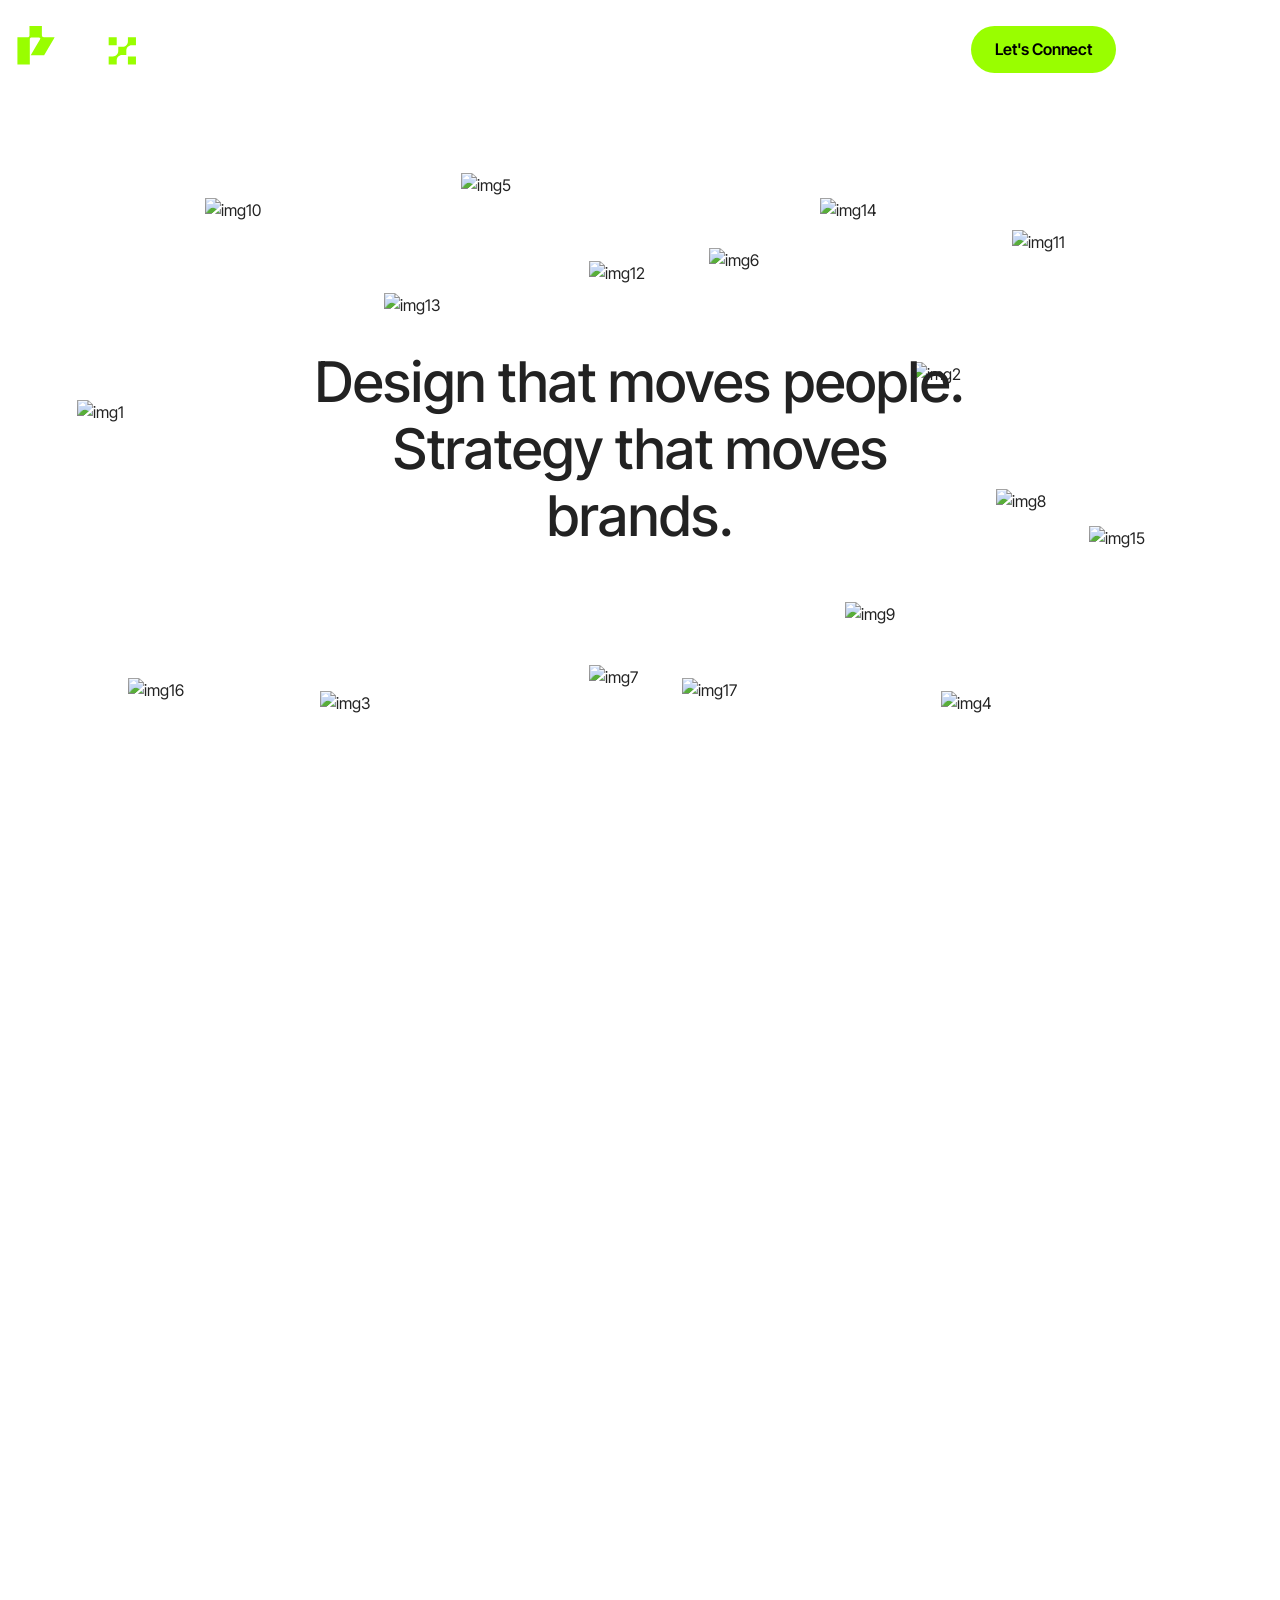
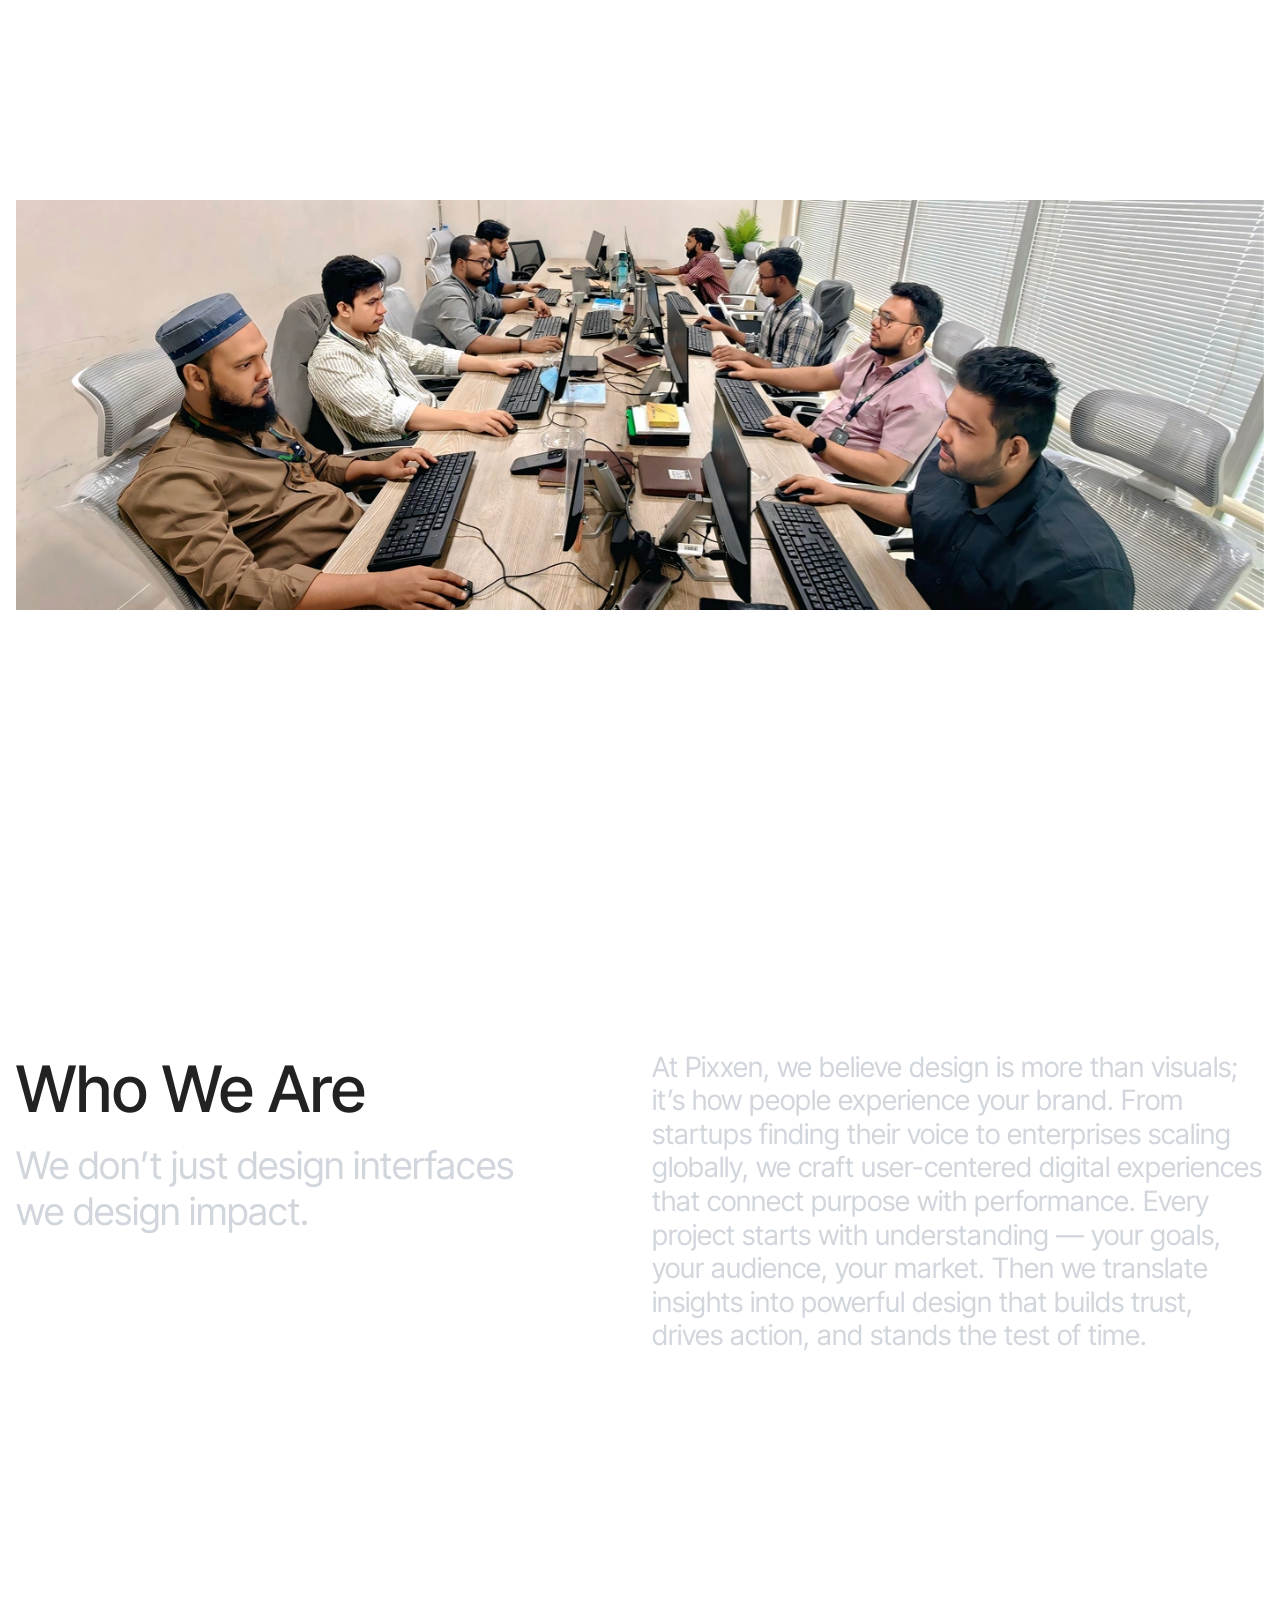
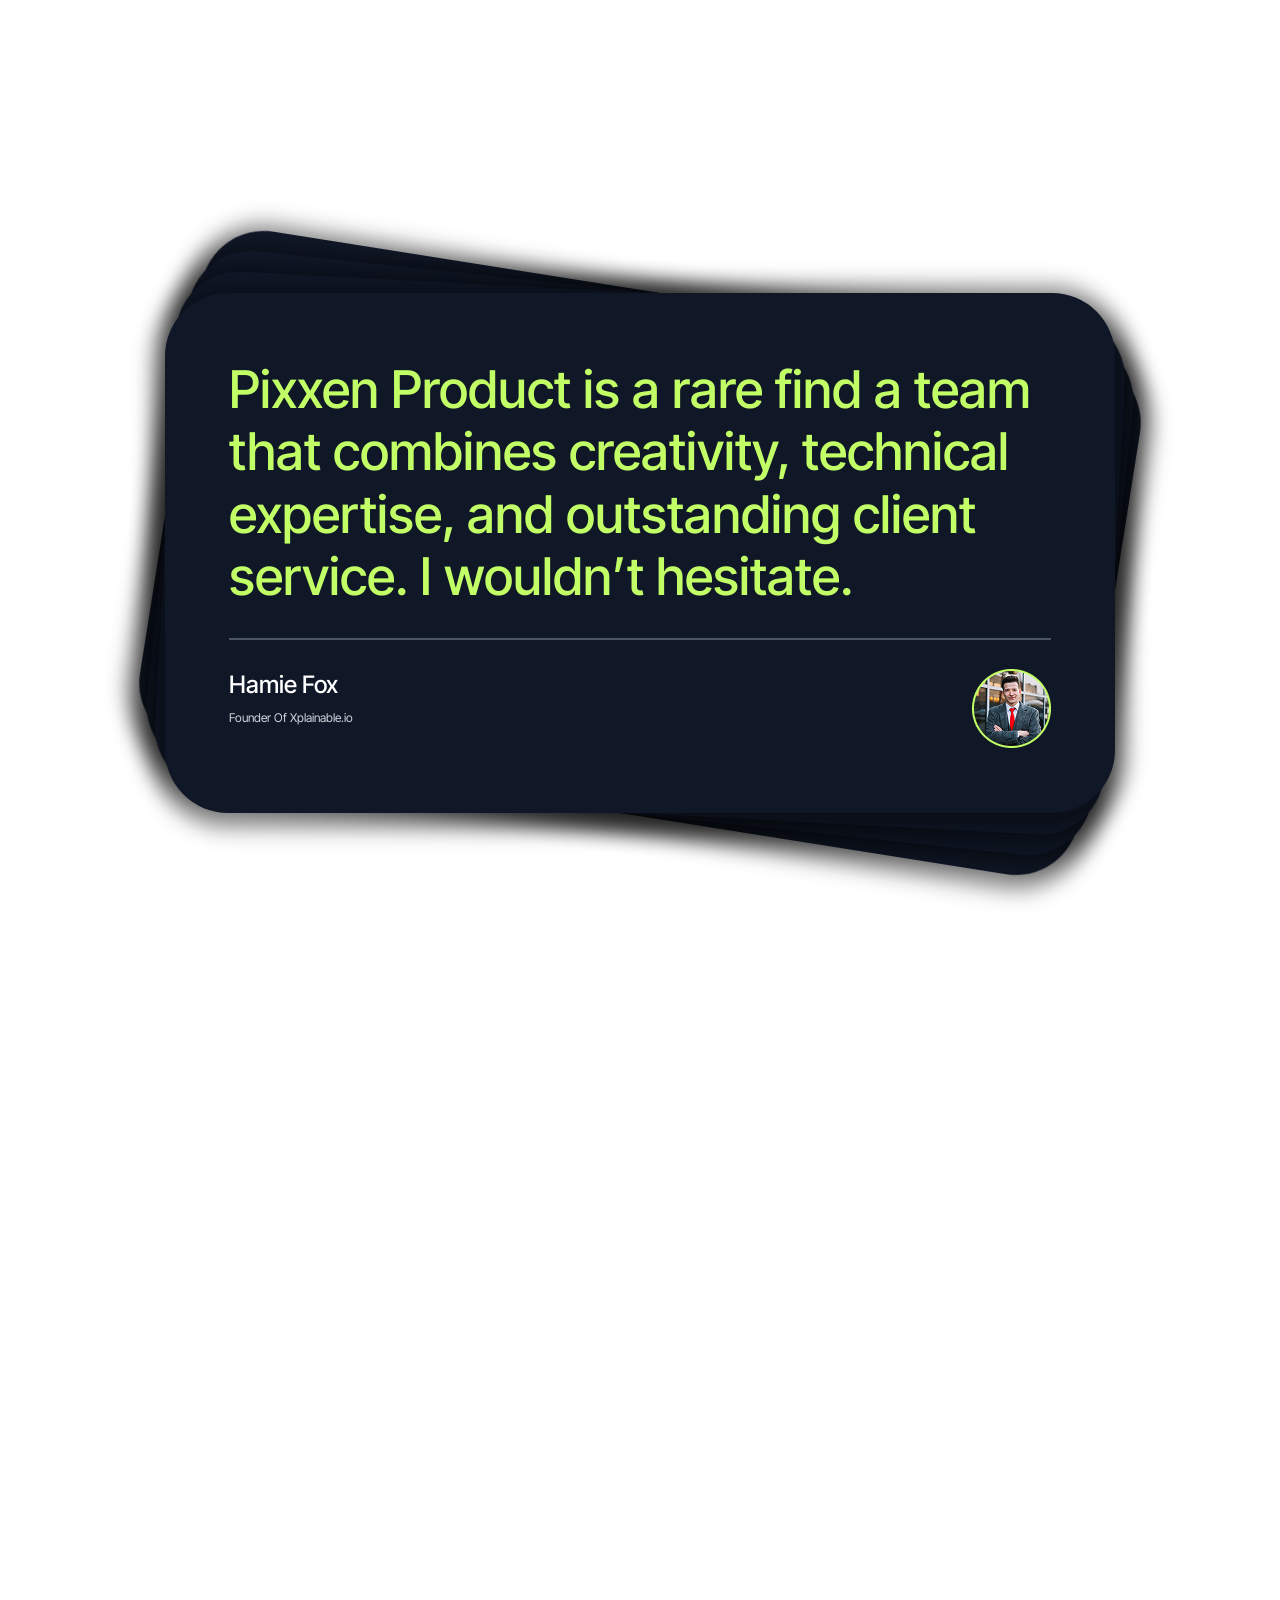
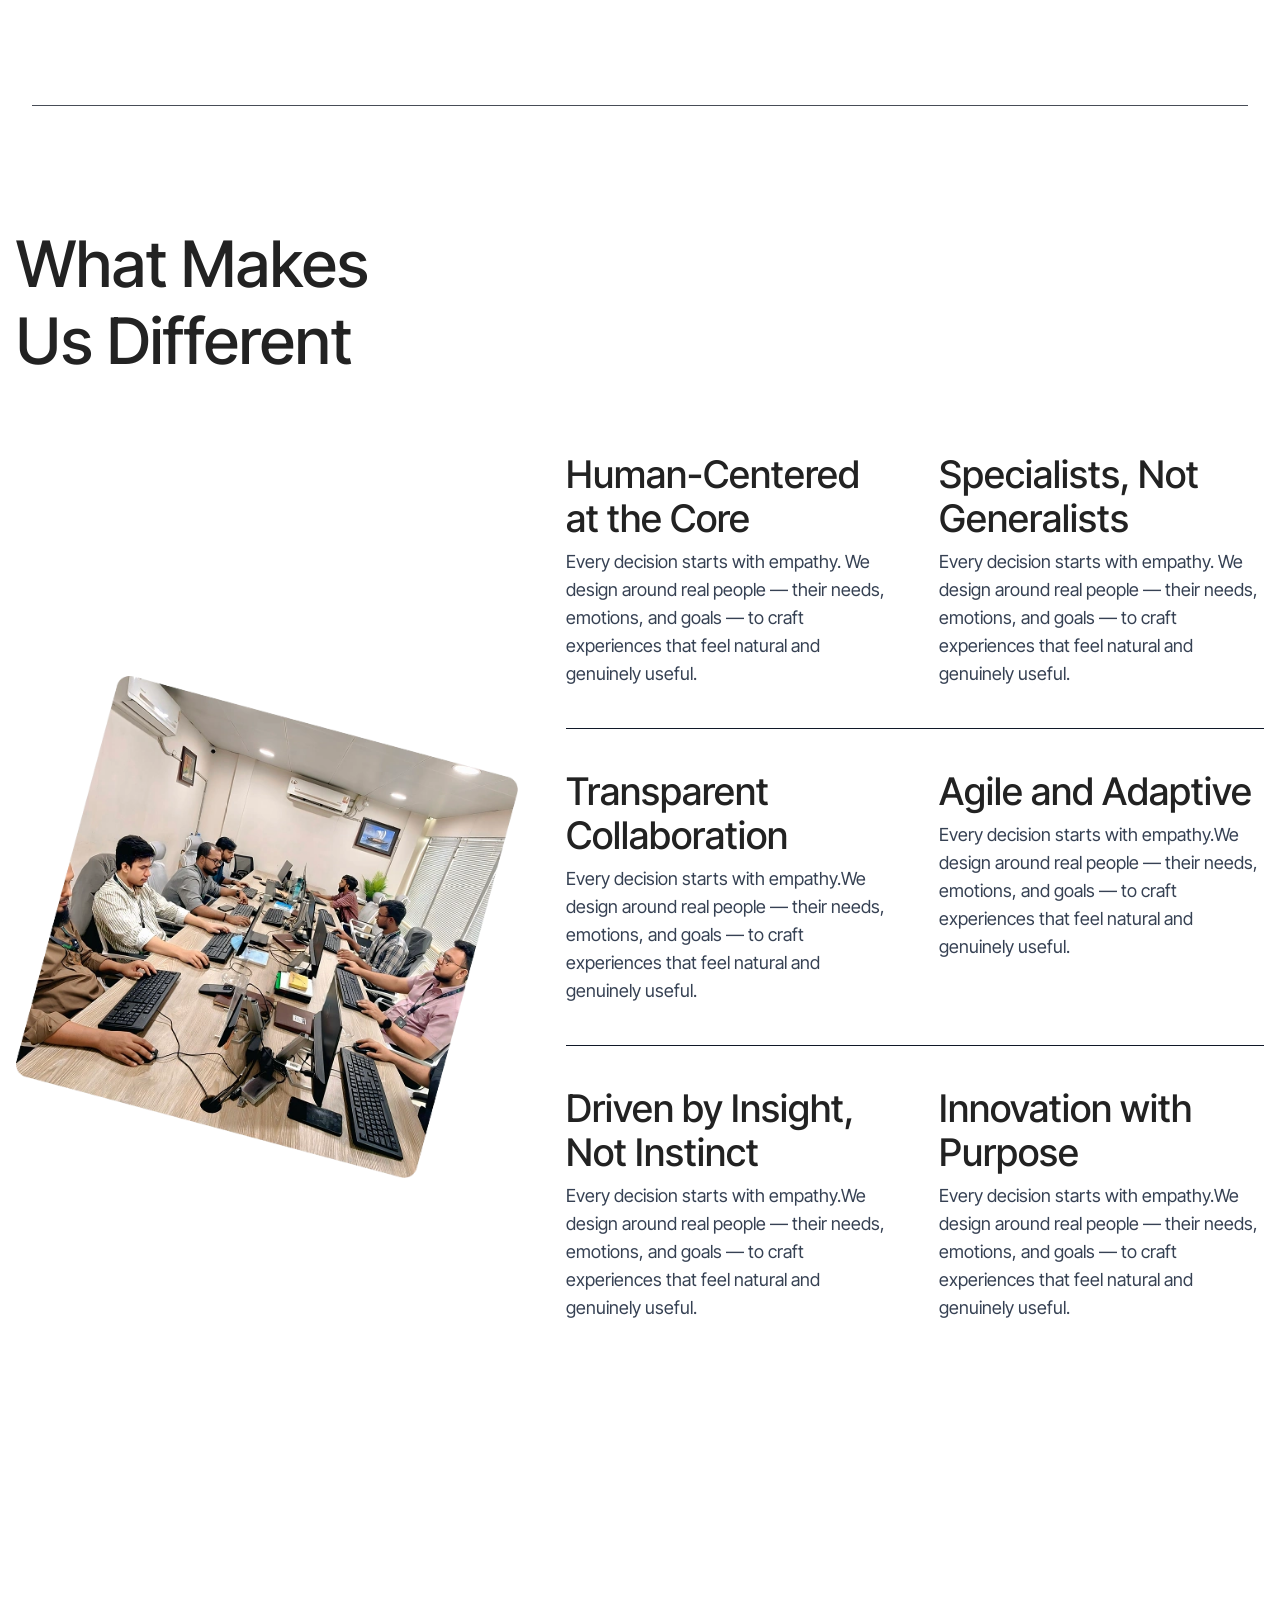
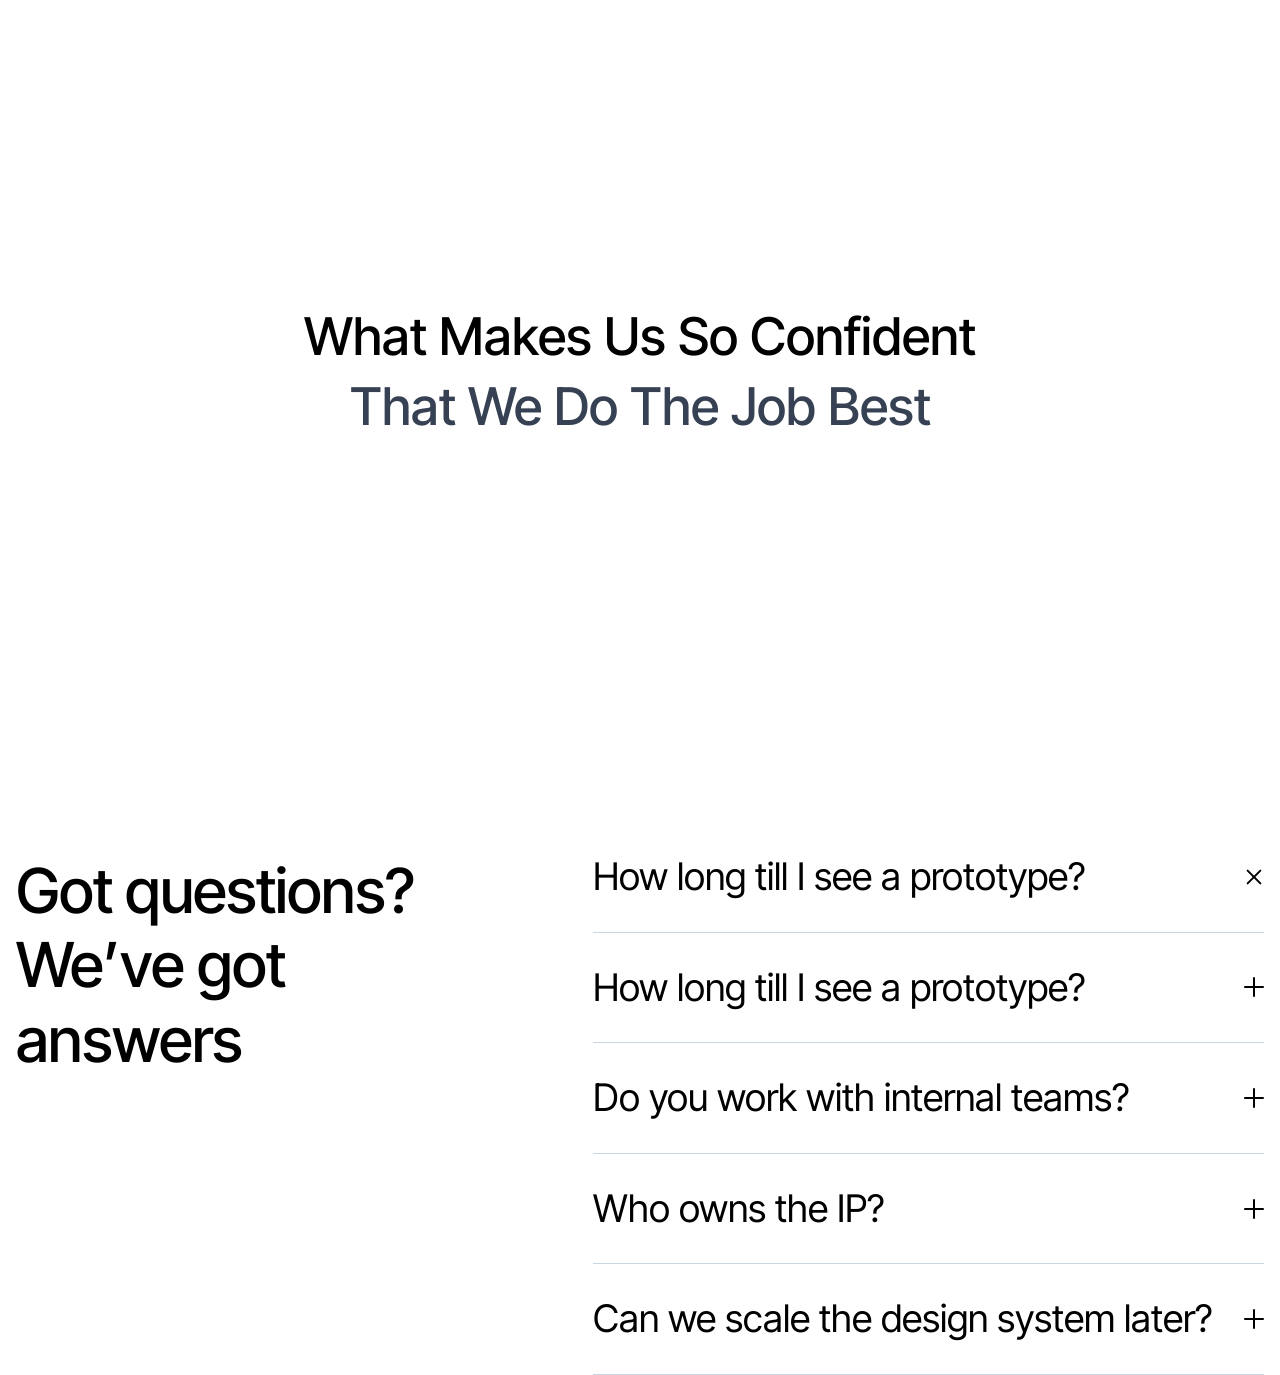
==== aboutus.html @ d20b81e2 "home page animation" ====
<!DOCTYPE html>
<html lang="en">

<head>
    <meta charset="UTF-8">
    <meta name="viewport" content="width=device-width, initial-scale=1.0">
    <link rel="stylesheet" href="style.css">
    <title>About Us</title>
</head>

<body>
    <svg id="grid-animation" class="grid-layer"></svg>
    <!-- Navbar start -->
    <!-- Navbar -->
    <nav class="nav-wrap">
        <div class="container">
            <div class="d-flex justify-between">
                <a href="index.html">
                     <div class="logo-wrapper" id="logoWrapper">
        <svg id="mainSvg" viewBox="0 0 205 42" fill="none" xmlns="http://www.w3.org/2000/svg">
            <!-- Brand Icon (P Logo) -->
            <g id="brandIcon" style="transform-origin: 20px 20px;">
                <path d="M1.40401 25.0969C1.40401 21.0981 1.40401 15.3425 1.40401 11.3438C1.40401 11.3438 2.12774 11.3438 3.29476 11.3438C6.05397 11.3354 8.81319 11.3438 11.5724 11.3438C12.8932 11.3438 13.5808 10.7164 13.5808 9.49497C13.5808 6.96856 13.6169 2.52648 13.5717 6.7421e-05L15.6705 0C18.5293 0.0585593 21.397 0.0167313 24.2648 0.0167313C25.4047 0.0167313 26.1284 0.0166383 26.1284 0.0166383C26.1375 2.58488 26.1284 6.86817 26.1284 9.43642C26.1284 10.7164 26.7979 11.3354 28.173 11.3354C31.1131 11.3354 34.0533 11.3354 36.9934 11.3354C37.8709 11.3354 39.0371 11.3354 39.0371 11.3354C39.01 11.5195 38.1785 12.8998 38.079 13.0671C35.1027 18.1367 32.1173 23.2062 29.1409 28.2758C28.6434 29.1291 28.4417 29.5474 28.4417 29.5474C25.1577 29.5474 18.1028 29.5629 14.8188 29.5629C14.8188 29.5629 15.2815 28.7694 15.8515 27.799C18.6197 23.0807 21.3609 18.3542 24.1834 13.6694C24.9614 12.3727 24.3101 11.578 22.8535 11.6282C20.5828 11.7119 18.3031 11.6533 16.0233 11.6533C14.594 11.6533 13.9155 12.2891 13.9155 13.6025C13.9155 21.3992 13.9155 29.1876 13.9245 36.9844C13.9245 37.6787 13.9245 38.851 13.9245 38.851C13.9245 38.851 12.468 38.8416 12.1695 38.8416C9.16601 38.8583 4.40748 38.8499 1.40401 38.8499C1.40401 38.8499 1.40401 38.1807 1.40401 37.2186C1.40401 33.178 1.40401 29.1374 1.40401 25.0969Z" fill="#99FE00" filter="url(#glow)"/>
            </g>
            
            <!-- P Letter -->
            <path id="letterP" d="M69.5222 11.3748C83.1186 11.4141 83.3544 31.4582 69.5222 31.2621H55.2107V38.8326H47.0371V11.3748H69.5222ZM69.5222 24.3584C72.3122 24.3584 72.3515 18.2785 69.4436 18.2785H55.2107V24.3584H69.5222Z" fill="white"/>
            
            <!-- I Letter -->
            <path id="letterI" d="M82.6216 23.7134V22.9312V11.3748H90.7649V22.9312V23.7134V38.852H82.6216V23.7134Z" fill="white"/>
            
            <!-- First X (Green) -->
            <g id="xGreen" style="transform-origin: 107px 25px;">
                <path d="M121.152 38.832H113.013V31.0232C113.013 30.9398 113.046 30.8597 113.105 30.8007C113.164 30.7417 113.245 30.7085 113.328 30.7085H121.152V38.832Z" fill="#99FE00"/>
                <path d="M121.151 11.3748V19.498H116.821C113.835 19.498 111.414 21.9126 111.414 24.8917V29.1725H107.123C104.138 29.1725 101.719 31.5882 101.719 34.5673V38.8326H93.5798V30.71H97.8689C100.854 30.71 103.275 28.2942 103.275 25.3152V21.0513H107.606C110.591 21.0513 113.012 18.6356 113.012 15.6565V11.3748H121.151Z" fill="#99FE00"/>
                <path d="M93.5785 11.3748H101.718V19.1836C101.718 19.2668 101.685 19.3465 101.626 19.4053C101.567 19.4641 101.487 19.4972 101.404 19.4975H93.5785V11.3748Z" fill="#99FE00"/>
            </g>
            
            <!-- Second X (White) -->
            <path id="xWhite" style="transform-origin: 138px 25px;" d="M143.223 11.3748H152.224L142.948 25.1134L152.224 38.852H143.223L138.114 31.1977L133.005 38.852H123.965L133.24 25.1134L123.965 11.3748H133.005L138.114 19.0292L143.223 11.3748Z" fill="white"/>
            
            <!-- E Letter -->
            <path id="letterE" d="M163.271 28.5555V31.9289H177.116V38.8326H155.089V11.3748H176.644V18.2785H163.209V21.6519H172.16V28.5555H163.271Z" fill="white"/>
            
            <!-- N Letter -->
            <path id="letterN" d="M196.811 25.1037V11.3748H204.991V38.8326H196.811L187.688 25.1037V38.8326H179.508V11.3748H187.688L196.811 25.1037Z" fill="white"/>
            
            <defs>
                <filter id="glow" x="-50%" y="-50%" width="200%" height="200%">
                    <feGaussianBlur stdDeviation="0" result="blur"/>
                    <feFlood flood-color="#99FE00" flood-opacity="0"/>
                    <feComposite in2="blur" operator="in"/>
                    <feMerge>
                        <feMergeNode/>
                        <feMergeNode in="SourceGraphic"/>
                    </feMerge>
                </filter>
            </defs>
        </svg>
    </div>
                </a>
                <div class="menu-right d-flex items-center justify-between gap-20">
                    <div>
                        <a href="#" class="button button--stroke" data-block="button">
                            <span class="button__flair"></span>
                            <span class="button__label">Let's Connect</span>
                        </a>
                    </div>
                    <div class="open-close-controller">
                        <!-- Menu Open Button -->
                        <a href="#" class="d-flex align-center gap-10 px-20 py-10 hambergar-menu menu-open">
                            <svg class="open-icon" width="24" height="24" viewBox="0 0 24 24" fill="none"
                                xmlns="http://www.w3.org/2000/svg">
                                <path
                                    d="M22.5 4C22.5 4.27614 22.2761 4.5 22 4.5H2C1.72386 4.5 1.5 4.27614 1.5 4C1.5 3.72386 1.72386 3.5 2 3.5H22C22.2761 3.5 22.5 3.72386 22.5 4Z"
                                    fill="white" />
                                <path
                                    d="M22.5 12C22.5 12.2761 22.2761 12.5 22 12.5H2C1.72386 12.5 1.5 12.2761 1.5 12C1.5 11.7239 1.72386 11.5 2 11.5H22C22.2761 11.5 22.5 11.7239 22.5 12Z"
                                    fill="white" />
                                <path
                                    d="M22 20.5C22.2761 20.5 22.5 20.2761 22.5 20C22.5 19.7239 22.2761 19.5 22 19.5H2C1.72386 19.5 1.5 19.7239 1.5 20C1.5 20.2761 1.72386 20.5 2 20.5H22Z"
                                    fill="white" />
                            </svg>
                            <span class="text-18 fw-medium text-clr-white">Menu</span>
                        </a>


                    </div>
                </div>
            </div>
        </div>
    </nav>



    <!-- Fullscreen Navigation -->
    <div id="navigationWrap">

        <div class="d-flex justify-between menu-hamberger-nav">
                  <a href="index.html">
                     <div class="logo-wrapper" id="logoWrapper1">
        
        <svg id="mainSvg1" viewBox="0 0 205 42" fill="none" xmlns="http://www.w3.org/2000/svg">
            <!-- Brand Icon (P Logo) -->
            <g id="brandIcon1" style="transform-origin: 20px 20px;">
                <path d="M1.40401 25.0969C1.40401 21.0981 1.40401 15.3425 1.40401 11.3438C1.40401 11.3438 2.12774 11.3438 3.29476 11.3438C6.05397 11.3354 8.81319 11.3438 11.5724 11.3438C12.8932 11.3438 13.5808 10.7164 13.5808 9.49497C13.5808 6.96856 13.6169 2.52648 13.5717 6.7421e-05L15.6705 0C18.5293 0.0585593 21.397 0.0167313 24.2648 0.0167313C25.4047 0.0167313 26.1284 0.0166383 26.1284 0.0166383C26.1375 2.58488 26.1284 6.86817 26.1284 9.43642C26.1284 10.7164 26.7979 11.3354 28.173 11.3354C31.1131 11.3354 34.0533 11.3354 36.9934 11.3354C37.8709 11.3354 39.0371 11.3354 39.0371 11.3354C39.01 11.5195 38.1785 12.8998 38.079 13.0671C35.1027 18.1367 32.1173 23.2062 29.1409 28.2758C28.6434 29.1291 28.4417 29.5474 28.4417 29.5474C25.1577 29.5474 18.1028 29.5629 14.8188 29.5629C14.8188 29.5629 15.2815 28.7694 15.8515 27.799C18.6197 23.0807 21.3609 18.3542 24.1834 13.6694C24.9614 12.3727 24.3101 11.578 22.8535 11.6282C20.5828 11.7119 18.3031 11.6533 16.0233 11.6533C14.594 11.6533 13.9155 12.2891 13.9155 13.6025C13.9155 21.3992 13.9155 29.1876 13.9245 36.9844C13.9245 37.6787 13.9245 38.851 13.9245 38.851C13.9245 38.851 12.468 38.8416 12.1695 38.8416C9.16601 38.8583 4.40748 38.8499 1.40401 38.8499C1.40401 38.8499 1.40401 38.1807 1.40401 37.2186C1.40401 33.178 1.40401 29.1374 1.40401 25.0969Z" fill="#99FE00" filter="url(#glow)"/>
            </g>
            
            <!-- P Letter -->
            <path id="letterP" d="M69.5222 11.3748C83.1186 11.4141 83.3544 31.4582 69.5222 31.2621H55.2107V38.8326H47.0371V11.3748H69.5222ZM69.5222 24.3584C72.3122 24.3584 72.3515 18.2785 69.4436 18.2785H55.2107V24.3584H69.5222Z" fill="black"/>
            
            <!-- I Letter -->
            <path id="letterI" d="M82.6216 23.7134V22.9312V11.3748H90.7649V22.9312V23.7134V38.852H82.6216V23.7134Z" fill="black"/>
            
            <!-- First X (Green) -->
            <g id="xGreen1" style="transform-origin: 107px 25px;">
                <path d="M121.152 38.832H113.013V31.0232C113.013 30.9398 113.046 30.8597 113.105 30.8007C113.164 30.7417 113.245 30.7085 113.328 30.7085H121.152V38.832Z" fill="#99FE00"/>
                <path d="M121.151 11.3748V19.498H116.821C113.835 19.498 111.414 21.9126 111.414 24.8917V29.1725H107.123C104.138 29.1725 101.719 31.5882 101.719 34.5673V38.8326H93.5798V30.71H97.8689C100.854 30.71 103.275 28.2942 103.275 25.3152V21.0513H107.606C110.591 21.0513 113.012 18.6356 113.012 15.6565V11.3748H121.151Z" fill="#99FE00"/>
                <path d="M93.5785 11.3748H101.718V19.1836C101.718 19.2668 101.685 19.3465 101.626 19.4053C101.567 19.4641 101.487 19.4972 101.404 19.4975H93.5785V11.3748Z" fill="#99FE00"/>
            </g>
            
            <!-- Second X (White) -->
            <path id="xWhite1" style="transform-origin: 138px 25px;" d="M143.223 11.3748H152.224L142.948 25.1134L152.224 38.852H143.223L138.114 31.1977L133.005 38.852H123.965L133.24 25.1134L123.965 11.3748H133.005L138.114 19.0292L143.223 11.3748Z" fill="black"/>
            
            <!-- E Letter -->
            <path id="letterE" d="M163.271 28.5555V31.9289H177.116V38.8326H155.089V11.3748H176.644V18.2785H163.209V21.6519H172.16V28.5555H163.271Z" fill="black"/>
            
            <!-- N Letter -->
            <path id="letterN" d="M196.811 25.1037V11.3748H204.991V38.8326H196.811L187.688 25.1037V38.8326H179.508V11.3748H187.688L196.811 25.1037Z" fill="black"/>
            
            <defs>
                <filter id="glow" x="-50%" y="-50%" width="200%" height="200%">
                    <feGaussianBlur stdDeviation="0" result="blur"/>
                    <feFlood flood-color="#99FE00" flood-opacity="0"/>
                    <feComposite in2="blur" operator="in"/>
                    <feMerge>
                        <feMergeNode/>
                        <feMergeNode in="SourceGraphic"/>
                    </feMerge>
                </filter>
            </defs>
        </svg>
    </div>
            </a>
            <div class="menu-right d-flex items-center justify-between gap-20">

                <div class="open-close-controller">
                    <!-- Menu Close Button (Hidden Initially) -->
                    <a href="#" class="d-flex align-center gap-10 px-20 py-10 hambergar-menu menu-close">
                        <svg class="close-icon" width="24" height="24" viewBox="0 0 24 24" fill="none"
                            xmlns="http://www.w3.org/2000/svg">
                            <path
                                d="M18.6464 19.3536C18.8417 19.5488 19.1583 19.5488 19.3536 19.3536C19.5488 19.1583 19.5488 18.8417 19.3536 18.6464L12.7071 12L19.3536 5.35355C19.5488 5.15829 19.5488 4.84171 19.3536 4.64645C19.1583 4.45119 18.8417 4.45119 18.6464 4.64645L12 11.2929L5.35355 4.64645C5.15829 4.45118 4.84171 4.45118 4.64645 4.64645C4.45118 4.84171 4.45118 5.15829 4.64645 5.35355L11.2929 12L4.64645 18.6464C4.45118 18.8417 4.45118 19.1583 4.64645 19.3536C4.84171 19.5488 5.15829 19.5488 5.35355 19.3536L12 12.7071L18.6464 19.3536Z"
                                fill="black" />
                        </svg>

                        <span class="text-18 fw-medium text-clr-black">Close</span>
                    </a>
                </div>
            </div>
        </div>

         <div class="container fullscreen-menu">
            <nav class="menu-open-items">
                <ul>
                    <li><a href="case-study.html">Case Studies</a></li>
                    <li><a href="service.html">Service</a></li>
                    <li><a href="#blog">Blog</a></li>
                    <li><a href="aboutus.html">About Us</a></li>
                </ul>
            </nav>
        </div>
    </div>
    <!-- Navbar end -->


      <!-- sticky navbar section start -->


    <div class="sticky-navbar-bottom">
        <div class="sticky-nav-left">
            <a href="#">
                <img src="assets/images/stickylogo.svg" class="img-fluid" alt="">
            </a>
            <div class="sticky-nav-links">
                <a href="case-study.html" class="sticky-nav-link">/Case Studies</a>
                <a href="service.html" class="sticky-nav-link">/Services</a>
                <a href="aboutus.html" class="sticky-nav-link">/About</a>
                <a href="#" class="sticky-nav-link">/Blog</a>
            </div>

        </div>
        <div class="sticky-nav-btn">
            <a href="#" class="bottom-sticky-btn">Let’s Connect</a>
        </div>
    </div>
    <div class="sticky-navbar-bottom-mobile">
        <div class="sticky-nav-left-mobile">
            <div class="sticky-nav-links-mobile">
                <a href="#" class="sticky-nav-link-mobile">
                    <span class="mobile-sticky-item">
                        <span><svg xmlns="http://www.w3.org/2000/svg" width="16" height="16" viewBox="0 0 16 16"
                                fill="none">
                                <path
                                    d="M2.3999 7.51999H5.8085C5.91905 7.52012 6.02617 7.55839 6.11177 7.62835C6.19737 7.6983 6.25619 7.79571 6.2783 7.90399C6.36644 8.33804 6.60189 8.72825 6.9448 9.00851C7.28777 9.28883 7.71702 9.44191 8.1599 9.44191C8.60278 9.44191 9.03203 9.28883 9.37501 9.00851C9.71792 8.72825 9.95337 8.33804 10.0415 7.90399C10.0636 7.79571 10.1225 7.6983 10.208 7.62835C10.2936 7.55839 10.4007 7.52012 10.5113 7.51999H13.9199M2.3999 5.59999H13.9199M3.3599 3.67999H12.9599C13.4901 3.67999 13.9199 4.1098 13.9199 4.63999V11.36C13.9199 11.8902 13.4901 12.32 12.9599 12.32H3.3599C2.82971 12.32 2.3999 11.8902 2.3999 11.36V4.63999C2.3999 4.1098 2.82971 3.67999 3.3599 3.67999Z"
                                    stroke="white" stroke-width="0.72" stroke-linecap="round" stroke-linejoin="round" />
                            </svg></span>
                        <span class="mobile-sticky-content">Projects</span>
                    </span>
                </a>
                <a href="service.html" class="sticky-nav-link-mobile">
                    <span class="mobile-sticky-item">
                        <span><svg xmlns="http://www.w3.org/2000/svg" width="16" height="16" viewBox="0 0 16 16"
                                fill="none">
                                <path
                                    d="M13.3762 9.83232C13.3078 9.78918 13.2296 9.76397 13.1488 9.75917C13.068 9.75437 12.9873 9.77005 12.9143 9.80473C12.7313 9.89126 12.5296 9.93011 12.3276 9.91769C12.1257 9.90528 11.9301 9.84198 11.7592 9.73376C11.5882 9.62553 11.4474 9.47577 11.3499 9.29856C11.2524 9.12128 11.2012 8.92224 11.2012 8.71993C11.2012 8.51763 11.2524 8.31859 11.3499 8.14131C11.4474 7.9641 11.5882 7.81433 11.7592 7.70611C11.9301 7.59789 12.1257 7.53459 12.3276 7.52217C12.5296 7.50976 12.7313 7.54861 12.9143 7.63513C12.9874 7.66989 13.0682 7.6855 13.149 7.68064C13.2299 7.67571 13.3082 7.65043 13.3767 7.60717C13.4451 7.56384 13.5015 7.50393 13.5406 7.43296C13.5796 7.36205 13.6001 7.2823 13.6 7.20134V4.63993C13.6 4.38532 13.4989 4.14114 13.3189 3.96111C13.1388 3.78107 12.8947 3.67993 12.64 3.67993H10.4668C10.4758 3.60025 10.4801 3.52011 10.48 3.43993C10.4796 3.14493 10.4189 2.85312 10.3017 2.58239C10.1845 2.31167 10.0133 2.06773 9.79842 1.86554C9.50101 1.58618 9.13052 1.39679 8.72988 1.3193C8.32924 1.24182 7.9149 1.27939 7.53474 1.42769C7.15458 1.57598 6.82421 1.82893 6.58184 2.15723C6.33953 2.48553 6.19515 2.87576 6.16544 3.28273C6.15622 3.41512 6.15903 3.54806 6.17384 3.67993H4.00004C3.74543 3.67993 3.50125 3.78107 3.32122 3.96111C3.14119 4.14114 3.04004 4.38532 3.04004 4.63993V6.57313C2.96035 6.5642 2.88023 6.55979 2.80004 6.55993C2.50504 6.56041 2.21324 6.62111 1.94252 6.7383C1.6718 6.85549 1.42786 7.02675 1.22564 7.24154C1.02197 7.4567 0.86514 7.71174 0.76507 7.99059C0.664993 8.26944 0.623852 8.56595 0.644238 8.8615C0.678638 9.38195 0.899764 9.87245 1.26696 10.2429C1.63416 10.6132 2.12273 10.8387 2.64284 10.8775C2.77521 10.887 2.90819 10.8842 3.04004 10.8691V12.7999C3.04004 13.0545 3.14119 13.2987 3.32122 13.4788C3.50125 13.6588 3.74543 13.7599 4.00004 13.7599H12.64C12.8947 13.7599 13.1388 13.6588 13.3189 13.4788C13.4989 13.2987 13.6 13.0545 13.6 12.7999V10.2385C13.6001 10.1574 13.5796 10.0776 13.5404 10.0066C13.5013 9.93555 13.4448 9.87565 13.3762 9.83232ZM12.64 12.7999H4.00004V10.2385C4.00007 10.1575 3.9796 10.0778 3.94053 10.0069C3.90147 9.93594 3.84509 9.87603 3.77663 9.8327C3.70819 9.78944 3.62989 9.76416 3.54904 9.75923C3.46819 9.75437 3.38741 9.76998 3.31424 9.80473C3.13134 9.89126 2.92954 9.93011 2.72759 9.91769C2.52565 9.90528 2.33013 9.84198 2.15919 9.73376C1.98826 9.62553 1.84747 9.47577 1.74991 9.29856C1.65236 9.12128 1.6012 8.92224 1.6012 8.71993C1.6012 8.51763 1.65236 8.31859 1.74991 8.14131C1.84747 7.9641 1.98826 7.81433 2.15919 7.70611C2.33013 7.59789 2.52565 7.53459 2.72759 7.52217C2.92954 7.50976 3.13134 7.54861 3.31424 7.63513C3.38741 7.66989 3.46819 7.6855 3.54904 7.68064C3.62989 7.67571 3.70819 7.65043 3.77663 7.60717C3.84509 7.56384 3.90147 7.50393 3.94053 7.43296C3.9796 7.36205 4.00007 7.2823 4.00004 7.20134V4.63993H6.80143C6.88245 4.63996 6.96213 4.61949 7.03311 4.58043C7.10402 4.54136 7.16392 4.48498 7.20725 4.41653C7.25058 4.34808 7.2758 4.26978 7.28072 4.18893C7.28559 4.10808 7.26997 4.02731 7.23522 3.95413C7.14876 3.77123 7.10991 3.56943 7.12232 3.36749C7.13474 3.16554 7.19797 2.97002 7.3062 2.79908C7.41448 2.62815 7.56418 2.48736 7.7414 2.3898C7.91868 2.29225 8.11772 2.24109 8.32002 2.24109C8.52239 2.24109 8.72143 2.29225 8.89864 2.3898C9.07592 2.48736 9.22562 2.62815 9.33384 2.79908C9.44213 2.97002 9.50536 3.16554 9.51778 3.36749C9.5302 3.56943 9.49135 3.77123 9.40482 3.95413C9.37013 4.02731 9.35445 4.10808 9.35938 4.18893C9.36424 4.26978 9.38952 4.34808 9.43285 4.41653C9.47612 4.48498 9.53602 4.54136 9.607 4.58043C9.67797 4.61949 9.75765 4.63996 9.83861 4.63993H12.64V6.57373C12.5082 6.55862 12.3752 6.55581 12.2428 6.56533C11.6842 6.60489 11.1627 6.8599 10.7885 7.27654C10.4142 7.69318 10.2165 8.23891 10.2368 8.79859C10.2572 9.35827 10.4942 9.88813 10.8978 10.2765C11.3014 10.6648 11.84 10.8812 12.4 10.8799C12.4802 10.8801 12.5603 10.8756 12.64 10.8667V12.7999Z"
                                    fill="white" />
                            </svg></span>
                        <span class="mobile-sticky-content">Services</span>
                    </span>
                </a>
                <a href="#" class="sticky-nav-link-mobile">
                    <span class="mobile-sticky-item">
                        <span><svg xmlns="http://www.w3.org/2000/svg" width="16" height="16" viewBox="0 0 16 16"
                                fill="none">
                                <path
                                    d="M8.15992 1.76001C6.92575 1.76001 5.71933 2.12598 4.69316 2.81164C3.66701 3.4973 2.86721 4.47186 2.39492 5.61207C1.92262 6.75226 1.79905 8.00692 2.03983 9.21735C2.28059 10.4278 2.8749 11.5397 3.74758 12.4124C4.62026 13.2851 5.73212 13.8794 6.94258 14.1201C8.15301 14.3609 9.40767 14.2373 10.5479 13.765C11.688 13.2927 12.6626 12.4929 13.3483 11.4668C14.034 10.4406 14.3999 9.23418 14.3999 8.00001C14.3982 6.3456 13.7402 4.75944 12.5704 3.58959C11.4005 2.41975 9.81432 1.76176 8.15992 1.76001ZM8.15992 13.28C7.11563 13.28 6.09481 12.9703 5.22651 12.3902C4.35822 11.81 3.68147 10.9854 3.28184 10.0206C2.88221 9.05575 2.77765 7.99412 2.98138 6.96993C3.18511 5.94571 3.68798 5.00491 4.4264 4.26649C5.16482 3.52807 6.10563 3.02519 7.12984 2.82146C8.1541 2.61773 9.21573 2.72229 10.1805 3.12192C11.1453 3.52156 11.9699 4.19831 12.5501 5.0666C13.1302 5.93489 13.4399 6.95572 13.4399 8.00001C13.4383 9.39988 12.8815 10.742 11.8917 11.7318C10.9019 12.7216 9.55979 13.2784 8.15992 13.28ZM10.5599 9.20001C10.5599 9.64558 10.3829 10.0729 10.0679 10.388C9.75282 10.703 9.32549 10.88 8.87992 10.88H8.63992V11.36C8.63992 11.4873 8.58936 11.6094 8.49931 11.6994C8.40933 11.7894 8.28722 11.84 8.15992 11.84C8.03263 11.84 7.91051 11.7894 7.82053 11.6994C7.73048 11.6094 7.67992 11.4873 7.67992 11.36V10.88H6.71992C6.59263 10.88 6.47051 10.8294 6.38051 10.7394C6.2905 10.6494 6.23992 10.5273 6.23992 10.4C6.23992 10.2727 6.2905 10.1506 6.38051 10.0606C6.47051 9.97057 6.59263 9.92001 6.71992 9.92001H8.87992C9.0709 9.92001 9.254 9.84417 9.38904 9.70913C9.52408 9.57409 9.59992 9.39099 9.59992 9.20001C9.59992 9.00903 9.52408 8.82593 9.38904 8.69089C9.254 8.55585 9.0709 8.48001 8.87992 8.48001H7.43992C6.99435 8.48001 6.56703 8.30299 6.25199 7.98798C5.93693 7.67291 5.75992 7.24558 5.75992 6.80001C5.75992 6.35445 5.93693 5.92713 6.25199 5.61207C6.56703 5.29701 6.99435 5.12001 7.43992 5.12001H7.67992V4.64001C7.67992 4.51271 7.73048 4.39061 7.82053 4.3006C7.91051 4.21058 8.03263 4.16001 8.15992 4.16001C8.28722 4.16001 8.40933 4.21058 8.49931 4.3006C8.58936 4.39061 8.63992 4.51271 8.63992 4.64001V5.12001H9.59992C9.72722 5.12001 9.84933 5.17058 9.93931 5.2606C10.0294 5.35061 10.0799 5.47271 10.0799 5.60001C10.0799 5.72731 10.0294 5.8494 9.93931 5.93942C9.84933 6.02944 9.72722 6.08001 9.59992 6.08001H7.43992C7.24895 6.08001 7.06584 6.15587 6.9308 6.29089C6.79576 6.42592 6.71992 6.60905 6.71992 6.80001C6.71992 6.99099 6.79576 7.17409 6.9308 7.30913C7.06584 7.44417 7.24895 7.52001 7.43992 7.52001H8.87992C9.32549 7.52001 9.75282 7.69703 10.0679 8.01204C10.3829 8.32711 10.5599 8.75444 10.5599 9.20001Z"
                                    fill="white" />
                            </svg></span>
                        <span class="mobile-sticky-content">Pricing</span>
                    </span>
                </a>
                <a href="#" class="sticky-nav-link-mobile">
                    <span class="mobile-sticky-item">
                        <span><svg xmlns="http://www.w3.org/2000/svg" width="16" height="16" viewBox="0 0 16 16"
                                fill="none">
                                <path
                                    d="M13.6001 7.99999C13.6001 8.12729 13.5495 8.2494 13.4595 8.33939C13.3695 8.42943 13.2474 8.47999 13.1201 8.47999H2.56008C2.43278 8.47999 2.31068 8.42943 2.22067 8.33939C2.13065 8.2494 2.08008 8.12729 2.08008 7.99999C2.08008 7.8727 2.13065 7.75059 2.22067 7.6606C2.31068 7.57055 2.43278 7.51999 2.56008 7.51999H13.1201C13.2474 7.51999 13.3695 7.57055 13.4595 7.6606C13.5495 7.75059 13.6001 7.8727 13.6001 7.99999ZM2.56008 4.63999H13.1201C13.2474 4.63999 13.3695 4.58942 13.4595 4.4994C13.5495 4.40939 13.6001 4.2873 13.6001 4.15999C13.6001 4.03269 13.5495 3.9106 13.4595 3.82058C13.3695 3.73057 13.2474 3.67999 13.1201 3.67999H2.56008C2.43278 3.67999 2.31068 3.73057 2.22067 3.82058C2.13065 3.9106 2.08008 4.03269 2.08008 4.15999C2.08008 4.2873 2.13065 4.40939 2.22067 4.4994C2.31068 4.58942 2.43278 4.63999 2.56008 4.63999ZM13.1201 11.36H2.56008C2.43278 11.36 2.31068 11.4106 2.22067 11.5006C2.13065 11.5906 2.08008 11.7127 2.08008 11.84C2.08008 11.9673 2.13065 12.0894 2.22067 12.1794C2.31068 12.2694 2.43278 12.32 2.56008 12.32H13.1201C13.2474 12.32 13.3695 12.2694 13.4595 12.1794C13.5495 12.0894 13.6001 11.9673 13.6001 11.84C13.6001 11.7127 13.5495 11.5906 13.4595 11.5006C13.3695 11.4106 13.2474 11.36 13.1201 11.36Z"
                                    fill="white" />
                            </svg></span>
                        <span class="mobile-sticky-content">Menu</span>
                    </span>
                </a>

            </div>

        </div>
    </div>
    <!-- sticky navbar section end  -->

    <!-- About us banner start -->

    <!-- About us banner start -->
<div class="about-section-wrapper" data-bgcolor="#020D07" data-textcolor="#fff">
    <section class="about-banner" id="about-banners">
        <div class="about__inner" id="aboutInner">

            <h1 class="aboutus-title" id="mainTitle">
                Design that moves people. Strategy that moves brands.
            </h1>

            <img class="float-image img-1"
                src="https://s3.ap-south-1.amazonaws.com/awsimages.imagesbazaar.com/900x600/21396/14-SM1115100.jpg"
                alt="img1">
            <img class="float-image img-2"
                src="https://s3.ap-south-1.amazonaws.com/awsimages.imagesbazaar.com/900x600/21396/14-SM1115100.jpg"
                alt="img2">
            <img class="float-image img-3"
                src="https://s3.ap-south-1.amazonaws.com/awsimages.imagesbazaar.com/900x600/21396/14-SM1115100.jpg"
                alt="img3">
            <img class="float-image img-4"
                src="https://s3.ap-south-1.amazonaws.com/awsimages.imagesbazaar.com/900x600/21396/14-SM1115100.jpg"
                alt="img4">
            <img class="float-image img-5"
                src="https://s3.ap-south-1.amazonaws.com/awsimages.imagesbazaar.com/900x600/21396/14-SM1115100.jpg"
                alt="img5">
            <img class="float-image img-6"
                src="https://s3.ap-south-1.amazonaws.com/awsimages.imagesbazaar.com/900x600/21396/14-SM1115100.jpg"
                alt="img6">
            <img class="float-image img-7"
                src="https://s3.ap-south-1.amazonaws.com/awsimages.imagesbazaar.com/900x600/21396/14-SM1115100.jpg"
                alt="img7">
            <img class="float-image img-8"
                src="https://s3.ap-south-1.amazonaws.com/awsimages.imagesbazaar.com/900x600/21396/14-SM1115100.jpg"
                alt="img8">
            <img class="float-image img-9"
                src="https://s3.ap-south-1.amazonaws.com/awsimages.imagesbazaar.com/900x600/21396/14-SM1115100.jpg"
                alt="img9">
            <img class="float-image img-10"
                src="https://s3.ap-south-1.amazonaws.com/awsimages.imagesbazaar.com/900x600/21396/14-SM1115100.jpg"
                alt="img10">
            <img class="float-image img-11"
                src="https://s3.ap-south-1.amazonaws.com/awsimages.imagesbazaar.com/900x600/21396/14-SM1115100.jpg"
                alt="img11">
            <img class="float-image img-12"
                src="https://s3.ap-south-1.amazonaws.com/awsimages.imagesbazaar.com/900x600/21396/14-SM1115100.jpg"
                alt="img12">
            <img class="float-image img-13"
                src="https://s3.ap-south-1.amazonaws.com/awsimages.imagesbazaar.com/900x600/21396/14-SM1115100.jpg"
                alt="img13">
            <img class="float-image img-14"
                src="https://s3.ap-south-1.amazonaws.com/awsimages.imagesbazaar.com/900x600/21396/14-SM1115100.jpg"
                alt="img14">
            <img class="float-image img-15"
                src="https://s3.ap-south-1.amazonaws.com/awsimages.imagesbazaar.com/900x600/21396/14-SM1115100.jpg"
                alt="img15">
            <img class="float-image img-16"
                src="https://s3.ap-south-1.amazonaws.com/awsimages.imagesbazaar.com/900x600/21396/14-SM1115100.jpg"
                alt="img16">
            <img class="float-image img-17"
                src="https://s3.ap-south-1.amazonaws.com/awsimages.imagesbazaar.com/900x600/21396/14-SM1115100.jpg"
                alt="img17">

        </div>
    </section>
</div>
<div class="about-section-banner-mobile">
    <div class="container">
           <h1 class="aboutus-title" id="mainTitle">
                Design that moves people. Strategy that moves brands.
            </h1>
    </div>
</div>
    <!-- About us banner end -->




    <!-- About us picture start -->

      

    <section class="aboutuspicture " data-bgcolor="#030712" data-textcolor="#fff">
        <div class="container">

              <div class="aboutusteam">
                <img src="assets/images/aboutpicture.webp" alt="Team Image" class="original-image" id="originalImage">
                <div class="pixel-overlay" id="pixelOverlay"></div>
            </div>
        
            <div class="aboutcounter">
                <div class="counter-grid">

                    <div class="counter-item">
                        <h3 class="counter-number" data-target="2" data-suffix="K+">0</h3>
                        <p class="counter-text">Projects Delivered</p>
                    </div>

                    <div class="counter-item">
                        <h3 class="counter-number" data-target="98" data-suffix="%">0</h3>
                        <p class="counter-text">Client Satisfaction</p>
                    </div>

                    <div class="counter-item">
                        <h3 class="counter-number" data-target="2" data-suffix="K+">0</h3>
                        <p class="counter-text">Projects Delivered</p>
                    </div>
                </div>
            </div>
        </div>
    </section>



    <section class="section-padding" data-bgcolor="#030712" data-textcolor="#fff">
        <div class="container">
            <div class="who-we-are">
                <div class="who-we-are-left">
                    <h2>Who We Are</h2>
                    <p>We don’t just design interfaces <br>
                        we design impact.</p>
                </div>
                <div class="who-we-are-right">
                    <p>At Pixxen, we believe design is more than visuals; it’s how people experience your brand.
                        From startups finding their voice to enterprises scaling globally, we craft user-centered
                        digital experiences that connect purpose with performance.
                        Every project starts with understanding — your goals, your audience, your market.
                        Then we translate insights into powerful design that builds trust, drives action, and stands the
                        test of time.</p>
                </div>
            </div>
        </div>
    </section>

    <!-- About us picture end -->




    <!-- brand and review section -->
    <div class="review" data-bgcolor="#020D07" data-textcolor="#D1D5DC">
            <div class="container">
                <h2 class="review-title">We're dedicated to establishing long-lasting collaborations.</h2>
                <div class="review-main">
                    <div class="review-wrap">
                        <div class="review-bottom-text review-bottom">
                            <div class="rating-content">
                                <div class="rating-logo d-flex justify-center">
                                    <div class="logo-item">
                                        <img src="assets/images/clutch-logo.svg" alt="Clutch" class="logo-clutch">
                                    </div>
                                    <div class="logo-item">
                                        <img src="assets/images/google-logo.svg" alt="Google" class="logo-google">
                                    </div>
                                </div>

                                <div class="d-flex align-center justify-center gap-10">
                                    <div class="rating-stars">
                                        <svg width="37" height="35" viewBox="0 0 37 35" fill="none"
                                            xmlns="http://www.w3.org/2000/svg">
                                            <path
                                                d="M7.01974 34.8693L10.002 21.9768L0 13.3054L13.2136 12.1584L18.3523 0L23.4909 12.1584L36.7045 13.3054L26.7025 21.9768L29.6848 34.8693L18.3523 28.0331L7.01974 34.8693Z"
                                                fill="#FFCD37" />
                                        </svg>


                                        <svg width="37" height="35" viewBox="0 0 37 35" fill="none"
                                            xmlns="http://www.w3.org/2000/svg">
                                            <path
                                                d="M7.01974 34.8693L10.002 21.9768L0 13.3054L13.2136 12.1584L18.3523 0L23.4909 12.1584L36.7045 13.3054L26.7025 21.9768L29.6848 34.8693L18.3523 28.0331L7.01974 34.8693Z"
                                                fill="#FFCD37" />
                                        </svg>

                                        <svg width="37" height="35" viewBox="0 0 37 35" fill="none"
                                            xmlns="http://www.w3.org/2000/svg">
                                            <path
                                                d="M7.01974 34.8693L10.002 21.9768L0 13.3054L13.2136 12.1584L18.3523 0L23.4909 12.1584L36.7045 13.3054L26.7025 21.9768L29.6848 34.8693L18.3523 28.0331L7.01974 34.8693Z"
                                                fill="#FFCD37" />
                                        </svg>

                                        <svg width="37" height="35" viewBox="0 0 37 35" fill="none"
                                            xmlns="http://www.w3.org/2000/svg">
                                            <path
                                                d="M7.01974 34.8693L10.002 21.9768L0 13.3054L13.2136 12.1584L18.3523 0L23.4909 12.1584L36.7045 13.3054L26.7025 21.9768L29.6848 34.8693L18.3523 28.0331L7.01974 34.8693Z"
                                                fill="#FFCD37" />
                                        </svg>

                                        <svg width="37" height="35" viewBox="0 0 37 35" fill="none"
                                            xmlns="http://www.w3.org/2000/svg">
                                            <path
                                                d="M7.01974 34.8693L10.002 21.9768L0 13.3054L13.2136 12.1584L18.3523 0L23.4909 12.1584L36.7045 13.3054L26.7025 21.9768L29.6848 34.8693L18.3523 28.0331L7.01974 34.8693Z"
                                                fill="#FFCD37" />
                                        </svg>


                                    </div>

                                    <p class="rating-number">4.9</p>
                                </div>



                                <p class="rating-bottom-text">
                                    Clients love what we do.
                                </p>
                            </div>
                        </div>
                        <div class="review-main-cards">
                            <div class="review-card-item card-1">
                                <div>
                                    <h3 class="author-review-content">Pixxen Product is a rare find a team that combines
                                        creativity, technical expertise, and outstanding client service. I wouldn’t
                                        hesitate.</h3>
                                    <div class="review-border"> </div>
                                    <div class="review-author-info d-flex justify-between align-center">
                                        <div class="">
                                            <h4 class="name">Hamie Fox</h4>
                                            <p class="designation">Founder Of Xplainable.io</p>
                                        </div>
                                        <img src="assets/images/author.png" class="img-fluid" alt="">
                                    </div>
                                </div>
                            </div>
                            <div class="review-card-item card-2">
                                <div>
                                    <h3 class="author-review-content">Pixxen Product is a rare find a team that combines
                                        creativity, technical expertise, and outstanding client service. I wouldn’t
                                        hesitate.</h3>
                                    <div class="review-border"> </div>
                                    <div class="review-author-info d-flex justify-between align-center">
                                        <div class="">
                                            <h4 class="name">Hamie Fox</h4>
                                            <p class="designation">Founder Of Xplainable.io</p>
                                        </div>
                                        <img src="assets/images/author.png" class="img-fluid" alt="">
                                    </div>
                                </div>
                            </div>
                            <div class="review-card-item card-3">
                                <div>
                                    <h3 class="author-review-content">Pixxen Product is a rare find a team that combines
                                        creativity, technical expertise, and outstanding client service. I wouldn’t
                                        hesitate.</h3>
                                    <div class="review-border"> </div>
                                    <div class="review-author-info d-flex justify-between align-center">
                                        <div class="">
                                            <h4 class="name">Hamie Fox</h4>
                                            <p class="designation">Founder Of Xplainable.io</p>
                                        </div>
                                        <img src="assets/images/author.png" class="img-fluid" alt="">
                                    </div>
                                </div>
                            </div>
                            <div class="review-card-item card-4">
                                <div>
                                    <h3 class="author-review-content">Pixxen Product is a rare find a team that combines
                                        creativity, technical expertise, and outstanding client service. I wouldn’t
                                        hesitate.</h3>
                                    <div class="review-border"> </div>
                                    <div class="review-author-info d-flex justify-between align-center">
                                        <div class="">
                                            <h4 class="name">Hamie Fox</h4>
                                            <p class="designation">Founder Of Xplainable.io</p>
                                        </div>
                                        <img src="assets/images/author.png" class="img-fluid" alt="">
                                    </div>
                                </div>
                            </div>
                        </div>
                    </div>
                </div>



                <div class="all-band-container aboutbrand">
            <div class="container">
                <div class="brand-container">
                    <!-- Row 1 -->
                    <div class="brand-row">
                        <div class="brand-item" data-brand="1">
                            <div class="brand-inner">
                                <div class="brand-front">
                                    <img src="assets/images/brand-1.svg" alt="Brandefender">
                                </div>
                                <div class="brand-back">
                                    <img src="assets/images/brand-6.svg" alt="Rebillion">
                                </div>
                            </div>
                        </div>

                        <div class="brand-item" data-brand="2">
                            <div class="brand-inner">
                                <div class="brand-front">
                                    <img src="assets/images/brand-2.svg" alt="JobFlow">
                                </div>
                                <div class="brand-back">
                                    <img src="assets/images/brand-7.svg" alt="LinkTeamsUp">
                                </div>
                            </div>
                        </div>

                        <div class="brand-item" data-brand="3">
                            <div class="brand-inner">
                                <div class="brand-front">
                                    <img src="assets/images/brand-3.svg" alt="DiversePro">
                                </div>
                                <div class="brand-back">
                                    <img src="assets/images/brand-8.svg" alt="AOP">
                                </div>
                            </div>
                        </div>

                        <div class="brand-item" data-brand="4">
                            <div class="brand-inner">
                                <div class="brand-front">
                                    <img src="assets/images/brand-4.svg" alt="AOP">
                                </div>
                                <div class="brand-back">
                                    <img src="assets/images/brand-9.svg" alt="Loanglide">
                                </div>
                            </div>
                        </div>

                        <div class="brand-item" data-brand="5">
                            <div class="brand-inner">
                                <div class="brand-front">
                                    <img src="assets/images/brand-5.svg" alt="JobFlow">
                                </div>
                                <div class="brand-back">
                                    <img src="assets/images/brand-10.svg" alt="ChangeBox">
                                </div>
                            </div>
                        </div>
                    </div>

                    <!-- Row 2 -->
                    <div class="brand-row">
                        <div class="brand-item" data-brand="6">
                            <div class="brand-inner">
                                <div class="brand-front">
                                    <img src="assets/images/brand-6.svg" alt="Rebillion">
                                </div>
                                <div class="brand-back">
                                    <img src="assets/images/brand-1.svg" alt="Brandefender">
                                </div>
                            </div>
                        </div>

                        <div class="brand-item" data-brand="7">
                            <div class="brand-inner">
                                <div class="brand-front">
                                    <img src="assets/images/brand-7.svg" alt="LinkTeamsUp">
                                </div>
                                <div class="brand-back">
                                    <img src="assets/images/brand-2.svg" alt="JobFlow">
                                </div>
                            </div>
                        </div>

                        <div class="brand-item" data-brand="8">
                            <div class="brand-inner">
                                <div class="brand-front">
                                    <img src="assets/images/brand-8.svg" alt="AOP">
                                </div>
                                <div class="brand-back">
                                    <img src="assets/images/brand-3.svg" alt="DiversePro">
                                </div>
                            </div>
                        </div>

                        <div class="brand-item" data-brand="9">
                            <div class="brand-inner">
                                <div class="brand-front">
                                    <img src="assets/images/brand-9.svg" alt="Loanglide">
                                </div>
                                <div class="brand-back">
                                    <img src="assets/images/brand-4.svg" alt="AOP">
                                </div>
                            </div>
                        </div>

                        <div class="brand-item" data-brand="10">
                            <div class="brand-inner">
                                <div class="brand-front">
                                    <img src="assets/images/brand-10.svg" alt="ChangeBox">
                                </div>
                                <div class="brand-back">
                                    <img src="assets/images/brand-5.svg" alt="JobFlow">
                                </div>
                            </div>
                        </div>
                    </div>
                </div>
                <div class="brand-scroll-section">
                    <!-- Top Row - Left Direction -->
                    <div class="mobile-brand-row" id="brandRowTop">
                        <div class="mobile-brand-item"><span>
                                <img src="assets/images/brand-1.svg" class="img-fluid" alt="">
                            </span></div>
                        <div class="mobile-brand-item"><span>
                                <img src="assets/images/brand-2.svg" class="img-fluid" alt="">
                            </span></div>
                        <div class="mobile-brand-item"><span>
                                <img src="assets/images/brand-2.svg" class="img-fluid" alt="">
                            </span></div>
                        <div class="mobile-brand-item"><span>
                                <img src="assets/images/brand-3.svg" class="img-fluid" alt="">
                            </span></div>
                        <div class="mobile-brand-item"><span>
                                <img src="assets/images/brand-4.svg" class="img-fluid" alt="">
                            </span></div>
                        <div class="mobile-brand-item"><span>
                                <img src="assets/images/brand-5.svg" class="img-fluid" alt="">
                            </span></div>
                        <!-- Duplicate for seamless loop -->
                        <div class="mobile-brand-item"><span>
                                <img src="assets/images/brand-1.svg" class="img-fluid" alt="">
                            </span></div>
                        <div class="mobile-brand-item"><span>
                                <img src="assets/images/brand-2.svg" class="img-fluid" alt="">
                            </span></div>
                        <div class="mobile-brand-item"><span>
                                <img src="assets/images/brand-2.svg" class="img-fluid" alt="">
                            </span></div>
                        <div class="mobile-brand-item"><span>
                                <img src="assets/images/brand-3.svg" class="img-fluid" alt="">
                            </span></div>
                        <div class="mobile-brand-item"><span>
                                <img src="assets/images/brand-4.svg" class="img-fluid" alt="">
                            </span></div>
                        <div class="mobile-brand-item"><span>
                                <img src="assets/images/brand-5.svg" class="img-fluid" alt="">
                            </span></div>
                    </div>

                    <!-- Bottom Row - Right Direction -->
                    <div class="mobile-brand-row" id="brandRowBottom">
                        <div class="mobile-brand-item"><span>
                                <img src="assets/images/brand-6.svg" class="img-fluid" alt="">
                            </span></div>
                        <div class="mobile-brand-item"><span>
                                <img src="assets/images/brand-7.svg" class="img-fluid" alt="">
                            </span></div>
                        <div class="mobile-brand-item"><span>
                                <img src="assets/images/brand-8.svg" class="img-fluid" alt="">
                            </span></div>
                        <div class="mobile-brand-item"><span>
                                <img src="assets/images/brand-9.svg" class="img-fluid" alt="">
                            </span></div>
                        <div class="mobile-brand-item"><span>
                                <img src="assets/images/brand-10.svg" class="img-fluid" alt="">
                            </span></div>
                        <!-- Duplicate for seamless loop -->
                        <div class="mobile-brand-item"><span>
                                <img src="assets/images/brand-6.svg" class="img-fluid" alt="">
                            </span></div>
                        <div class="mobile-brand-item"><span>
                                <img src="assets/images/brand-7.svg" class="img-fluid" alt="">
                            </span></div>
                        <div class="mobile-brand-item"><span>
                                <img src="assets/images/brand-8.svg" class="img-fluid" alt="">
                            </span></div>
                        <div class="mobile-brand-item"><span>
                                <img src="assets/images/brand-9.svg" class="img-fluid" alt="">
                            </span></div>
                        <div class="mobile-brand-item"><span>
                                <img src="assets/images/brand-10.svg" class="img-fluid" alt="">
                            </span></div>
                    </div>
                </div>
            </div>

        </div>


            </div>
        </div>



            <section class="section-padding "  data-bgcolor="#fff" data-textcolor="#000">
                <div class="container">
                    <h2 class="makes-differents-title">What Makes <br> Us Different</h2>

                    <div class="what-makes-different">
                             <div class="makes-different-content-wrapper">
                <!-- Image Section -->
                <div class="makes-different-image-section">
                    <div class="makes-different-image-container" id="make-defferent-teamimage">
                        <img 
                            src="assets/images/teamimg.webp" 
                            alt="Team collaboration"
                            class="make-defferent-image-id"
                        >
                    </div>
                </div>

                <!-- Values Grid Section -->
                <div class="values-section">
                    <div class="values-grid">
                        <!-- Value 1 -->
                        <div class="value-item">
                            <div>
                                <h3 class="value-title">Human-Centered at the Core</h3>
                            <p class="value-description">
                                Every decision starts with empathy. We design around real people — their needs,
                                emotions, and goals — to craft experiences that feel natural and genuinely useful.
                            </p>
                            </div>
                            <div>
                                 <h3 class="value-title">Specialists, Not Generalists</h3>
                            <p class="value-description">
                                Every decision starts with empathy. We design around real people — their needs, emotions, and goals — to craft experiences that feel natural and genuinely useful.
                            </p>
                            </div>
                        </div>
                        <div class="value-item">
                            <div>
                                <h3 class="value-title">Transparent Collaboration</h3>
                            <p class="value-description">
                                Every decision starts with empathy.We design around real people — their needs, emotions, and goals — to craft experiences that feel natural and genuinely useful.
                            </p>
                            </div>
                            <div>
                                 <h3 class="value-title">Agile and Adaptive</h3>
                            <p class="value-description">
                                Every decision starts with empathy.We design around real people — their needs, emotions, and goals — to craft experiences that feel natural and genuinely useful.
                            </p>
                            </div>
                        </div>
                        <div class="value-item">
                            <div>
                                <h3 class="value-title">Driven by Insight,
Not Instinct</h3>
                            <p class="value-description">
                                Every decision starts with empathy.We design around real people — their needs, emotions, and goals — to craft experiences that feel natural and genuinely useful.
                            </p>
                            </div>
                            <div>
                                 <h3 class="value-title">Innovation with Purpose </h3>
                            <p class="value-description">
                               Every decision starts with empathy.We design around real people — their needs, emotions, and goals — to craft experiences that feel natural and genuinely useful.
                            </p>
                            </div>
                        </div>

                       
                    </div>
                </div>
            </div>
                    </div>
                </div>
            </section>


            <section>
       <div class="confident-mainsection">
        <div class="confident-main-pin-section">
            
            <!-- Background Expansion Box -->
            <div class="bg-expansion-box"></div>

            <div class="confident-content-container">
                
                <!-- Main Title -->
                <h2 class="confident-main-title">
                    <span class="main-text">What Makes Us So Confident</span>
                    <span class="sub-text">That We Do The Job Best</span>
                </h2>

                <!-- Item Wrapper -->
                <div class="confident-item-wrapper">
                    
                    <!-- Item 1 -->
                    <div class="confident-content-item item-1">
                        <div class="confident-item-left">
                            <p class="confident-item-text">Obviously the wonderful Team 12</p>
                        </div>
                        <div class="confident-item-center">
                            <img src="https://images.unsplash.com/photo-1522071820081-009f0129c71c?w=800&auto=format&fit=crop" alt="Team 12 working" class="item-image">
                        </div>
                        <div class="confident-item-right">
                            <p class="confident-item-description">Every decision starts with empathy. We design around real people — their needs, emotions, and goals — to craft experiences that feel natural and genuinely useful.</p>
                        </div>
                    </div>

                    <!-- Item 2 -->
                    <div class="confident-content-item item-2">
                        <div class="confident-item-left">
                            <p class="confident-item-text">Deep Research & Analysis</p>
                        </div>
                        <div class="confident-item-center">
                            <img src="https://images.unsplash.com/photo-1460925895917-afdab827c52f?w=800&auto=format&fit=crop" alt="Research" class="item-image">
                        </div>
                        <div class="confident-item-right">
                            <p class="confident-item-description">We dive deep into data and user insights to understand the real problems and opportunities, ensuring our solutions are built on solid foundations.</p>
                        </div>
                    </div>

                    <!-- Item 3 -->
                    <div class="confident-content-item item-3">
                        <div class="confident-item-left">
                            <p class="confident-item-text">Continuous Innovation</p>
                        </div>
                        <div class="confident-item-center">
                            <video src="assets/videos/Scene.mp4" autoplay muted loop playsinline class="item-image "></video>
                        </div>
                        <div class="confident-item-right">
                            <p class="confident-item-description">We stay ahead of trends and technologies, constantly pushing boundaries to deliver cutting-edge solutions that exceed expectations.</p>
                        </div>
                    </div>

                </div>

                <!-- Video/Connect Screen -->
                <div class="confident-video-connect-screen">
                    <video src="assets/videos/Scene.mp4" autoplay muted loop playsinline class="confident-full-video-bg"></video>
                    <div class="confident-connect-overlay">
                        <div class="arrow-icon">
                            <svg width="318" height="318" viewBox="0 0 318 318" fill="none" xmlns="http://www.w3.org/2000/svg">
<path d="M251.534 54.2617C258.121 54.262 263.462 59.6025 263.462 66.1904V211.815C263.462 218.403 258.121 223.744 251.534 223.744C244.946 223.744 239.604 218.403 239.604 211.815V94.9893L74.6283 259.966C69.9698 264.624 62.4167 264.624 57.7582 259.966C53.0996 255.307 53.0996 247.754 57.7582 243.096L222.735 78.1191H105.909C99.3205 78.1191 93.9799 72.7786 93.9799 66.1904C93.98 59.6024 99.3205 54.2618 105.909 54.2617H251.534Z" fill="#99FE00" stroke="#99FE00" stroke-width="4" stroke-linecap="round" stroke-linejoin="round"/>
</svg>

                        </div>
                        <h2 class="connect-text">
                            <span>Lets Connect</span>
                        </h2>
                    </div>
                </div>

            </div>

        </div>
    </div>

    <div class="container">
            <div class="confident-mainsection-mobile">
        <h2 class="confident-mobile-title">What Makes Us So Confident That We Do The Job Best</h2>
        <div class="mobile-confident-items">
                <div class="mobile-confident-item">
                    <img src="assets/images/confidentmobile.webp" class="img-fluid" alt="">
                    <div class="confident-mobile-content">
                        <h3>Obviously the wonderful Team 12</h3>
                        <p>Every decision starts with empathy.We design around real people — their needs, emotions, and goals — to craft experiences that feel natural and genuinely useful.</p>
                    </div>
                </div>
                <div class="mobile-confident-item">
                    <img src="assets/images/confidentmobile.webp" class="img-fluid" alt="">
                    <div class="confident-mobile-content">
                        <h3>Obviously the wonderful Team 12</h3>
                        <p>Every decision starts with empathy.We design around real people — their needs, emotions, and goals — to craft experiences that feel natural and genuinely useful.</p>
                    </div>
                </div>
                <div class="mobile-confident-item">
                    <img src="assets/images/confidentmobile.webp" class="img-fluid" alt="">
                    <div class="confident-mobile-content">
                        <h3>Obviously the wonderful Team 12</h3>
                        <p>Every decision starts with empathy.We design around real people — their needs, emotions, and goals — to craft experiences that feel natural and genuinely useful.</p>
                    </div>
                </div>
                <div class="mobile-confident-item">
                    <img src="assets/images/confidentmobile.webp" class="img-fluid" alt="">
                    <div class="confident-mobile-content">
                        <h3>Obviously the wonderful Team 12</h3>
                        <p>Every decision starts with empathy.We design around real people — their needs, emotions, and goals — to craft experiences that feel natural and genuinely useful.</p>
                    </div>
                </div>
                  <div class="mobile-confident-video">
                    <video src="assets/videos/Scene.mp4" autoplay muted loop playsinline class="confident-full-video-bg-mobile"></video>
                    <div class="confident-connect-overlay-mobile">
                        <div class="mobile-arrow-icon">
                           <svg width="80" height="80" viewBox="0 0 80 80" fill="none" xmlns="http://www.w3.org/2000/svg">
<path d="M62.6543 13.5171C64.2951 13.5173 65.625 14.8479 65.625 16.4888V52.7612C65.625 54.4021 64.2951 55.7327 62.6543 55.7329C61.0133 55.7329 59.6826 54.4023 59.6826 52.7612V23.6616L18.5889 64.7554C17.4285 65.9158 15.5471 65.9158 14.3867 64.7554C13.2264 63.595 13.2264 61.7136 14.3867 60.5532L55.4805 19.4595H26.3809C24.74 19.4595 23.4094 18.1296 23.4092 16.4888C23.4092 14.8477 24.7398 13.5171 26.3809 13.5171H62.6543Z" fill="#99FE00" stroke="#99FE00" stroke-width="0.996353" stroke-linecap="round" stroke-linejoin="round"/>
</svg>


                        </div>
                        <h2 class="connect-text">
                            <span>Lets Connect</span>
                        </h2>
                    </div>
                </div>
        </div>
    </div>
    </div>

            </section>



             <!--faq section start -->
    <section class="faq-section" data-bgcolor="#FFFFFF" data-textcolor="#000">
        <div class="container">
            <div class="faq-container">
                <h2 class="faq-title">Got questions? We’ve got answers</h2>

                <div class="faq-list">
                    <!-- FAQ 1 -->
                    <article class="faq-item  is-open">
                        <button class="faq-header" aria-expanded="false" aria-controls="faq-panel-1" id="faq-trigger-1">
                            <span class="faq-question">
                                How long till I see a prototype?
                            </span>
                            <span class="faq-icon" aria-hidden="true"></span>
                        </button>
                        <div class="faq-body" id="faq-panel-1" role="region" aria-labelledby="faq-trigger-1">
                            <p>
                                With our ultra-fast charging stations, you can charge up to 80% in about 20 minutes
                                perfect for a quick stop. Charging overnight at home with a Level 2 charger gives you a
                                full battery by morning, ready for the day.
                            </p>
                        </div>
                    </article>

                    <!-- FAQ 2 -->
                    <article class="faq-item">
                        <button class="faq-header" aria-expanded="false" aria-controls="faq-panel-2" id="faq-trigger-2">
                            <span class="faq-question">
                                How long till I see a prototype?
                            </span>
                            <span class="faq-icon" aria-hidden="true"></span>
                        </button>
                        <div class="faq-body" id="faq-panel-2" role="region" aria-labelledby="faq-trigger-2">
                            <p>
                                Yes. Data is encrypted in transit and at rest, and access is limited
                                to authorized users only. We follow industry best practices for
                                security and compliance so your information stays protected.
                            </p>
                        </div>
                    </article>
                    <article class="faq-item">
                        <button class="faq-header" aria-expanded="false" aria-controls="faq-panel-3" id="faq-trigger-3">
                            <span class="faq-question">
                                Do you work with internal teams?
                            </span>
                            <span class="faq-icon" aria-hidden="true"></span>
                        </button>
                        <div class="faq-body" id="faq-panel-2" role="region" aria-labelledby="faq-trigger-3">
                            <p>
                                Yes. Data is encrypted in transit and at rest,
                        </div>
                    </article>
                    <article class="faq-item">
                        <button class="faq-header" aria-expanded="false" aria-controls="faq-panel-4" id="faq-trigger-4">
                            <span class="faq-question">
                                Who owns the IP?
                            </span>
                            <span class="faq-icon" aria-hidden="true"></span>
                        </button>
                        <div class="faq-body" id="faq-panel-2" role="region" aria-labelledby="faq-trigger-4">
                            <p>
                                Yes. Data is encrypted in transit and at rest,
                        </div>
                    </article>
                    <article class="faq-item">
                        <button class="faq-header" aria-expanded="false" aria-controls="faq-panel-5" id="faq-trigger-5">
                            <span class="faq-question">
                                Can we scale the design system later?
                            </span>
                            <span class="faq-icon" aria-hidden="true"></span>
                        </button>
                        <div class="faq-body" id="faq-panel-2" role="region" aria-labelledby="faq-trigger-5">
                            <p>
                                Yes. Data is encrypted in transit and at rest,
                        </div>
                    </article>


                </div>
            </div>
        </div>
    </section>

    <!--faq section end -->



    <script src="https://cdnjs.cloudflare.com/ajax/libs/gsap/3.13.0/gsap.min.js"></script>
    <script src="https://cdnjs.cloudflare.com/ajax/libs/gsap/3.12.5/ScrollTrigger.min.js"></script>
    <script src="https://cdn.jsdelivr.net/gh/studio-freight/lenis@1.0.29/bundled/lenis.min.js"></script>
    <script src="https://cdnjs.cloudflare.com/ajax/libs/p5.js/1.6.0/p5.min.js"></script>
    <script src="https://cdnjs.cloudflare.com/ajax/libs/jquery/3.7.1/jquery.min.js"></script>
    <script src="script.js"></script>
</body>

</html>
---- style.css ----
@import url('https://fonts.googleapis.com/css2?family=Inter+Tight:ital,wght@0,100..900;1,100..900&display=swap');


/* ========== Base Reset ========== */

/* Remove all default margin & padding */
* {
  margin: 0;
  padding: 0;
  box-sizing: border-box;
}

/* Smooth scrolling */
html {
  scroll-behavior: smooth;

  scroll-behavior: auto;
  -webkit-font-smoothing: antialiased;
  -moz-osx-font-smoothing: grayscale;
}

/* Set default font and color scheme */
body {
  font-family: "Inter Tight", sans-serif;
  background-color: #fff;
  color: #222;
  line-height: 1.5;
  -webkit-font-smoothing: antialiased;

}





/* Smooth image loading */
img {
  will-change: transform;
  backface-visibility: hidden;
}


/* Remove link underline and set color inheritance */
a {
  text-decoration: none;
  color: inherit;
}

/* Make images & videos responsive */
img,
video {
  max-width: 100%;
  height: auto;
  display: block;
}

.img-fluid {
  max-width: 100%;
  height: auto;
}

/* Reset list styles */
ul,
ol {
  list-style: none;
}

/*  Buttons and inputs basic reset */
button,
input,
textarea,
select {
  font: inherit;
  border: none;
  outline: none;
  background: none;
}

/* Cursor pointer for buttons */
button {
  cursor: pointer;
}

/*  A simple container for layout consistency */
.container {
  max-width: 1448px;
  width: 100%;
  padding: 0 16px;
  margin: 0 auto;
}

/* 10. Utility classes */
.px-20 {
  padding-inline: 20px;
}

.py-10 {
  padding-block: 10px;
}

@media (max-width:991px) {
  .px-20 {
    padding-inline: 10px;
  }

  .py-10 {
    padding-block: 5px;
  }
}

.d-flex {
  display: flex;
}

.items-center {
  align-items: center;
}

.justify-center {
  justify-content: center;
}

.justify-between {
  justify-content: space-between;
}

.gap-10 {
  gap: 10px;
}

.gap-20 {
  gap: 20px;
}

.text-center {
  text-align: center;
}

.bg-clr-dark {
  background-color: #020D07;
}

.bg-clr-primary {
  background-color: #99FE00;
}


.text-clr-dark {
  color: #030712;
}

.text-clr-dark2 {
  color: #101828;
}

.text-clr-secondary {
  color: #CAD5E2;
}

.text-clr-primary {
  color: #99FE00;
}

.text-pure-dark {
  color: #000;
}

.text-clr-white {
  color: #fff;
}




.text-7xl-bold {
  font-size: 72px;
  font-weight: 700;
  line-height: 90px;
}



.text-md-regular {
  font-size: 16px;
  font-weight: 400;
  line-height: 24px;
}



.text-18 {
  font-size: 18px;
}

.text-16 {
  font-size: 16px;
}

.fw-semibold {
  font-weight: 600;
}

.fw-medium {
  font-weight: 500;
}

.fw-bold {
  font-weight: 700;
}



.section-padding {
  padding: 120px 0;
}

@media (max-width:991px) {
  .section-padding {
    padding: 60px 0;
  }

}

/* button animation start */
button {
  color: #fff;
  background-color: #99FE00;
}

.button {
  align-items: center;
  background: 0 0;
  border: none;
  border-radius: 6.25rem;
  color: #000;
  cursor: pointer;
  display: inline-flex;
  font-size: 16px;
  font-weight: 600;
  gap: 0.363636em;
  justify-content: center;
  letter-spacing: -0.01em;
  line-height: 1.04545;
  overflow: hidden;
  padding: 0.9375rem 1.5rem;
  position: relative;
  text-decoration: none;
  word-break: break-word;
  text-decoration: none;
  background-color: #99FE00;
}

@media (hover: hover) {
  .button.button--stroke:hover {
    color: #000;
    text-decoration: none;
  }
}

.button--stroke:after {
  bottom: 0;
  left: 0;
  position: absolute;
  right: 0;
  top: 0;
}

.button--stroke:after {
  border-radius: 6.25rem;
  content: "";
  pointer-events: none;
}

.button__label {
  position: relative;
  text-align: center;
  transition: color 50ms var(--ease-in-out-quart);
}

.button--stroke:hover .button__label {
  transition: color 0.15s var(--ease-in-out-quart);
}

.button__flair {
  bottom: 0;
  left: 0;
  pointer-events: none;
  position: absolute;
  right: 0;
  top: 0;
}

.button--stroke .button__flair {
  transform: scale(0);
  transform-origin: 0 0;
  will-change: transform;
}

.button__flair:before {
  aspect-ratio: 1/1;
  background-color: #fff;
  border-radius: 50%;
  content: "";
  display: block;
  left: 0;
  pointer-events: none;
  position: absolute;
  top: 0;
  transform: translate(-50%, -50%);
  width: 170%;
}

/* button animation end */





/* navbar start */
nav.nav-wrap {
  padding: 26px 0;
  position: absolute;
  top: 0;
  margin: auto;
  width: 100%;
  z-index: 10;
}

  .logo-wrapper {
            position: relative;
            cursor: pointer;
        }

        #mainSvg {
            width: 100%;
            max-width: 203px;
            height: auto;
            display: block;
        }
        @media (max-width: 768px) {
            #mainSvg {
                max-width: 180px;
            }
        }
        #mainSvg1 {
            width: 100%;
            max-width: 203px;
            height: auto;
            display: block;
        }
        @media (max-width: 768px) {
            #mainSvg1 {
                max-width: 180px;
            }
        }

/* Utility Classes */


/* Navbar - Z-index increased */


.menu-right {
  position: relative;
}

.menu-hamberger-nav {
  max-width: 1448px;
  width: 100%;
  padding: 0;
  margin: 0 auto;
}


/* Open/Close Controller - Same Position */
.open-close-controller {
  position: relative;
  width: 128px;
  top: -21px;
}
@media (max-width:576px) {
  .open-close-controller {
  position: relative;
  width: 100px;
  top: -21px;
}

nav.nav-wrap {
  padding: 16px 0;
  position: absolute;
  top: 0;
  margin: auto;
  width: 100%;
  z-index: 10;
}

.open-close-controller{
top: -12px;
}

}
/* Hamburger Menu */
.hambergar-menu {
  cursor: pointer;
  position: absolute;
  top: 0;
  left: 0;
}

.hambergar-menu svg {
  width: 24px;
  height: 24px;
  transition: transform 0.3s;
}

/* Menu Close - Initially Hidden */
.menu-close {
  display: none;
  opacity: 0;
  /* position: absolute; */
  top: 0;
  left: 0;
  right: 0;
}

/* Fullscreen Navigation - Z-index reduced */
#navigationWrap {
  display: none;
  width: 100%;
  min-height: 100vh;
  height: 100%;
  background: url('data:image/svg+xml,<svg width="1920" height="1024" viewBox="0 0 1920 1024" fill="none" xmlns="http://www.w3.org/2000/svg"><g clip-path="url(%23clip0_2072_25038)"><g filter="url(%23filter0_f_2072_25038)"><path fill-rule="evenodd" clip-rule="evenodd" d="M1929.52 804.257L1183.48 1236L1255.61 1360.63L1928.98 970.942L1929.52 804.257ZM2480.98 651.494L3474.3 76.6523L3402.18 -47.982L2480.98 485.12L2480.98 651.494Z" fill="%238FED00" fill-opacity="0.53"/><path fill-rule="evenodd" clip-rule="evenodd" d="M1685.21 798.363L2243.19 1455.34L2133.43 1548.56L1629.8 955.569L1685.21 798.363ZM1216.94 469.462L474.009 -405.283L583.766 -498.5L1272.75 312.727L1216.94 469.462Z" fill="%238FED00" fill-opacity="0.53"/><path d="M1685.21 798.363L1629.8 955.569L1216.94 469.462L1272.75 312.727L1685.21 798.363Z" fill="%238FED00" fill-opacity="0.53"/></g></g><defs><filter id="filter0_f_2072_25038" x="200.009" y="-772.5" width="3548.29" height="2595.06" filterUnits="userSpaceOnUse" color-interpolation-filters="sRGB"><feFlood flood-opacity="0" result="BackgroundImageFix"/><feBlend mode="normal" in="SourceGraphic" in2="BackgroundImageFix" result="shape"/><feGaussianBlur stdDeviation="137" result="effect1_foregroundBlur_2072_25038"/></filter><clipPath id="clip0_2072_25038"><rect width="1920" height="1024" fill="white"/></clipPath></defs></svg>'), #fff;
  background-size: cover;
  background-position: bottom right;
  background-repeat: no-repeat;


  opacity: 0;
  position: fixed;
  top: 0;
  left: 0;
  padding: 26px 16px;
  overflow: hidden;
  z-index: 40;
  /* Changed from 99 to 999, but still less than navbar */
}

.fullscreen-menu {
  display: flex;
  flex-direction: column;
  justify-content: center;
  align-items: center;
  min-height: 100vh;
  text-align: center;
}

@media (max-width:576px) {
  .fullscreen-menu {
min-height: 80vh;
  }
  #navigationWrap {
 padding: 16px 16px;
  }
}

.fullscreen-menu nav ul {
  list-style-type: none;
  padding: 0;
  margin: 0;
  width: 100%;
}

.menu-open-items {
  width: 100%;
  display: flex;
  justify-content: start;
  text-align: start;
}

.fullscreen-menu nav ul li {
  color: #000;
  font-size: 110px;
  font-weight: 500;
  line-height: 90px;
  /* 81.818% */
  overflow: hidden;
  margin: 10px 0;
  padding: 30px 0;
  border-bottom: 1px solid #A6A6A6;
}

.fullscreen-menu nav ul li a {
  color: #000;
  width: 100%;
}

@media (max-width: 991px) {
  .fullscreen-menu nav ul li {
    font-size: 65px;
    padding: 20px 0;
    margin: 0px 0;
  }
}

@media (max-width: 767px) {
  .fullscreen-menu nav ul li {
    font-size: 52px;
  }
}
@media (max-width: 576px) {
  .fullscreen-menu nav ul li {
    font-size: 32px;
    line-height: 40px;
  }
}

.fullscreen-menu nav a {
  color: white;
  transition: all 0.3s;
  text-decoration: none;
  display: inline-block;
  position: relative;
}

.fullscreen-menu nav a:hover {
  transform: translateX(20px);
  color: #99FE00;
}

.fullscreen-menu nav a:hover::after {
  width: 100%;
}


.text-clr-black {
  color: #000 !important;
}

/* Main Content */
.main-content {
  min-height: 100vh;
  display: flex;
  align-items: center;
  justify-content: center;
  padding-top: 80px;
}


/* Responsive */
@media (max-width: 768px) {
  .button {
    display: none;
  }
}

/* navbar end */



/* banner start */
.banner {
  min-height: 100vh;
  display: flex;
  align-items: center;
  /* background-color: #020D07; */
  position: relative;
}



.banner-main-wrapper-section {
  position: relative;
}

.banner-main-wrapper-section::after {
  content: '';
  position: absolute;
  right: 0;
  top: 0;
  background-image: url('data:image/svg+xml,<svg width="1920" height="1549" viewBox="0 0 1920 1549" fill="none" xmlns="http://www.w3.org/2000/svg"><g clip-path="url(%23clip0_2072_25034)"><g filter="url(%23filter0_f_2072_25034)"><path fill-rule="evenodd" clip-rule="evenodd" d="M1928.52 804.257L1182.49 1235.99L1254.61 1360.63L1927.99 970.942L1928.52 804.257ZM2479.99 651.494L3473.3 76.6519L3401.18 -47.9823L2479.99 485.119L2479.99 651.494Z" fill="%238FED00" fill-opacity="0.53"/><path fill-rule="evenodd" clip-rule="evenodd" d="M1684.2 798.363L2242.18 1455.34L2132.43 1548.56L1628.79 955.569L1684.2 798.363ZM1215.94 469.462L473.005 -405.283L582.762 -498.5L1271.75 312.727L1215.94 469.462Z" fill="%238FED00" fill-opacity="0.53"/><path d="M1684.2 798.363L1628.79 955.569L1215.94 469.462L1271.75 312.727L1684.2 798.363Z" fill="%238FED00" fill-opacity="0.53"/></g></g><defs><filter id="filter0_f_2072_25034" x="199.005" y="-772.5" width="3548.3" height="2595.06" filterUnits="userSpaceOnUse" color-interpolation-filters="sRGB"><feFlood flood-opacity="0" result="BackgroundImageFix"/><feBlend mode="normal" in="SourceGraphic" in2="BackgroundImageFix" result="shape"/><feGaussianBlur stdDeviation="137" result="effect1_foregroundBlur_2072_25034"/></filter><clipPath id="clip0_2072_25034"><rect width="1920" height="1549" fill="white"/></clipPath></defs></svg>');
  width: 100%;
  height: 100%;
  background-repeat: no-repeat;
  background-size: contain;
  background-position: top center;
  background-repeat: no-repeat;
}

.banner .banner-wrapper {
  display: grid;
  grid-template-columns: 1fr 1fr;
  gap: 50px;
  padding-top: 278px;
  position: relative;
  z-index: 2;
}



.banner-wrapper .banner-title {
  color: #F0FFDA;
  font-size: 72px;
  font-weight: 700;
  line-height: 90px;
}

@media(max-width:1200px) {
  .banner-wrapper .banner-title {
    font-size: 52px;
    line-height: 60px;
  }

  .banner .banner-wrapper {
    gap: 20px;
    padding-top: 180px;
  }

  .rating-grid {
    gap: 20px;
  }
}

@media(max-width:640px) {
  .banner-wrapper .banner-title {
    font-size: 38px;
    line-height: 120%;
  }

  .banner .banner-wrapper {
    padding-top: 120px;
  }
}


@media(max-width:767px) {
  .banner .banner-wrapper {
    grid-template-columns: 1fr;
    padding-top: 120px;
  }
}

.banner-wrapper .banner-title span {
  color: #99FE00;
}




/* Make canvas fill the container */

/* Canvas - Position to right side only */
body canvas.draw {
  position: absolute !important;
  top: 50%;
  transform: translateY(-50%);
  right: -180px !important;
  left: auto !important;
  width: calc(60% + 10px) !important;
  /* Right half only */
  height: calc(90% + 10px) !important;
  pointer-events: auto;
  z-index: 6;
}

@media(max-width:1200px) {
  body canvas.draw {
    right: -80px !important;
  }
}

.banner {
  position: relative;
  overflow: hidden;
}

.banner-left-content {
  position: relative;
  z-index: 3;
}

.banner-right-content {
  z-index: 6;
}

@media (max-width:767px) {
  .banner-right-content {
    display: none;
  }
}









.rating-grid {
  display: grid;
  grid-template-columns: 1fr 1fr;
  gap: 50px;
  align-items: center;
  padding-top: 150px;
  padding-bottom: 30px;
}

@media (max-width:767px) {
  .rating-grid {
    gap: 20px;
    padding-top: 100px;
    padding-bottom: 30px;
  }
}

@media(max-width:640px) {
  .rating-grid {
    display: flex;
    flex-direction: column-reverse;
    max-width: 343px;
    width: 100%;
    align-items: start;
    gap: 20px;
    padding-top: 40px;

  }

  .sticky-circle_wrap {
    max-width: 160px;
  }
}

/* Video Wrapper */
/* .video-wrapper {
    position: relative;
    width: 100%;
    aspect-ratio: 16 / 9;
    background: #000;
    border-radius: 20px;
    overflow: hidden;
    box-shadow: 0 20px 60px rgba(0, 0, 0, 0.15);
} */

.rating-video {
  width: 100%;
  height: 100%;
  object-fit: cover;
}

@media(max-width:1200px) {
  .rating-grid {
    gap: 20px;
  }
}

/* Rating Content */

.rating-logos {
  display: flex;
  align-items: center;
  margin-bottom: 12px;
  position: relative;
  z-index: -2;
}

.logo-item {
  width: 42px;
  height: 42px;
}

.rating-stars {
  display: flex;
  gap: 6px;
}

.logo-google {
  margin-left: -10px;
}

/* Text */
.rating-text {
  color: #CAD5E2;
  font-size: 16px;
  line-height: 24px;
  padding-top: 20px
}




/* load more circle banner */

.banner .circle {
  position: relative;
  width: 100px;
  height: 100px;
  border-radius: 100vmax;
  display: flex;
  align-items: center;
  justify-content: center;
  border: 1px solid white;
  border-radius: 100px;
}

.banner .loadlogo {
  position: absolute;
  width: 55px;
  height: 55px;
  background: url("assets/images/circle-scroll.svg");
  background-size: cover;
  border-radius: 100vmax;
  background-position: center;
  border: 1px solid white;

}

.banner .loadmoretext {
  position: absolute;
  width: 100%;
  height: 100%;
  color: #fff;
  font-size: 16px;
  animation: textRotation 8s linear infinite;

}

@keyframes textRotation {
  to {
    transform: rotate(360deg);
  }
}

.banner .loadmoretext span {
  position: absolute;
  left: 50%;
  font-size: 15px;
  transform-origin: 0 50px;
}

.banner .scroll-down {
  position: absolute;
  right: 100px;
  bottom: 100px;
  transform: scale(1);
  z-index: 10;
  transition: .2s all linear;
  cursor: pointer;
}

@media (max-width:767px) {
  .banner .scroll-down {
    right: 20px;
    bottom: 16px;
  }
}
@media (max-width:576px) {
  .banner .scroll-down {
    right: 16px;
    bottom: 16px;
  }
}

.banner .scroll-down:hover {
  transform: scale(1.1);

}


/* banner end */



/* banner video section scroll down */

/* Video Wrapper - Critical Styles */
.sticky-circle_wrap {
  position: relative;
  width: 100%;
  display: flex;
  justify-content: center;
  align-items: center;
  z-index: 100;
}

.sticky-circle {
  position: relative;
  width: 100%;
  max-width: 480px;
}

.sticky-circle_element {
  position: relative;
  width: 100%;
  aspect-ratio: 16 / 9;
  overflow: hidden;
  border-radius: 0px;
  transform-origin: center center;
  will-change: transform;
  background: #000;
}

.video-wrapper {
  width: 100%;
  height: 100%;
  position: relative;
}

.rating-video {
  width: 100%;
  height: 100%;
  object-fit: cover;
  display: block;
}

/* Spacer Container */
.video-scroll-container {
  position: relative;
  width: 100%;
}

/* Spacer for Animation - CRITICAL */
.video-expansion-spacer {
  height: 220vh;
  /* এই height adjust করে video scroll এর timing control করবে */
  position: relative;
  pointer-events: none;
}

@media (max-width:640px) {
  .video-expansion-spacer {
    display: none;
  }
}


/* banner video section scroll down */




/* Next Section */
.full-width-section {
  position: relative;
  z-index: 10;
  /* background: #020D07; */
  min-height: 100vh;
  padding: 100px 0;
}

.full-width-section h2 {
  font-size: 48px;
  margin-bottom: 30px;
  color: #4CAF50;
}

.full-width-section p {
  font-size: 18px;
  line-height: 1.8;
  color: #ccc;
}


/* Responsive */
@media (max-width: 768px) {
  .banner-title {
    font-size: 32px;
  }

  .sticky-circle {
    max-width: 100%;
  }

  .video-expansion-spacer {
    height: 250vh;
  }
}

/* banner video section scroll down end */

/* banner video section scroll down end */





/* partner section start */
.partner-section {
  /* height: 50vh; */
  padding: 120px 0;
}

@media (max-width:640px) {
  .partner-section {
    padding: 40px 0;
  }
}

@media(max-width:991px) {
  .parter-section {
    padding: 60px 0;
  }
}


.brand-row {
  display: flex;
  justify-content: space-between;
  align-items: center;
  gap: 30px;
  padding: 40px 0;
  border-top: 1px solid #484D57;
}

.brand-row:last-child {
  border-bottom: 1px solid #484D57;
}

.brand-item {
  flex: 1;
  perspective: 1000px;
  cursor: pointer;
  height: 80px;
  /* Fixed height */
}

.brand-inner {
  position: relative;
  width: 100%;
  height: 100%;
  transform-style: preserve-3d;
  transform-origin: center center;
  /* Center theke flip hobe */
}

.brand-front,
.brand-back {
  position: absolute;
  top: 0;
  left: 0;
  width: 100%;
  height: 100%;
  backface-visibility: hidden;
  display: flex;
  align-items: center;
  justify-content: center;
  padding: 20px;
}

.brand-front {
  z-index: 2;
  transform: rotateX(0deg);
}

.brand-back {
  transform: rotateX(180deg);
}

.brand-front img,
.brand-back img {
  max-width: 100%;
  max-height: 60px;
  object-fit: contain;
  filter: grayscale(100%);
  opacity: 1;
  transition: all 0.3s ease;
}

.brand-item:hover .brand-front img,
.brand-item:hover .brand-back img {
  filter: grayscale(0%);
  opacity: 1;
}

/* Responsive */
@media (max-width: 1024px) {
  .brand-row {
    gap: 20px;
  }

  .brand-item {
    height: 70px;
  }

  .brand-front img,
  .brand-back img {
    max-height: 50px;
  }
}










.mobile-brand-row {
  display: none;
}

@media (max-width: 767px) {
  .brand-container {
    display: none;
  }

  .all-band-container .container {
    position: relative;
    margin-top: 60px;
  }

  .all-band-container .container::after {
    content: '';
    position: absolute;
    width: 50px;
    height: 90px;
    top: 2px;
    left: 15px;
    bottom: 0;
    background: linear-gradient(90deg, #030712 0%, rgba(3, 7, 18, 0.00) 100%);
    z-index: 11;
  }

  .all-band-container .container::before {
    content: '';
    position: absolute;
    width: 50px;
    height: 90px;
    top: 2px;
    right: 15px;
    bottom: 0;
    background: linear-gradient(270deg, #030712 0%, rgba(3, 7, 18, 0.00) 100%);
    z-index: 11;
  }


  .brand-scroll-section {
    padding: 20px 0;
    width: 100%;
    overflow: hidden;
    position: relative;
    border-top: 1px solid #484D57;
    border-bottom: 1px solid #484D57;
  }

  .brand-scroll-section::after {
    content: '';
    position: absolute;
    top: 60px;
    left: 0;
    right: 0;
    height: 1px;
    background-color: #484D57;
  }

  .mobile-brand-row {
    display: flex;
    gap: 40px;
    margin-bottom: 25px;
    white-space: nowrap;
    will-change: transform;
  }

  .mobile-brand-row:last-child {
    margin-bottom: 0;
  }

  .mobile-brand-item {
    flex-shrink: 0;
    width: 100px;
    height: 30px;
    display: flex;
    align-items: center;
    justify-content: center;
  }

  .mobile-brand-item span {
    display: block;
    width: 100%;
    height: 100%;
  }

  .mobile-brand-item img {
    max-width: 100%;
    max-height: 100%;
    object-fit: contain;
    transition: all 0.3s ease;
  }


}

@media (max-width:640px) {
  .mobile-brand-item {
    max-width: 80px;
    width: 100%;
    height: 18px;
    display: flex;
    align-items: center;
    justify-content: center;
  }

  .mobile-brand-item span {
    max-width: 80px;
    width: 100%;
    height: 18px;
    display: flex;
    align-items: center;
    justify-content: center;
  }
   .brand-scroll-section::after {
    content: '';
    position: absolute;
    top: 50px;
    left: 0;
    right: 0;
    height: 1px;
    background-color: #484D57;
  }
}

/* partner section end */





/* review section start */


.review {
  padding-top: 120px;
}

@media (max-width:991px) {
  .review {
    padding-top: 60px;
  }
}


.review-card-item {
  flex-direction: column;
  justify-content: space-between;
  min-width: 950px;
  width: 100%;
  min-height: 520px;
  padding: 64px;
  display: flex;
  align-items: center;
  justify-content: center;
  position: absolute;
  overflow: hidden;
  border-radius: 63px;
  background: #101828;
  box-shadow: 0 4px 21px 12px rgba(0, 0, 0, 0.41);
}

@media (max-width:1200px) {
  .review-card-item {
    min-width: 820px;
    width: 100%;
    min-height: 300px;
  }

}

@media (max-width:767px) {
  .review-card-item {
    min-width: 500px;
    width: 100%;
    min-height: 300px;
    padding: 24px;
    position: static;
    overflow: hidden;
    border-radius: 32px;
  }

}

@media (max-width:640px) {
  .review-card-item {
    min-width: 300px;
    max-width: 576px;
    width: 100%;
    min-height: 170px;
  }
}


.review .review-border {
  margin: 29px 0;
  border: 1px solid #4A5565;
}

@media (max-width:640px) {
  .review .review-border {
    margin: 12px 0;
  }
}

.review-card-item.card-2 {
  z-index: 2;
  transform: rotate(3deg);
}

.review-card-item.card-2.z-index-3 {
  z-index: 3;
}

.review-card-item.card-3 {
  z-index: 1;
  transform: rotate(6deg);
}

.review-card-item.card-3.z-index-3 {
  z-index: 3;
}

.review-card-item.card-4 {
  transform: rotate(9deg);
}


@media (max-width:767px) {

  .review-card-item.card-1 {
    transform: rotate(3deg);
  }

  .review-card-item.card-2 {
    z-index: 2;
    transform: rotate(0deg);
  }

  .review-card-item.card-3 {
    transform: rotate(-3deg);
  }

  .review-card-item.card-4 {
    transform: rotate(3deg);
  }
}

.review-card-item.card-4.z-index-3,
.review-card-item.card-1 {
  z-index: 3;
}

.spacer-small {
  width: 100%;
  padding-top: 1.5rem;
}


.review-main {
  grid-template-rows: auto;
  grid-template-columns: 1fr 1fr;
  grid-auto-columns: 1fr;
  height: 300vh;
  position: relative;

}

@media (max-width:767px) {
  .review-main {
    height: auto;
  }
}

.review-wrap {
  grid-template-rows: auto auto;
  grid-template-columns: 1fr 1fr;
  grid-auto-columns: 1fr;
  justify-content: center;
  align-items: center;
  height: 60vh;
  display: flex;
  position: sticky;
  top: 320px;
  /* background-color: #020D07; */
}

@media (max-width:767px) {
  .review-wrap {
    height: auto;
  }
}

.review-bottom-text {
  justify-content: center;
  width: 100%;
  display: flex;
  position: absolute;
  overflow: hidden;
}

.review-card-item .author-review-content {
  color: #C2FE66;
  font-size: 52px;
  font-weight: 500;
  line-height: 120%;
}

@media (max-width:1200px) {
  .review-card-item .author-review-content {
    font-size: 42px;
  }
}

@media (max-width:767px) {
  .review-card-item .author-review-content {
    font-size: 32px;
  }
}

@media (max-width:640px) {
  .review-card-item .author-review-content {
    font-size: 24px;
  }
}

@media (max-width:576px) {
  .review-card-item .author-review-content {
    font-size: 18px;
  }
}

.review-main-cards {
  flex-direction: column;
  justify-content: center;
  align-items: center;
  width: 100%;
  max-width: 30rem;
  display: flex;
  position: relative;
}

@media (max-width:767px) {
  .review-main-cards {
    gap: 24px;
  }
}

.icon-1x1-medium {
  width: 2rem;
  height: 2rem;
}

.spacer-medium {
  width: 100%;
  padding-top: 2rem;
}

.spacer-xsmall {
  width: 100%;
  padding-top: 1rem;
}




@media (max-width:1200px) {
  .review-wrap {
    top: 200px;
  }
}




@media screen and (max-width: 991px) {
  .margin-bottom {
    margin-top: 0;
    margin-left: 0;
    margin-right: 0;
  }

  .review-main {
    grid-column-gap: 3rem;
    grid-template-columns: 1fr 1fr;
    grid-auto-flow: row;
    min-height: auto;
  }

  .review-wrap {
    height: 100svh;
  }

  .layout417_title {
    font-size: 7.5rem;
  }
}

@media (max-width:767px) {
  .review-wrap {
    height: auto;
  }
}



.review .review-title {
  max-width: 830px;
  width: 100%;
  margin: auto;
  color: #FFF;
  text-align: center;
  font-size: 64px;
  font-weight: 500;
  line-height: 120%;
  padding-bottom: 60px;
  position: sticky;
  top: 20px;
}



@media (max-width:1200px) {
  .review .review-title {
    font-size: 52px;
  }
}

@media (max-width:767px) {
  .review .review-title {
    font-size: 42px;
    padding-bottom: 60px;
    position: static;
  }
}

@media (max-width:640px) {
  .review .review-title {
    font-size: 32px;
    padding-bottom: 40px;
  }
}

@media (max-width:576px) {
  .review .review-title {
    font-size: 28px;
    padding-bottom: 30px;
  }
}

.review-author-info .name {
  color: #FFF;
  font-size: 24px;
  font-weight: 500;
  line-height: 32px;
  /* 133.333% */
}

@media (max-width:767px) {
  .review-author-info .name {
    font-size: 18px;
    line-height: 24px;
  }

  .review-author-info img {
    height: 48px;
    width: 48px;
  }
}

@media (max-width:640px) {
  .review-author-info .name {
    font-size: 14px;
    line-height: 20px;
  }

  .review-author-info img {
    height: 30px;
    width: 30px;
  }
}



.review-author-info .designation {
  color: #D1D5DC;
  font-size: 12px;
  font-style: normal;
  font-weight: 400;
  line-height: 18px;
  /* 150% */
  margin-top: 8px;
}

@media (max-width:640px) {
  .review-author-info .designation {
    margin-top: 0;
  }
}

.review-bottom {
  max-width: 395px;
  width: 100%;
  margin: auto;
  text-align: center;
}

@media (max-width:767px) {
  .review-bottom {
    display: none;
  }
}

.review-bottom .rating-bottom-text {
  color: #FFF;
  font-size: 38px;
  line-height: 120%;
  /* 45.6px */
}

.review-bottom .rating-number {
  color: #FFF;
  font-size: 32px;
  font-weight: 500;
  line-height: 51px;
  /* 155% */
}

.review-bottom .logo-item {
  height: 62px;
  width: 62px;
  margin-bottom: 12px;
}

.review-bottom .logo-item img {
  height: 62px;
  width: 62px;
}

.review-bottom .logo-item .logo-google {
  margin-left: -15px;
}

/* review section end */








/* portfolio start */
.partner-section {
  position: relative;
  z-index: 8;
}

.portfolio {
  position: relative;
  z-index: 6;
  /* background-color: #fff; */
}

.portfolio .portfolio-title {
  max-width: 1120px;
  width: 100%;
  margin: auto;
  text-align: center;
  padding: 0 20px;
  position: relative;
  z-index: 2;

}

.portfolio .parallax-logo img {
  position: absolute;
  z-index: -2;
}

@media(max-width:767px) {
  .portfolio .parallax-logo img {
    max-width: 360px;
    width: 100%;
  }
}
@media(max-width:576px) {
  .portfolio .parallax-logo img {
    max-width: 260px;
    width: 100%;
  }
}

.portfolio .portfolio-title p {
  color: #101828;
  text-align: center;
  font-size: 20px;
  font-weight: 400;
  line-height: 30px;
  /* 150% */
}

@media(max-width:767px) {
  .portfolio .portfolio-title p {
    font-size: 16px;
    line-height: 21px;
  }
}

.portfolio .portfolio-title h2 {
  color: #030712;
  margin-top: 25px;
  text-align: center;
  font-size: 64px;
  font-weight: 500;
  line-height: 120%;
  mix-blend-mode: difference;
}

@media(max-width:1200px) {
  .portfolio .portfolio-title h2 {
    margin-top: 25px;
    font-size: 52px;
    font-weight: 500;
    line-height: 120%;
  }
}

@media(max-width:767px) {
  .portfolio .portfolio-title h2 {
    margin-top: 18px;
    font-size: 42px;
    font-weight: 500;
    line-height: 120%;
  }
}

@media(max-width:640px) {
  .portfolio .portfolio-title h2 {
    font-size: 36px;
  }
}

@media(max-width:570px) {
  .portfolio .portfolio-title h2 {
    font-size: 28px;
  }
}








/* Navigation */
.portfolio nav {
  position: absolute;
  top: 0;
  left: 0;
  width: 100%;
  padding: 2rem 4rem;
  z-index: 100;
  display: flex;
  justify-content: space-between;
  align-items: center;
  pointer-events: none;
}

.portfolio nav * {
  pointer-events: auto;
}

.portfolio .nav-label {
  color: #000;
  font-size: 16px;
  font-weight: 500;
  line-height: 24px;
}

/* Main Container */
.portfolio .sticky-container {
  position: relative;
  height: 400vh;
}

.portfolio .sticky-wrapper {
  position: sticky;
  top: 0;
  height: 100vh;
  display: flex;
  align-items: center;
  justify-content: center;
  overflow: hidden;
}

.portfolio .content-wrapper {
  display: grid;
  grid-template-columns: 1fr 1fr;
  width: 100%;
  height: 100%;
  max-width: 1800px;
  padding: 0 4rem;
  gap: 4rem;
  align-items: center;
}

/* Left Content */
.portfolio .left-content {
  display: flex;
  flex-direction: column;
  justify-content: center;
  position: relative;
  z-index: 10;
}

@media (max-width:576px) {
  .portfolio .left-content {
    top: -50px;
  }
}

.portfolio .section-number {
  font-size: 20px;
  margin-bottom: 3rem;
  display: flex;
  gap: 1rem;
  font-weight: 500;
  position: absolute;
  bottom: 0;
}

@media (max-width:576px) {
  .portfolio .section-number {
    bottom: 50px;
  }
}

.portfolio .section-number span {
  opacity: 0.3;
  transition: opacity 0.3s ease;
}

.portfolio .section-number span.active {
  opacity: 1;
  color: #000;
}

.portfolio .content-items-wrapper {
  position: relative;
  width: 100%;
  min-height: 400px;
}

.portfolio .content-item {
  position: absolute;
  top: 50%;
  left: 0;
  transform: translateY(-50%);
  width: 100%;
  opacity: 0;
  pointer-events: none;
  transition: opacity 0.3s ease;
}

.portfolio .content-item.active {
  opacity: 1;
  pointer-events: auto;
}

.portfolio .title {
  font-size: 48px;
  font-weight: 700;
  margin-bottom: 1.5rem;
  line-height: 1.2;
}

.portfolio .description {
  font-size: 18px;
  line-height: 1.6;
  margin-bottom: 2rem;
  opacity: 0.8;
}

.portfolio .cta-button {
  display: inline-block;
  padding: 1rem 2rem;
  background: #000;
  color: #fff;
  text-decoration: none;
  border-radius: 8px;
  font-weight: 500;
  transition: all 0.3s ease;
}

.portfolio .cta-button:hover {
  transform: translateY(-2px);
  box-shadow: 0 4px 12px rgba(0, 0, 0, 0.15);
}

/* Right Content - Card Stack */
.portfolio .right-content {
  position: relative;
  width: 100%;
  height: 90vh;
  overflow: hidden;
}

/* All cards stacked on top of each other */
.portfolio .image-container {
  position: absolute;
  top: 0;
  left: 0;
  width: 100%;
  height: 100%;
  transform: translateY(100%);
  /* Hidden below by default */
  transition: none;
  /* Disable CSS transitions, GSAP will handle */
}

/* Stack order - higher number = on top when active */
.portfolio .image-container-1 {
  z-index: 1;
}

.portfolio .image-container-2 {
  z-index: 2;
}

.portfolio .image-container-3 {
  z-index: 3;
}

.portfolio .image-container-4 {
  z-index: 4;
}

.portfolio .image-placeholder {
  width: 100%;
  height: 100%;
  overflow: hidden;
  background: #f0f0f0;
}

.portfolio .rating-video {
  width: 100%;
  height: 100%;
  object-fit: cover;
  border-radius: 7px;
}

/* ========================================
   RESPONSIVE STYLES
======================================== */

@media (max-width: 1200px) {
  .portfolio .content-wrapper {
    gap: 2rem;
    padding: 0 2rem;
  }

  .portfolio .title {
    font-size: 36px;
  }

  .portfolio nav {
    padding: 2rem 2rem;
  }
}

@media (max-width: 991px) {
  .portfolio .content-items-wrapper {
    min-height: 300px;
  }

  .portfolio .title {
    font-size: 32px;
  }

  .portfolio .description {
    font-size: 16px;
  }

  .portfolio .right-content {
    height: 500px;
  }

  .portfolio .sticky-container {
    height: 350vh;
  }
}

@media (max-width: 767px) {
  .portfolio .content-wrapper {
    grid-template-columns: 1fr;
    gap: 0;
    padding: 0 1.5rem;
  }

  .portfolio .content-items-wrapper {
    min-height: 250px;
  }

  .portfolio .title {
    font-size: 28px;
  }

  .portfolio .right-content {
    height: 400px;
    margin-top: 2rem;
  }

  .portfolio nav {
    padding: 1.5rem 1.5rem;
  }

  .portfolio .sticky-container {
    height: 300vh;
  }
}

@media (max-width: 576px) {
   .portfolio .right-content {
    margin-top: -15rem;
  }

}
@media (max-width: 767px) {
  .portfolio .title {
    font-size: 24px;
  }

}

@media (max-width: 576px) {
  .portfolio .title {
    margin-bottom: 1rem;
  }

}

@media (max-width: 480px) {
  .portfolio .title {
    font-size: 24px;
  }

  .portfolio .description {
    font-size: 14px;
  }

  .portfolio .right-content {
    height: 350px;
  }
}

/* portfolio end */







/* counter section start */

.counter-section {
  /* background-color: #000000; */
}

.counter-heading h2 {
  /* color: #6A7282; */
  font-size: 72px;
  font-weight: 500;
  line-height: 110%;
  max-width: 1218px;
  width: 100%;
  padding-bottom: 100px;
}

@media(max-width:1200px) {
  .counter-heading h2 {
    /* color: #6A7282; */
    font-size: 52px;
    line-height: 110%;
    padding-bottom: 80px;
  }
}

@media(max-width:767px) {
  .counter-heading h2 {
    /* color: #6A7282; */
    font-size: 42px;
    line-height: 110%;
    padding-bottom: 50px;
  }
}

@media(max-width:576px) {
  .counter-heading h2 {
    font-size: 38px;
  }
}

/* .counter-heading h2 span {
  color: #;
} */

.text-animate {
  color: #D1D5DC;
}

.counter-section .stats-grid {
  display: flex;
  flex-direction: column;
  gap: 10px;
}

.counter-section .row {
  display: flex;
  gap: 10px;
  width: 100%;
}

.counter-section .row-1 .stat-card:first-child {
  flex: 0 0 calc(60% - 5px);
}

.counter-section .row-1 .stat-card:last-child {
  flex: 0 0 calc(40% - 5px);
}

.counter-section .row-2 .stat-card:first-child {
  flex: 0 0 calc(40% - 5px);
}

.counter-section .row-2 .stat-card:last-child {
  flex: 0 0 calc(60% - 5px);
}

.counter-section .stat-card {
  background: #1a1a1a;
  border-radius: 20px;
  padding: 40px 30px;
  min-height: 430px;
  display: flex;
  flex-direction: column;
  justify-content: space-between;
  position: relative;
  overflow: hidden;
  opacity: 0;
  transform: translateY(50px);
}

@media (max-width: 991px) {
  .counter-section .stat-card {
    padding: 24px 20px;
    min-height: 330px;
  }
}


.counter-section .stat-card::before {
  content: '';
  position: absolute;
  top: 0;
  left: 0;
  right: 0;
  bottom: 0;
  background: linear-gradient(135deg, rgba(255, 255, 255, 0.05) 0%, rgba(255, 255, 255, 0) 100%);
  opacity: 0;
  transition: opacity 0.3s ease;
}

.counter-section .stat-card:hover::before {
  opacity: 1;
}

.counter-section .stat-card.white {
  background: #f5f5f5;
  color: #000;
}

.counter-section .stat-card.lime {
  background: #99FE00;
  color: #000;
  position: relative;
}

.counter-section .stat-card.lime .counterlogo {
  position: absolute;
  left: 0;
  bottom: 0;
}

@media (max-width:1200px) {
  .counter-section .stat-card.lime .counterlogo {
    max-width: 130px;
  }
}

@media (max-width: 991px) {
  .counter-section .stat-card.lime .counterlogo {
    max-width: 80px;
  }
}

.counter-section .stat-card.green {
  background: #19CB61;
  color: #000;
}

.counter-section .stat-card.green .counterlogo {
  position: absolute;
  left: 0;
  bottom: 0;
}

@media (max-width:1200px) {
  .counter-section .stat-card.green .counterlogo {
    max-width: 130px;
  }
}
@media (max-width: 991px) {
  .counter-section .stat-card.green .counterlogo {
    max-width: 80px;
  }
}


.counter-section .stat-card .description {
  color: #000;
  max-width: 450px;
  width: 100%;
  text-align: start;
  font-size: 28px;
  font-weight: 400;
  line-height: 120%;
}

@media (max-width:1200px) {
  .counter-section .stat-card .description {
    font-size: 24px;
    font-weight: 400;
    line-height: 120%;
  }
}

.counter-section .stat-card .number {
  color: #000;
  text-align: right;
  font-size: 92px;
  font-weight: 700;
  line-height: 120%;
}

@media (max-width:1200px) {
  .counter-section .stat-card .number {
    font-size: 62px;
  }
}

.counter-section .stat-card .label {
  color: #6A7282;
  text-align: right;
  font-size: 28px;
  font-weight: 400;
  line-height: 120%;
}

@media (max-width:1200px) {
  .counter-section .stat-card .label {
    font-size: 22px;
  }
}

@media (max-width:576px) {
  .counter-section .stat-card .label {
    font-size: 20px;
  }
}

@media (max-width: 768px) {
  .counter-section .row {
    flex-direction: column;
  }

  .row-1 .stat-card:first-child,
  .row-1 .stat-card:last-child,
  .row-2 .stat-card:first-child,
  .row-2 .stat-card:last-child {
    flex: 0 0 100%;
  }

  .counter-section .stat-card {
    min-height: 280px;
    padding: 30px 25px;
  }
}

/* counter section end */





/* featured work start*/
.featured-work {
  /* background-color: #020D07; */
  overflow-x: hidden;
}

.featured-work-title {
  padding-bottom: 120px;
}

.featured-work-title h2 {
  color: #D1D5DC;
  font-size: 64px;
  font-weight: 500;
  line-height: 120%;
  margin-top: 25px;
}

.featured-work-title p {
  color: #FFF;
  font-size: 20px;
  line-height: 30px;
}

@media (max-width:1200px) {
  .featured-work-title h2 {
    font-size: 52px;
    margin-top: 16px;
  }

  .featured-work-title p {
    font-size: 18px;
  }

  .featured-work-title {
    padding-bottom: 80px;
  }
}

@media (max-width:767px) {
  .featured-work-title h2 {
    font-size: 42px;
    margin-top: 10px;
  }

  .featured-work-title p {
    font-size: 16px;
  }

  .featured-work-title {
    padding-bottom: 80px;
  }
}

@media (max-width:576px) {
  .featured-work-title {
    padding-bottom: 38px;
  }
}

.featured-work-wrap {
  padding-top: 28px;
  display: flex;
  align-items: center;
  justify-content: space-between;
  gap: 20px;
}

.featured-work-wrap h3 {
  color: #D1D5DC;
  font-size: 52px;
  font-weight: 400;
  line-height: 120%;
  /* 62.4px */
  padding-bottom: 6px;
}

.featured-work-wrap p {
  color: #D1D5DC;
  font-size: 20px;
  font-weight: 400;
  line-height: 30px;
  /* 150% */
}

@media (max-width:1200px) {
  .featured-work-wrap h3 {
    font-size: 42px;
  }

  .featured-work-wrap p {
    font-size: 18px;
    line-height: 26px;
  }
}

@media (max-width:776px) {
  .featured-work-wrap h3 {
    font-size: 32px;
  }

  .featured-work-wrap p {
    font-size: 16px;
    line-height: 26px;
  }

  .featured-work-wrap img {
    width: 36px;
  }
}

@media (max-width:576px) {
  .featured-work-wrap {
    padding-top: 14px;
  }

  .featured-work-wrap h3 {
    font-size: 24px;
  }

  .featured-work-wrap p {
    font-size: 14px;
    line-height: 22px;
  }
}

.featured-grid {
  display: grid;
  grid-template-columns: 1fr 1fr;
  column-gap: 0;
  row-gap: 32px;
  padding-top: 120px;

}

@media (max-width:576px) {
  .empty-featrue-item {
    display: none;
  }

  .featured-grid {
    grid-template-columns: 1fr;
    row-gap: 32px;
    padding-top: 32px;

  }
}

.featured-item-sticky {
  position: sticky;
  top: 0;
  width: 100%;
  background-color: #000;
}




/* new feature work code css */



/* ============================================
   Padding Utilities
   ============================================ */
.padding-bottom {
  padding-bottom: 3rem;
}

.padding-large {
  padding-left: 3rem;
  padding-right: 3rem;
}

/* ============================================
   Grid Layout - 8 Columns
   ============================================ */
.grid {
  display: grid;
  grid-template-columns: repeat(8, 1fr);
  grid-template-rows: auto;
  gap: 0;
  width: 100%;
}

/* ============================================
   Grid Item Positioning
   ============================================ */
#grid-item-1 {
  grid-area: 1 / 1 / 2 / 5;
}

#grid-item-2 {
  grid-area: 2 / 5 / 3 / 8;
}

#grid-item-3 {
  grid-area: 3 / 3 / 4 / 5;
}

#grid-item-4 {
  grid-area: 4 / 5 / 5 / 6;
}

#grid-item-5 {
  grid-area: 5 / 6 / 6 / 9;
}

#grid-item-6 {
  grid-area: 6 / 2 / 7 / 6;
}

#grid-item-7 {
  grid-area: 7 / 6 / 8 / 8;
}

#grid-item-8 {
  grid-area: 8 / 1 / 9 / 6;
}

#grid-item-9 {
  grid-area: 9 / 6 / 10 / 9;
}

/* ============================================
   Grid Item Styles
   ============================================ */
.grid-item {
  position: relative;
  will-change: transform;
}

/* Image Wrapper - Animation করার জন্য */
.image-wrap {
  overflow: hidden;
  will-change: transform;
  transform-origin: 0% 0%;
}

/* Image Styling */
.image {
  aspect-ratio: 5 / 4;
  width: 100%;
  object-fit: cover;
  display: block;
  will-change: transform;
  transform-origin: 0% 0%;
}

/* Caption - Slide Animation এর জন্য */
.caption {
  position: absolute;
  bottom: -0.5rem;
  left: 0.5rem;
  transform: translate(0, 100%);
  color: var(--primary);
  font-size: 1rem;
  font-weight: 500;
  will-change: transform, opacity;
  white-space: nowrap;
}

/* ============================================
   Bottom Layout
   ============================================ */
.layout-bottom {
  display: flex;
  justify-content: center;
  align-items: center;
  min-height: 100vh;
  text-align: center;
}

/* ============================================
   Utility Classes
   ============================================ */
.hide {
  display: none !important;
}

/* ============================================
   Responsive - Tablet (991px)
   ============================================ */
@media screen and (max-width: 991px) {
  .nav_heading {
    font-size: 1.5rem;
  }

  .heading {
    font-size: 1.75rem;
  }

  .padding-large {
    padding-left: 2rem;
    padding-right: 2rem;
  }

  .hide-tablet {
    display: none !important;
  }

  /* Grid - Adjust for tablet */
  .grid {
    grid-template-columns: repeat(6, 1fr);
  }

  #grid-item-1 {
    grid-area: 1 / 1 / 2 / 4;
  }

  #grid-item-2 {
    grid-area: 2 / 4 / 3 / 7;
  }

  #grid-item-3 {
    grid-area: 3 / 2 / 4 / 4;
  }

  #grid-item-4 {
    grid-area: 4 / 4 / 5 / 5;
  }

  #grid-item-5 {
    grid-area: 5 / 5 / 6 / 7;
  }

  #grid-item-6 {
    grid-area: 6 / 1 / 7 / 5;
  }

  #grid-item-7 {
    grid-area: 7 / 5 / 8 / 7;
  }

  #grid-item-8 {
    grid-area: 8 / 1 / 9 / 5;
  }

  #grid-item-9 {
    grid-area: 9 / 5 / 10 / 7;
  }
}

/* ============================================
   Responsive - Mobile Landscape (767px)
   ============================================ */
@media screen and (max-width: 767px) {
  .nav_heading {
    font-size: 1.3rem;
  }

  .heading {
    font-size: 1.5rem;
  }

  .page-padding {
    padding-left: 3vw;
    padding-right: 3vw;
  }

  .padding-large {
    padding-left: 1.5rem;
    padding-right: 1.5rem;
  }

  .top_layout {
    min-height: 40vh;
  }

  .hide-mobile-landscape {
    display: none !important;
  }

  /* Grid - Adjust for mobile landscape */
  .grid {
    grid-template-columns: repeat(4, 1fr);
  }

  #grid-item-1 {
    grid-area: 1 / 1 / 2 / 3;
  }

  #grid-item-2 {
    grid-area: 2 / 3 / 3 / 5;
  }

  #grid-item-3 {
    grid-area: 3 / 1 / 4 / 3;
  }

  #grid-item-4 {
    grid-area: 4 / 3 / 5 / 4;
  }

  #grid-item-5 {
    grid-area: 5 / 4 / 6 / 5;
  }

  #grid-item-6 {
    grid-area: 6 / 1 / 7 / 4;
  }

  #grid-item-7 {
    grid-area: 7 / 4 / 8 / 5;
  }

  #grid-item-8 {
    grid-area: 8 / 1 / 9 / 4;
  }

  #grid-item-9 {
    grid-area: 9 / 4 / 10 / 5;
  }

  .caption {
    font-size: 0.9rem;
  }
}

/* ============================================
   Responsive - Mobile Portrait (479px)
   ============================================ */
@media screen and (max-width: 479px) {
  .nav_heading {
    font-size: 1.1rem;
  }

  .heading {
    font-size: 1.25rem;
  }

  .padding-bottom {
    padding-bottom: 2rem;
  }

  .padding-large {
    padding-left: 1rem;
    padding-right: 1rem;
  }

  .hide-mobile {
    display: none !important;
  }

  /* Grid - Single column for mobile */
  .grid {
    grid-template-columns: 1fr;
    gap: 3rem;
  }

  /* Reset all grid items to auto flow */
  #grid-item-1,
  #grid-item-2,
  #grid-item-3,
  #grid-item-4,
  #grid-item-5,
  #grid-item-6,
  #grid-item-7,
  #grid-item-8,
  #grid-item-9 {
    grid-area: auto;
  }

  .caption {
    font-size: 0.85rem;
    left: 0.25rem;
  }

  .layout-bottom {
    min-height: 60vh;
  }
}

/* ============================================
   Performance Optimizations
   ============================================ */
@media (prefers-reduced-motion: reduce) {

  *,
  *::before,
  *::after {
    animation-duration: 0.01ms !important;
    animation-iteration-count: 1 !important;
    transition-duration: 0.01ms !important;
  }
}



/* featured work end */






.video-section {
  position: relative;
  width: 100%;
  min-height: 100vh;
  /* Height auto হবে pin এর কারণে */
  overflow: hidden;
  /* background: black; */
}

.video-container {
  position: relative;
  /* Sticky থেকে relative করেছি */
  width: 100%;
  height: 100vh;
  overflow: hidden;
}

#shapevideo {
  position: absolute;
  top: 50%;
  left: 50%;
  transform: translate(-50%, -50%);
  min-width: 100%;
  min-height: 100%;
  width: auto;
  height: auto;
  object-fit: cover;
  z-index: 1;
}

#shapesvg {
  position: absolute;
  top: 0;
  left: 0;
  width: 100%;
  height: 100%;
  z-index: 10;
  pointer-events: none;
}



/* cta section start */

.cta-section .section-title {
  color: #000;
  text-align: center;
  font-size: 64px;
  font-weight: 500;
  line-height: 120%;
  /* 76.8px */
  margin-bottom: 70px;
}

@media (max-width:1200px) {
  .cta-section .section-title {
    font-size: 42px;
    margin-bottom: 42px;
  }
}

@media (max-width:776px) {
  .cta-section .section-title {
    font-size: 36px;
    margin-bottom: 38px;
  }
}

@media (max-width:576px) {
  .cta-section .section-title {
    font-size: 28px;
    margin-bottom: 35px;
  }
}

/* Service Cards */
.cta-section .service-cards {
  display: grid;
  grid-template-columns: repeat(2, 1fr);
  gap: 30px;
  margin-bottom: 30px;
}

@media (max-width:640px) {
  .cta-section .service-cards {
    grid-template-columns: repeat(1, 1fr);
    gap: 30px;
    margin-bottom: 30px;
  }
}

.cta-section .service-card {
  background: #fff;
  border-radius: 24px;
  overflow: hidden;
  box-shadow: 0 4px 20px rgba(0, 0, 0, 0.08);
  transition: transform 0.3s ease, box-shadow 0.3s ease;
  cursor: pointer;
  position: relative;
}

.cta-section .service-card:hover {
  box-shadow: 0 8px 30px rgba(0, 0, 0, 0.12);
}

.cta-section .card-image {
  width: 100%;
  height: 380px;
  overflow: hidden;
}

.cta-section .card-image img {
  width: 100%;
  height: 100%;
  object-fit: cover;
  transition: transform 0.3s ease;
}

.cta-section .service-card:hover .card-image img {
  transform: scale(1.05);
}

.cta-section .card-content {
  display: flex;
  justify-content: start;
  align-items: center;
  background: transparent;
  position: absolute;
  bottom: 1px;
  left: 1px;

}

.cta-section .card-content .card-info {
  background: #fff;
  padding: 20px 40px;
  border-radius: 100px;
}

.cta-section .service-label {
  color: #000;
  font-size: 16px;
  font-weight: 500;
  line-height: 24px;
  margin-bottom: 8px;
}

.cta-section .service-price {
  color: #000;
  font-size: 38px;
  font-weight: 600;
  line-height: 120%;
}

.cta-section .card-arrow {
  width: 116px;
  height: 116px;
  background: #c4ff00;
  border-radius: 50%;
  display: flex;
  align-items: center;
  justify-content: center;
  flex-shrink: 0;
  transition: all 0.3s ease;
}

@media (max-width:1200px) {
  .cta-section .service-price {
    font-size: 32px;
  }

  .cta-section .card-arrow {
    width: 116px;
    height: 116px;
  }
}

@media (max-width:767px) {
  .cta-section .service-price {
    font-size: 24px;
  }

  .cta-section .card-arrow {
    width: 80px;
    height: 80px;
  }

  .cta-section .card-arrow svg {
    height: 40px;
  }

  .cta-section .card-content .card-info {
    padding: 9px 30px;
  }

  .cta-section .service-label {
    font-size: 14px;
    margin-bottom: 6;
  }
}

.cta-section .service-card:hover .card-arrow {
  background: #b0e600;
  transform: rotate(45deg);
}

/* Contact CTA */
.cta-section .contact-cta {
  background: #161B26;
  border-radius: 24px;
  padding: 32px;
  margin-top: 24px;
}

.cta-section .cta-content {
  display: flex;
  justify-content: space-between;
  align-items: center;
}

@media (max-width:640px) {
  .cta-section .cta-content {
    flex-direction: column;
    justify-content: start;
    align-items: start;
    gap: 38px;
  }

}

.cta-section .cta-text {
  color: #F5F5F6;
  font-size: 64px;
  font-weight: 500;
  line-height: 120%;
}


@media (max-width:1200px) {
  .cta-section .cta-text {
    font-size: 52px;
  }
}

@media (max-width:767px) {
  .cta-section .cta-text {
    font-size: 42px;
  }
}








.btn.btn-style-outline {
  background-color: #99FE00;
}

.btn.btn-large {
  display: flex;
  justify-content: center;
  padding: 0 72px;
  width: 100%;
  height: 300px;
  max-width: 650px;
  width: 100%;
  border-radius: 20px;
  color: #000;
}

@media (max-width:1200px) {
  .btn.btn-large {
    height: 210px;
    max-width: 430px;
  }
}

@media (max-width:767px) {
  .btn.btn-large {
    height: 140px;
    max-width: 330px;
  }

}

@media (max-width:640px) {
  .btn.btn-large {
    height: 110px;
    max-width: 310px;
  }

}

.btn {
  cursor: pointer;
  position: relative;
  display: block;
  z-index: 0;
  width: fit-content;
  text-decoration: none;
  border-radius: 20px;
  transition: background-color .25s ease, border-color .25s ease;
  transform: translateZ(0);
  -webkit-mask-image: radial-gradient(#fff, #000);
  mask-image: radial-gradient(#fff, #000);
}

/* Content wrapper */
.btn .btn-content-wrapper {

  z-index: 2;
  display: inline-flex;
  align-items: center;
  height: 100%;
  gap: 8px;
  transform-origin: center center;
}

.contact-button-wrapper:hover .btn-content-wrapper {
  mix-blend-mode: difference;
  position: relative;
}

.btn.btn-anim-slide.btn-large .btn-text-container {
  height: calc(100% - 124px);
}

.btn.btn-anim-slide .btn-text-container {
  position: relative;
  height: calc(100% - 6px);
  overflow: hidden;
}

@media (max-width:767px) {
  .btn.btn-anim-slide.btn-large .btn-text-container {
    height: calc(100% - 35px);
  }
}

@media (max-width:640px) {
  .btn.btn-anim-slide.btn-large .btn-text-container {
    height: calc(100% - 60px);
  }
}

/* Text color transitions */
.btn-text-container>.btn-text:first-child {
  color: #000;
}

.btn.btn-anim-slide .btn-text-container>.btn-text {
  display: flex;
  align-items: center;
  justify-content: center;
  transition: transform .9s cubic-bezier(.22, 1, .36, 1);
}

/* Hover text animation */
@media (hover: hover) {
  .btn.btn-anim-slide:hover .btn-text-container>.btn-text:nth-child(1) {
    transform: translateY(-100%) scale(1);
  }

  .btn.btn-anim-slide:hover .btn-text-container>.btn-text:nth-child(2) {
    transform: translateY(-119%) scale(1);
  }
}

@media (max-width:767px) {
  .btn.btn-anim-slide:hover .btn-text-container>.btn-text:nth-child(2) {
    transform: translateY(-100%) scale(1);
  }
}

/* Text size */

.btn.btn-large .btn-text-container .btn-text {
  font-size: 140px;
  line-height: 1.2;
}

@media (max-width:1200px) {
  .btn.btn-large .btn-text-container .btn-text {
    font-size: 80px;
    line-height: 1.2;
  }
}

@media (max-width:640px) {
  .btn.btn-large .btn-text-container .btn-text {
    font-size: 38px;
    line-height: 1.2;
  }
}


.btn.btn-anim-slide .btn-text-container>.btn-text:nth-child(2) {
  color: #fff;
  transform: scale(1.1);
}

/* Background clip */
.btn.btn-anim-slide .btn-clip {
  position: absolute;
  z-index: 1;
  top: 0;
  left: 0;
  width: 100%;
  height: 100%;
  border-radius: 16px;
  overflow: hidden;
}

/* Background hidden by default */
.btn.btn-anim-slide .btn-background {
  position: absolute;
  z-index: 1;
  top: 0;
  left: 0;
  width: 100%;
  height: 100%;
  transform: translateY(110%);
  border-radius: 16px;
  overflow: hidden;
  transition: transform .9s cubic-bezier(.22, 1, .36, 1),
    border-radius .9s cubic-bezier(.22, 1, .36, 1);
}

/* Hover background slide in */
@media (hover: hover) {
  .btn.btn-anim-slide:hover .btn-background {
    transform: translateY(0);
    border-radius: 16px;
  }
}

.btn.btn-style-outline .btn-background {
  background-color: #000;
}

/* Video hidden by default */
.btn.btn-anim-slide .btn-background .btn-video-container {
  opacity: 0;
  transition: opacity .9s cubic-bezier(.22, 1, .36, 1) .4s;
}

/* Video fade-in on hover */
@media (hover: hover) {
  .btn.btn-anim-slide:hover .btn-background .btn-video-container {
    opacity: 1;
  }
}

/* Video container */
.btn .btn-video-container {
  width: 100%;
  height: 100%;
}

.video-wrapper {
  display: flex;
  justify-content: center;
  align-items: center;
  position: relative;
  width: 100%;
  height: 100%;
}

.btn .btn-video-container video {
  width: 100%;
  height: 100%;
  object-fit: cover;
}

.video-wrapper video {
  position: relative;
  z-index: 1;
}

/* cta section end */


/* text portfolio  start */

.menu__item-container {
  display: flex;
  flex-direction: column;
  justify-content: center;

}

.menu__item {
  text-align: center;
  margin-bottom: 60px;
}

.menu__item-text {
  text-align: center;
  font-size: 110px;
  font-weight: 500;
  line-height: 90px;
  /* 81.818% */
  color: #999999;
  position: relative;
  z-index: 1;
  text-transform: capitalize;
  transition: color 0.1s ease, mix-blend-mode 0.1s ease;
  mix-blend-mode: difference;
}

.menu__item-text:hover {
  color: rgba(255, 255, 255, 1);
  position: relative;
  z-index: 3;

}

@media (max-width:1200px) {
  .menu__item-text {
    font-size: 80px;
    font-weight: 500;
    line-height: 60px;
  }
}

@media (max-width:776px) {
  .menu__item-text {
    font-size: 60px;
    line-height: 70px;
  }

  .menu__item {
    margin-bottom: 50px;
  }
}

@media (max-width:640px) {
  .menu__item-text {
    font-size: 48px;
    line-height: 58px;
  }
}

@media (max-width:576px) {
  .menu__item-text {
    font-size: 38px;
    line-height: 48px;
  }

  .menu__item {
    margin-bottom: 40px;
  }
}

.menu__item-image {
  height: 300px;
  width: 240px;
  background-size: cover;
  position: absolute;
  z-index: 2;
  opacity: 0;
  margin-top: -150px;
  transform: scale(0.4);
  transition: .1s all linear;
}

.menu__item-image.branding {
  background-image: url("https://images.unsplash.com/photo-1589834390005-5d4fb9bf3d32?ixid=MXwxMjA3fDB8MHxwaG90by1wYWdlfHx8fGVufDB8fHw%3D&ixlib=rb-1.2.1&auto=format&fit=crop&w=634&q=80");
}

.menu__item-image.Strategy {
  background-image: url("https://images.unsplash.com/photo-1565996939960-f42172c9e2bd?ixid=MXwxMjA3fDB8MHxwaG90by1wYWdlfHx8fGVufDB8fHw%3D&ixlib=rb-1.2.1&auto=format&fit=crop&w=675&q=80");
}

.menu__item-image.growth {
  background-image: url('https://images.unsplash.com/photo-1513161455079-7dc1de15ef3e?ixlib=rb-1.2.1&ixid=MXwxMjA3fDB8MHxwaG90by1wYWdlfHx8fGVufDB8fHw%3D&auto=format&fit=crop&w=634&q=80');
}

.menu__item-image.partnership {
  background-image: url("https://images.unsplash.com/photo-1589834390005-5d4fb9bf3d32?ixid=MXwxMjA3fDB8MHxwaG90by1wYWdlfHx8fGVufDB8fHw%3D&ixlib=rb-1.2.1&auto=format&fit=crop&w=634&q=80");
}

.menu__item-image.design {
  background-image: url('https://images.unsplash.com/photo-1575204015311-0fe377370780?ixid=MXwxMjA3fDB8MHxwaG90by1wYWdlfHx8fGVufDB8fHw%3D&ixlib=rb-1.2.1&auto=format&fit=crop&w=675&q=80');
}

/* text portfolio end */




/* faq section start */


.faq-container {
  display: flex;
  justify-content: space-between;
  align-items: start;
  gap: 120px;
}

@media (max-width:767px) {
  .faq-container {
    gap: 40px;
    flex-direction: column;
  }
}

@media (max-width:576px) {
  .faq-container {
    gap: 35px;
  }
}

/* Title */
.faq-title {
  color: #000;
  font-size: 62px;
  font-weight: 500;
  line-height: 120%;
  /* 74.4px */
  letter-spacing: -1px;
  max-width: 550px;
  width: 100%;
  text-align: start;
  position: relative;
  top: 32px;
}

@media (max-width:1200px) {
  .faq-title {
    font-size: 52px;
    font-weight: 500;
    line-height: 120%;
  }
}

@media (max-width:767px) {
  .faq-title {
    font-size: 42px;
  }
}

@media (max-width:640px) {
  .faq-title {
    font-size: 34px;
  }
}

@media (max-width:576px) {
  .faq-title {
    font-size: 28px;
  }
}

/* List layout */
.faq-list {
  display: flex;
  flex-direction: column;
  gap: 0px;
}

/* Card */
.faq-item {
  border-bottom: 1px solid #CAD5E2;
  transition: border-color 0.22s ease-out, background-color 0.22s ease-out;
  padding-bottom: 20px;
  background-color: #fff;
}

/* Optional slight border when open for clarity */
.faq-item.is-open {
  /* padding-bottom: 32px; */
}

/* Header (clickable area) */
.faq-header {
  padding: 32px 0 12px 0;
  width: 100%;
  border: none;
  outline: none;
  background: transparent;
  display: flex;
  align-items: center;
  justify-content: space-between;
  gap: 16px;
  cursor: pointer;
  color: #000;
  font-size: 38px;
  font-weight: 400;
  line-height: 120%;
  /* 45.6px */
  text-align: left;
}

@media (max-width:1200px) {
  .faq-header {
    font-size: 32px;
  }
}

@media (max-width:767px) {
  .faq-header {
    font-size: 28px;
  }
}

@media (max-width:576px) {
  .faq-header {
    font-size: 24px;
  }
}


.faq-question {
  flex: 1;
}

/* Icon base */
.faq-icon {
  position: relative;
  width: 20px;
  height: 20px;
  flex-shrink: 0;
}

/* Horizontal line */
.faq-icon::before,
.faq-icon::after {
  content: "";
  position: absolute;
  left: 50%;
  top: 50%;
  width: 100%;
  height: 2px;
  background: #000000;
  border-radius: 999px;
  transition: transform 0.25s ease, opacity 0.25s ease;
  transform-origin: center;
}

/* Horizontal line (before) */
.faq-icon::before {
  transform: translate(-50%, -50%);
}

/* Vertical line (after) */
.faq-icon::after {
  transform: translate(-50%, -50%) rotate(90deg);
}

/* WHEN OPEN → X ICON */
.faq-item.is-open .faq-icon::before {
  transform: translate(-50%, -50%) rotate(45deg);
}

.faq-item.is-open .faq-icon::after {
  transform: translate(-50%, -50%) rotate(-45deg);
}

/* Body */
.faq-body {
  max-height: 0;
  overflow: hidden;
  transition: max-height 0.22s ease-out, padding-bottom 0.22s ease-out,
    padding-top 0.22s ease-out;
  will-change: max-height;
  color: #000000;
}

.faq-item.is-open .faq-body {
  padding-top: 0;
  padding-bottom: var(--padding);
}

/* Text inside body */
.faq-body p {
  margin: 0;
  color: #6A7282;
  font-size: 20px;
  font-weight: 400;
  line-height: 30px;
  /* 150% */
}

@media (max-width:767px) {
  .faq-body p {
    font-size: 18px;
    line-height: 26px;
    /* 150% */
  }
}

@media (max-width:576px) {
  .faq-body p {
    font-size: 18px;
  }
}

/* faq section end */











/* Content container for first section + animation */
.pixie-container {
  position: relative;
  min-height: 100vh;
  /* Enough space for both animations */
}




/* Animation section wrapper - overlays on scroll */
.pixie-section-wrapper {
  position: absolute;
  top: 0;
  left: 0;
  width: 100%;
  height: 100%;
  z-index: 10;
  pointer-events: none;
  opacity: 0;
  /* Initially hidden */
}


/* Sticky container for animation */
.sticky-element {
  position: sticky;
  top: 0;
  width: 100%;
  height: 100vh;
  display: flex;
  justify-content: center;
  align-items: center;
  overflow: hidden;
}

/* Pixel boxes SVG overlay */
.boxes {
  position: absolute;
  width: 100%;
  height: 100%;
  z-index: 1;
}

.boxes rect {
  fill: #000;
  stroke: rgba(0, 0, 0, 0.1);
  stroke-width: 0.5;
}

/* Mobile responsive */
@media screen and (max-width: 991px) {

  .boxes {
    width: 150vh;
    height: 100vh;
  }

  .pixie-container {
    height: 240vh;
    /* Slightly shorter for tablet */
  }
}

@media screen and (max-width: 767px) {
  .pixie-container {
    height: 250vh;
    /* Even shorter for mobile */
  }
}

@media screen and (max-width: 576px) {
  .pixie-container {
    height: 240vh;
    /* Even shorter for mobile */
  }
}







:root {
  --cell-size: 40px;
  --grid-color: 79, 38, 233;
  --fade-speed: 0.5s;
  /* Fade out time: 500 milliseconds */
}


/* cursor grid animation */

/* 🚀 Animation Layer Styles */
.grid-layer {
  position: fixed;
  top: 0;
  left: 0;
  width: 100%;
  height: 100%;
  z-index: 100;
  pointer-events: none;

  /* Key for white background visibility */
  mix-blend-mode: multiply;
}

/* Styles for individual grid cells (rectangles) */
.grid-cell {
  opacity: 0;
  /* Default: Invisible */
  stroke: #dfffaf;
  stroke-width: 1;
  fill: none;
  /* This makes the cell fade out smoothly */
  transition: opacity var(--fade-speed) ease-out;
}

.active {
  opacity: 1;
  /* Active: Visible */
  /* When active, transition should be off to make it appear instantly */
  transition: none;
}




/* sticky navbar start */

.sticky-navbar-bottom {
  position: fixed;
  bottom: 30px;
  left: 50%;
  transform: translateX(-50%) translateY(150%);
  /* Initially hidden below */
  padding: 13px;
  border-radius: 12px;
  background-color: #111111;
  display: flex;
  align-items: center;
  gap: 20px;
  justify-content: space-between;
  max-width: 614px;
  width: 100%;
  z-index: 999;
  opacity: 0;
  /* Initially hidden */
}

.sticky-nav-left {
  display: flex;
  align-items: center;
  gap: 24px;
}

.sticky-nav-btn .bottom-sticky-btn {
  height: 40px;
  padding: 10px 14px;
  display: flex;
  align-items: center;
  justify-content: center;
  border-radius: 7px;
  background: rgba(224, 224, 224, 0.10);
  border: 1px solid rgba(112, 112, 106, 0.1);
  color: #FFF;
  font-size: 16px;
  font-weight: 600;
  line-height: 120%;
  letter-spacing: -0.32px;
  transition: .2s all linear;
}

.sticky-nav-links {
  display: flex;
  align-items: center;
  gap: 20px;
}

.sticky-nav-links .sticky-nav-link {
  color: #FFF;
  font-size: 14px;
  line-height: 20px;

}

.sticky-nav-btn .bottom-sticky-btn:hover {
  background-color: #99FE00;
  color: #000;
}


.sticky-nav-left-mobile .sticky-nav-links-mobile {
  display: flex;
  align-items: center;
  justify-content: space-between;
}

.sticky-nav-link-mobile .mobile-sticky-item {
  display: flex;
  flex-direction: column;
  align-items: center;
  justify-content: center;
  gap: 2px;
}

.sticky-nav-link-mobile .mobile-sticky-content {
  color: rgba(255, 255, 255, 0.70);
  font-size: 14px;
  line-height: 120%;
}

.sticky-navbar-bottom-mobile {
  padding: 0 16px;
  position: fixed;
  bottom: 0px;
  left: 50%;
  transform: translateX(-50%) translateY(150%);
  /* Initially hidden below */
  padding: 13px;
  border-radius: 12px 12px 0 0;
  background-color: #111111;
  display: flex;
  align-items: center;
  gap: 20px;
  justify-content: space-between;
  max-width: 614px;
  width: 100%;
  z-index: 999;
  opacity: 0;
  /* Initially hidden */
}

.sticky-nav-left-mobile {
  max-width: 640px;
  width: 100%;
  margin: auto;
  padding: 0 18px;
}


@media (min-width:640px) {
  .sticky-navbar-bottom-mobile {
    display: none;
  }
}

@media (max-width:640px) {
  .sticky-navbar-bottom {
    display: none;
  }
}

/* sticky navbar end  */




/* CURSOR FOLLOWER STYLES */
.cursor-follower {
  position: fixed;
  top: 0;
  left: 0;
  pointer-events: none;
  z-index: 99999;
  opacity: 0;
  transform: translate(-50%, -50%) scale(0);
  will-change: transform, opacity;
}

/* Default Button Style */
/* .cursor-btn {
            background: #fff;
            color: #000;
            padding: 1rem 1.5rem;
            border-radius: 50px;
            display: flex;
            align-items: center;
            gap: 0.6rem;
            font-weight: 600;
            font-size: 0.95rem;
            white-space: nowrap;
            box-shadow: 0 10px 40px rgba(0, 0, 0, 0.4);
            transition: background 0.3s ease, color 0.3s ease;
        } */

/* Arrow Icon */
.cursor-btn svg {
  width: 15px;
  height: 15px;
  transition: transform 0.3s ease;
  fill: white;
  margin-top: 5px;
}


/* LIQUID GLASS STYLES */

.liquidGlass-wrapper {
  position: relative;
  display: flex;
  font-weight: 600;
  overflow: hidden;
  box-shadow: 0 6px 6px rgba(0, 0, 0, 0.2), 0 0 20px rgba(0, 0, 0, 0.1);
  transition: all 0.4s cubic-bezier(0.175, 0.885, 0.32, 2.2);
}

.liquidGlass-effect {
  position: absolute;
  z-index: 0;
  inset: 0;
  backdrop-filter: blur(8px);
  overflow: hidden;
}

.liquidGlass-tint {
  z-index: 1;
  position: absolute;
  inset: 0;
  background: rgba(255, 255, 255, 0.30);
}

.liquidGlass-shine {
  position: absolute;
  inset: 0;
  z-index: 2;
  overflow: hidden;
  box-shadow: inset 2px 2px 1px 0 rgba(255, 255, 255, 0.5),
    inset -1px -1px 1px 1px rgba(255, 255, 255, 0.5);
}

.liquidGlass-text {
  z-index: 3;
  font-size: 16px;
  color: white;
}

.liquidGlass-wrapper.dock {
  padding: 10px 20px 10px 20px;
  border-radius: 50px;
}












/* Hero Section - 300vh for scroll animation */
.shape-video-sticky-section {
  height: 240vh;
  position: relative;
}
@media (max-width:576px) {
  .shape-video-sticky-section {
  height: 200vh;
}
}
/* Sticky Container - stays fixed during scroll */
.shape-video-sticky-container {
  position: sticky;
  top: 0;
  height: 100vh;
  display: flex;
  justify-content: center;
  align-items: center;
  overflow: hidden;
}

/* Background Video */
.shape-background-video {
  position: absolute;
  top: 0;
  left: 0;
  width: 100%;
  height: 100%;
  object-fit: cover;
  z-index: 0;
}

/* Content Wrapper */
.shape-background-content-wrapper {
  position: relative;
  z-index: 1;
  width: 40vw;
  display: flex;
  flex-direction: column;
  justify-content: center;
  align-items: center;
  padding-top: 5vh;
}


/* SVG Mask Logo */
.svg-mask {
  width: 100%;
  margin: 3vh 0;
  position: relative;
  /* Box shadow technique for mask effect */
  box-shadow: inset 0 0 0 2px #000000, 0 0 0 50vw #000000;
}



/* Next Section - for demonstration */
.next-section {
  min-height: 100vh;
  background: linear-gradient(135deg, #667eea 0%, #764ba2 100%);
  display: flex;
  justify-content: center;
  align-items: center;
  color: white;
}

/* Mobile Responsive */
@media screen and (max-width: 767px) {
  .shape-background-content-wrapper {
    width: 90vw;
  }
}

@media screen and (max-width: 479px) {
  .svg-mask {
    box-shadow: inset 0 0 0 2px #000000, 0 0 0 70vh #000000;
  }
}



/* ABOUT SECTION  banner -start */
.about-section-wrapper {
  position: relative;
  height: 200vh; /* 4x viewport = enough for animation */
}

.about-banner {
  position: relative;
  height: 100vh;
  display: flex;
  align-items: center;
  justify-content: center;
  overflow: hidden;
}

.about__inner {
  width: 100%;
  max-width: 100%;
  height: 70vh;
  margin: 0 auto;
  position: relative;
  display: flex;
  align-items: center;
  justify-content: center;
}

@media (max-width:767px) {
  .about-section-wrapper {
  display: none;
}

}

.about-section-banner-mobile{
  padding: 160px 0 50px 0;
}
.about-section-banner-mobile h1{
  font-size: 46px;
}

@media (min-width:767px) {
  .about-section-banner-mobile{
  display: none;
}
}


/* Title in the center */
.aboutus-title {
  max-width: 660px;
  width: 100%;
  position: relative;
  z-index: 50;
  font-size: 56px;
  font-weight: 500;
  line-height: 120%;
  text-align: center;
  transform-origin: center center;
  will-change: transform;
  backface-visibility: hidden;
}

.float-image {
  position: absolute;
  height: auto;
  z-index: 20;
  transform-origin: center center;
  will-change: transform, opacity;
  opacity: 1;
  overflow: hidden;
  backface-visibility: hidden;
}

/* Image positions */
.img-1 {
  left: 6%;
  top: 42%;
  width: 240px;
}

.img-2 {
  right: 21%;
  top: 36%;
  width: 100px;
}

.img-3 {
  left: 25%;
  bottom: 8%;
  width: 180px;
}

.img-4 {
  right: 14%;
  bottom: 8%;
  width: 160px;
}

.img-5 {
  left: 36%;
  top: 6%;
  width: 120px;
}

.img-6 {
  right: 36%;
  top: 18%;
  width: 110px;
}

.img-7 {
  left: 46%;
  bottom: 12%;
  width: 140px;
}

.img-8 {
  right: 5%;
  bottom: 40%;
  width: 220px;
}

.img-9 {
  left: 66%;
  bottom: 22%;
  width: 140px;
}

.img-10 {
  left: 16%;
  top: 10%;
  width: 200px;
}

.img-11 {
  right: 10%;
  top: 15%;
  width: 140px;
}

.img-12 {
  left: 46%;
  top: 20%;
  width: 90px;
}

.img-13 {
  left: 30%;
  top: 25%;
  width: 80px;
}

.img-14 {
  right: 25%;
  top: 10%;
  width: 140px;
}

.img-15 {
  right: 4%;
  top: 62%;
  width: 140px;
}

.img-16 {
  left: 10%;
  bottom: 10%;
  width: 190px;
}

.img-17 {
  right: 35%;
  bottom: 10%;
  width: 150px;
}

/* Responsive */
@media (max-width:900px) {

}

@media (max-width:600px) {
  .aboutus-title {
    font-size: 32px;
  }
  
  .float-image {
    width: 60px !important;
  }
}
@media (max-width:576px) {
  .aboutus-title{
    font-size: 50px;
  }
}





/* aboutus full picture start */

.aboutusteam {
  position: relative;
  height: 465px;
  overflow: hidden;
}
.aboutusteam img{
  object-fit: cover;
}

@media (max-width:991px) {
.aboutusteam {
  height: 345px;
}
}
@media (max-width:767px) {
.aboutusteam {
  height: 300px;
}
.aboutusteam img{
  height: 300px;
}
}

.original-image {
  display: block;
  width: 100%;
  height: auto;
}

.pixel-overlay {
  position: absolute;
  top: 0;
  left: 0;
  width: 100%;
  height: 100%;
  display: grid;
  gap: 0;
  pointer-events: none;
}

.pixel {
  background-color: #99FE00;
  opacity: 0.7;
  pointer-events: all;
  cursor: pointer;
}

.pixel.revealed {
  pointer-events: none;
}

/* aboutus full picture end */


/* aboutus counter start */

.counter-grid {
  display: grid;
  grid-template-columns: repeat(auto-fit, minmax(200px, 1fr));
  gap: 60px;
  align-items: start;
  padding-top: 70px;
}

@media (max-width:991px) {
  .counter-grid {
  gap: 20px;
  padding-top: 20px;
   grid-template-columns: repeat(auto-fit, minmax(100px, 1fr));
  }
}
@media (max-width:767px) {
  .counter-grid {
  gap: 20px;
  padding-top: 40px;
  }
}

.counter-item {
  text-align: center;
  opacity: 0;
  transform: translateY(30px);
}

.counter-number {
  text-align: center;
  font-size: 120px;
  font-weight: 500;
  line-height: 120%;
  margin-bottom: 18px;
  background: linear-gradient(135deg, #fff 0%, #e0e0e0 100%);
  -webkit-background-clip: text;
  -webkit-text-fill-color: transparent;
  background-clip: text;
  letter-spacing: -0.02em;
}

@media (max-width:991px) {
  .counter-number {
  font-size: 90px;
  margin-bottom: 15px;
}
}

.counter-text {
  text-align: center;
  font-size: 28px;
  font-weight: 500;
  line-height: 120%;
  /* 33.6px */
  max-width: 320px;
  margin: 0 auto;
}
@media (max-width:991px) {
 .counter-text {
  font-size: 24px;
}
}


@media (max-width: 768px) {
  .counter-section {
    padding: 60px 0px;
  }

  .counter-grid {
    gap: 50px;
  }
}

@media (max-width: 480px) {
  .counter-grid {
    grid-template-columns: 1fr;
    gap: 40px;
  }
}
@media (max-width: 767px) {
  .counter-number {
  font-size: 60px;
  margin-bottom: 10px;
}
.counter-text{
  font-size: 18px;
}

.who-we-are{
  grid-template-columns: 1fr;
}
}
@media (max-width: 576px) {
  .counter-number {
  font-size: 28px;
  margin-bottom: 7px;
}
.counter-text{
  font-size: 14px;
}

}




/* who we are */

.who-we-are {
  display: grid;
  grid-template-columns: 1fr 1fr;
  gap: 24px;
}

.who-we-are .who-we-are-left h2 {
  font-size: 64px;
  font-weight: 500;
  line-height: 120%;
  /* 76.8px */
  padding-bottom: 16px;
}

.who-we-are .who-we-are-left p {
  color: #D1D5DC;
  font-size: 38px;
  line-height: 120%;
  /* 45.6px */
}

@media (max-width:991px) {
.who-we-are .who-we-are-left p {
   font-size: 28px;
}
}

.who-we-are .who-we-are-right p {
  color: #D1D5DC;
  font-size: 28px;
  line-height: 120%;
  /* 33.6px */
}
@media (max-width:991px) {
.who-we-are .who-we-are-right p {
   font-size: 22px;
}
.aboutuspicture {
  padding-bottom: 20px;
}
}

@media (max-width: 767px) {
.who-we-are{
  grid-template-columns: 1fr;
}

.who-we-are .who-we-are-left h2{
font-size: 40px;
}
.who-we-are .who-we-are-left p{
font-size: 28px;
}
.who-we-are .who-we-are-right p{
font-size: 18px;
}
}
@media (max-width: 576px) {
.who-we-are .who-we-are-left h2{
font-size: 38px;
}
.who-we-are .who-we-are-right p{
font-size: 16px;
}
}

/*who we are end */



/* makes differents start */

.makes-differents-title{
font-size:  64px;
font-weight: 500;
line-height: 120%; /* 76.8px */
padding-bottom: 72px;
}

  .makes-different-content-wrapper {
            display: flex;
            flex-wrap: wrap;
            gap: 48px;
            align-items: center;

        }

        .makes-different-image-section {
            flex-shrink: 0;
            max-width: 502px;
            width: 100%;
        }

        .make-defferent-image-id {
            width: 100%;
            height: auto;
            display: block;
            object-fit: cover;
        }

        .values-section {
            flex: 1;
            min-width: 300px;
        }


        .value-item {
            border-bottom: 1px solid #101828;
            padding-bottom: 40px;
            display: grid;
            grid-template-columns: 1fr 1fr;
            gap: 48px;
            margin-bottom: 40px;
        }

        @media (max-width:991px) {
                  .value-item {
            gap: 24px;
            margin-bottom: 24px;
            grid-template-columns: 1fr;
        }
        }

        .value-item:last-child{
            border-bottom: none;
        }

        .value-title {
        font-size:  38px;
        font-weight: 500;
        line-height: 44px; /* 115.789% */
        padding-bottom: 8px;
        }

        .value-description {
            color:  #364153;
            font-size: 18px;
            line-height:  28px; 
        }


        @media (max-width:767px) {
          .makes-differents-title{
            font-size: 40px;
            padding-bottom: 20px;
          }
          .makes-differents-title br{
            display: none;
          }
          .value-item h3{
            font-size: 32px;
          }
          .value-item p{
            font-size: 18px;
            line-height: 26px;
          }
        }
        @media (max-width:576px) {
          .makes-differents-title{
            font-size: 28px;
            padding-bottom: 8px;
          }
          .makes-differents-title br{
            display: none;
          }
          .value-item h3{
            font-size: 24px;
          }
          .value-item {
            padding-bottom: 20px;
          }
          .value-item p{
            font-size: 16px;
            line-height: 24px;
          }
        }
/*makes differents end */



/*confident section start*/
.confident-mainsection {
            padding: 50px;
            background: transparent;
        }
        .confident-mainsection-mobile{
          display: none;
        }

        @media (max-width:576px) {
          .confident-mainsection {
          display: none;
          }
          .confident-mainsection-mobile{
            display: block;
            padding: 50px 16px;
            border-radius: 16px;
            background-color: #99FE00;
            margin-bottom: 50px;
          }
          .confident-mobile-title{
            color:#030712;
text-align: center;
font-size: 28px;
font-weight: 500;
line-height: 120%; /* 33.6px */
padding-bottom: 34px;
          }

          .mobile-confident-items{
            display: flex;
            flex-direction: column;
            gap: 34px;
          }
          .confident-mobile-content{
            padding-top: 22px;
          }
          .confident-mobile-content h3{
            color:  #030712;
font-size:  24px;
font-weight: 500;
line-height: 28px; 
padding-bottom: 14px;
          }
          .confident-mobile-content p{
           color:  #030712;
font-size: 16px;
font-weight:  400;
line-height:  24px;
          }
          .mobile-confident-item img{
           width: 100%;
          }

          .mobile-confident-video{
            position: relative;
            border-radius: 26px;
          }
          .mobile-confident-video video{
            border-radius: 26px;
                
          }
          .mobile-arrow-icon{
            display: inline-flex;
          }
          .confident-connect-overlay-mobile{
            display: inline-flex;
            align-items: center;
            justify-content: center;
            flex-direction: column;
            width: 100%;
            position: absolute;
            left: 50%;
            top: 50%;
            transform: translate(-50%,-50%);
            mix-blend-mode: difference;
          }
          .mobile-confident-video .connect-text span{
            mix-blend-mode: difference;
          }
        }

        /* --- Main Pinned Section Setup --- */
        .confident-main-pin-section {
            position: relative;
            max-width: 1600px;
            width: 100%;
            margin: 0 auto;
            height: calc(100vh - 100px);
            overflow: hidden;
            background-color: var(--light);
            border-radius: 24px;
        }

        .confident-content-container {
            position: absolute;
            top: 0;
            left: 0;
            width: 100%;
            height: 100%;
            display: flex;
            flex-direction: column;
            justify-content: center;
            align-items: center;
            text-align: center;
            z-index: 5;
        }

        /* --- Phase 1: Title Styling --- */
        .confident-main-title {
            position: absolute;
            top: 50%;
            left: 50%;
            transform: translate(-50%, -50%);
            color:  #000;
text-align: center;
font-size: 52px;
font-weight:500;
line-height: 120%; /* 62.4px */
            z-index: 10;
            color: var(--dark);
            width: 90%;
            max-width: 1200px;
            padding: 0 2rem;
        }

        .confident-main-title .main-text {
            display: block;
            color:  #000;
text-align: center;
font-size:  52px;
font-weight:500;
line-height: 120%; /* 62.4px */
            margin-bottom: 0.5rem;
        }

        .confident-main-title .sub-text {
            display: block;
            display: block;
            color:  #364153;
text-align: center;
font-size:  52px;
font-weight:500;
line-height: 120%; /* 62.4px */
        }


        @media (max-width:991px) {
          .confident-main-title .main-text {
font-size:  38px;
          }
          .confident-main-title .sub-text {
font-size:  38px;
          }
        }
        @media (max-width: 576px) {
          .confident-main-title .main-text {
font-size:  28px;
          }
          .confident-main-title .sub-text {
font-size:  28px;
          }
        }
        /* --- Background Expansion Box (Starts invisible/small) --- */
        .bg-expansion-box {
            position: absolute;
            top: 50%;
            left: 50%;
            transform: translate(-50%, -50%);
            width: 0;
            height: 0;
            background-color: #99FE00;
            border-radius: 0;
            z-index: 2;
            will-change: width, height, border-radius;
        }

        /* --- Phase 2: Content Item Styling --- */
        .confident-item-wrapper {
            position: absolute;
            top: 50%;
            left: 50%;
            transform: translate(-50%, -50%);
            width: 90%;
            max-width: 1400px;
            height: 70vh;
            display: flex;
            overflow: hidden;
            opacity: 0;
            pointer-events: none;
            z-index: 15;
        }

        .confident-content-item {
            position: absolute;
            top: 50px;
            left: 0;
            width: 100%;
            height: 100%;
            display: grid;
            grid-template-columns: 1fr 1fr 1fr;
            align-items: center;
            justify-content: space-between;
            gap: 3rem;
            padding: 0 2rem;
            color: var(--dark);
            opacity: 0;
        }

        .confident-item-left {
            display: flex;
            align-items: center;
            justify-content: flex-start;
        }

        .confident-item-text {
            color: #000;
font-size:52px;
font-weight:  500;
text-align: start;
line-height: 120%; /* 62.4px */
            transition: transform 0.3s ease;
        }

        @media (max-width:991px) {
                 .confident-item-text {
font-size:32px;
        }
        .confident-content-item{
          top: 60px;
        }
        }
        @media (max-width:991px) {
                 .confident-item-text {
font-size:24px;
        }
        .confident-content-item{
          top: 60px;
        }
        }

        .confident-item-left:hover .confident-item-text {
            transform: translateX(10px);
        }

        .confident-item-center {
            display: flex;
            justify-content: center;
            align-items: center;
        }

        @media (max-width:991px) {
            .confident-item-center {
            position: relative;
            top: -20px;
        }
        }

        .item-image {
            width: 100%;
            max-width: 386px;
            height: auto;
            /* aspect-ratio: 4/3; */
            object-fit: cover;
            border-radius: 12px;
            transition: transform 0.5s cubic-bezier(0.34, 1.56, 0.64, 1);
        }

        .confident-item-center:hover .item-image {
            transform: scale(1.05) rotate(2deg);
        }

        .confident-item-right {
            display: flex;
            align-items: center;
            justify-content: flex-end;
        }

        .confident-item-description {
            color:  #364153;
font-size: 20px;
font-weight: 500;
line-height: 30px; /* 150% */
            text-align: start;
            width: 100%;
        }
  @media (max-width:991px) {
            .confident-item-center {
            position: relative;
            top: -20px;
        }
         .confident-item-right {
          top: -40px;
          position: relative;
         }
        }
        /* --- Phase 3: Video/Connect Screen --- */
        .confident-video-connect-screen {
            position: absolute;
            top: 0;
            left: 0;
            width: 100%;
            height: 100%;
            opacity: 0;
            z-index: 20;
            display: flex;
            align-items: center;
            justify-content: center;
            mix-blend-mode: difference;
        }

        .confident-full-video-bg {
            position: absolute;
            top: 0;
            left: 0;
            width: 100%;
            height: 100%;
            object-fit: cover;
            border-radius: 0;

            mix-blend-mode: difference;
        }

        .confident-connect-overlay {
            position: absolute;
            top: 50%;
            left: 50%;
            transform: translate(-50%, -50%);
            text-align: center;
            color: var(--light);
            z-index: 25;
            mix-blend-mode: difference;
        }

        .arrow-icon {
            /* width: 5rem;
            height: 5rem; */
            margin: 0 auto 1rem;
            background: var(--green);
            border-radius: 50%;
            display: flex;
            align-items: center;
            justify-content: center;
            font-size: 3rem;
            color: var(--dark);
            font-weight: bold;
            animation: bounce-up 2s infinite;
            mix-blend-mode: difference;
        }

        @keyframes bounce-up {
            0%, 20%, 50%, 80%, 100% {
                transform: translateY(0);
            }
            40% {
                transform: translateY(-20px);
            }
            60% {
                transform: translateY(-10px);
            }
        }

        .connect-text {
            font-size: clamp(2.5rem, 6vw, 4.5rem);
            font-weight: 600;
               color: #999999; 
            mix-blend-mode: difference;
            line-height: 1.2;
        }
        .connect-text span {
    mix-blend-mode: difference;
}

        /* --- Responsive --- */
        @media (max-width: 1024px) {
            .confident-mainsection {
                padding: 40px;
            }

            .confident-main-pin-section {
                height: calc(100vh - 80px);
                border-radius: 20px;
            }

            .confident-content-item {
                grid-template-columns: 1fr;
                text-align: center;
                gap: 2rem;
            }

            .confident-item-left,
            .confident-item-right {
                justify-content: center;
            }

            .confident-item-text,
            .confident-item-description {
                text-align: center;
            }
        }

        @media (max-width: 768px) {
            .confident-mainsection {
                padding: 30px;
            }

            .confident-main-pin-section {
                height: calc(100vh - 60px);
                border-radius: 16px;
            }

            .arrow-icon {
                width: 4rem;
                height: 4rem;
                font-size: 2.5rem;
            }
        }
        @media (max-width: 576px) {
            .confident-item-description {
                font-size: 16px;
                line-height: 24px;
            }
            .confident-content-item{
              padding: 0 16px;
            }
        }
/* confident section end */





/* about us banner end */




/* Service section start */




/* Service banner start */

.service-banner{
  min-height: 607px;
  padding-top: 156px;
  padding-bottom: 64px;
  position: relative;

}
.sticky-service-item{
  padding-bottom: 120px;
}
.service-banner::after{
  content: '';
  position: absolute;
  left: 0;
  right: 0;
  top: 0;
  bottom: 0;
  background-image: url(assets/images/service-background.webp);
  background-repeat: no-repeat;
  background-size: cover;
  z-index: -2;
}
 .sevice-banner-title h1{
  font-size:  72px;
  font-weight:500;
  line-height: 110%;
  max-width: 824px;
  width: 100%;
}
.service-banner-pra{
  max-width: 460px;
  width: 100%;
  margin-left: auto;
font-size:20px;
line-height:  30px; /* 150% */
}
.sticky-service-item-content-title{
font-size: 52px;
font-weight:  500;
line-height: 120%; /* 63.31px */
padding-bottom: 16px;
}
.sticky-service-item-image{
  margin-bottom: 72px;
}
.sticky-service-item-content-pra{
  font-size: 18px;
  line-height: 28px; /* 155.556% */
  margin-bottom: 24px;
}
.sticky-service-item .service-sticky-item-point{
font-size: 28px;
font-weight:  400;
line-height: 120%; /* 34.09px */
padding: 24px 0;
border-bottom: 1px solid #4A5565;
position: relative;

}

.superShadow {
  text-shadow:     0 1px 0 hsl(174,5%,80%);
  color: #99FE00;
	                
}

.sticky-service-item .service-sticky-item-point:last-child{
  border-bottom: 1px solid none;
}
.sticky-service-item-content-left{
  max-width: 620px;
  width: 100%;
}
.service-sticky-items-list{
  display: grid;
  grid-template-columns: 1fr 1fr;
  gap: 45px;
  width: 100%;
}
.sticky-service-item-content{
  display: flex;
  align-items: start;
  gap: 24px;
}

@media (max-width:991px) {
.service-banner .sevice-banner-title h1{
  font-size:  62px;
  font-weight:500;
  margin-bottom: 24px;
}
.service-banner-pra{
  font-size: 18px;

}
.sticky-service-item-content-title{
  font-size: 42px;
}
.sticky-service-item .service-sticky-item-point{
  font-size: 24px;
  padding: 20px 0;
}
}
@media (max-width:767px) {
.service-banner .sevice-banner-title h1{
  font-size:  52px;
  font-weight:500;
  margin-bottom: 24px;
}
.service-banner-pra{
  font-size: 16px;
  line-height: 22px;

}
.sticky-service-item-content-title{
  font-size: 32px;
}
.sticky-service-item .service-sticky-item-point{
  font-size: 18px;
  padding: 20px 0;
}
.sticky-service-item-content{
  display: flex;
  align-items: start;
  gap: 24px;
  flex-wrap: wrap;
}
.service-sticky-items-list{
  gap: 16px;
}
.sticky-service-item-image{
 margin-bottom: 30px;
}
}
@media (max-width:576px) {
.service-banner .sevice-banner-title h1{
  font-size:  38px;
  font-weight:500;
  margin-bottom: 24px;
}
.service-banner-pra{
  font-size: 14px;
  line-height: 20px;

}
.sticky-service-item-content-pra{
  font-size: 16px;
  line-height: 20px;
}
.sticky-service-item-content-title{
  font-size: 28px;
}
.sticky-service-item .service-sticky-item-point{
  font-size: 16px;
  padding: 20px 0;
}
.sticky-service-item-content-left svg{
  width: 21px;
}
.sticky-service-item-content-title{
  padding-bottom: 5px;
}
.sticky-service-item .service-sticky-item-point{
  padding: 10px 0;
}
.service-sticky-items-list{
  gap: 10px;
}

.service-banner{
  padding-top: 120px;
  min-height: 320px;
}
}
/* Service banner end */



/* service-section end */



/* case study section start */
.sevice-banner-title span{
  color: #6A7282;
}

.case-study-banner{
  min-height: 607px;
  padding-top: 156px;
  padding-bottom: 64px;
  position: relative;

}
.case-study-banner::after{
  content: '';
  position: absolute;
  left: 0;
  right: 0;
  top: 0;
  bottom: 0;
  background-image: url(assets/images/service-background.webp);
  background-repeat: no-repeat;
  background-size: cover;
  z-index: -2;
}
/* case study-section end */
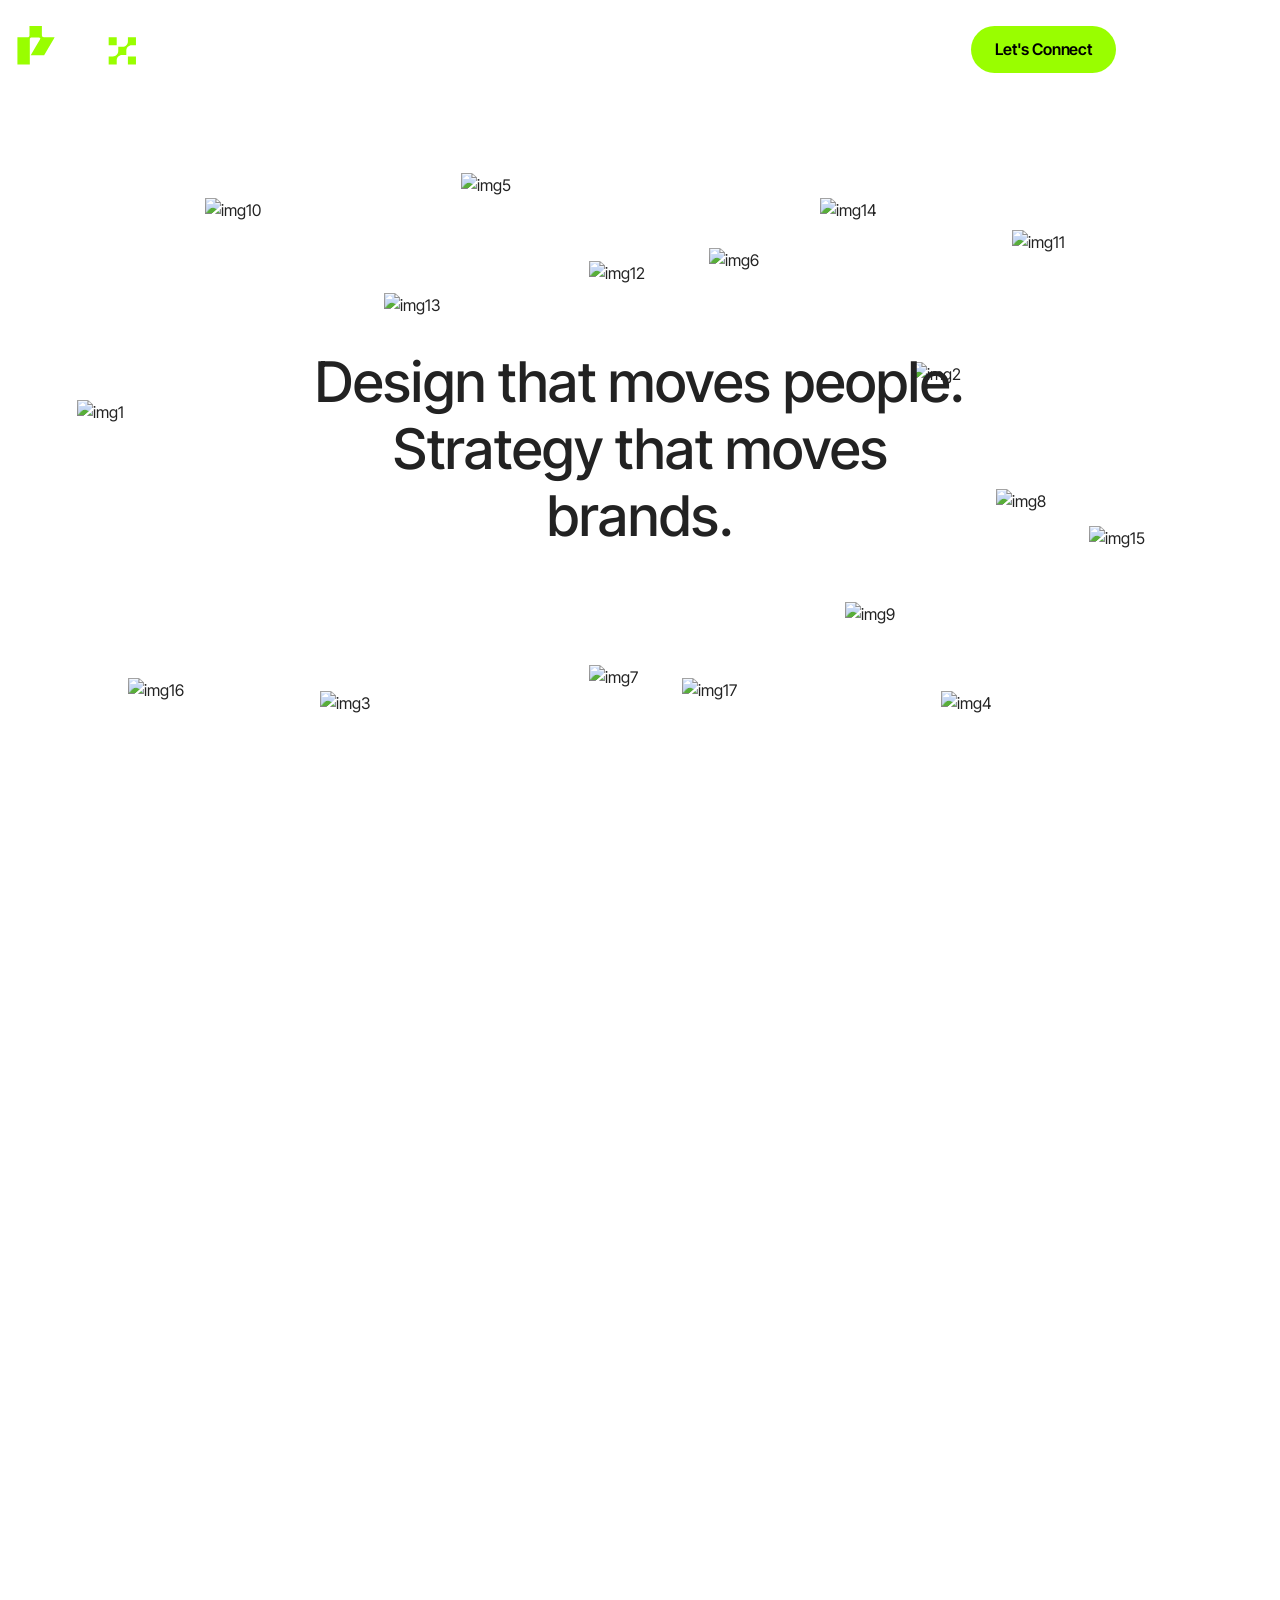
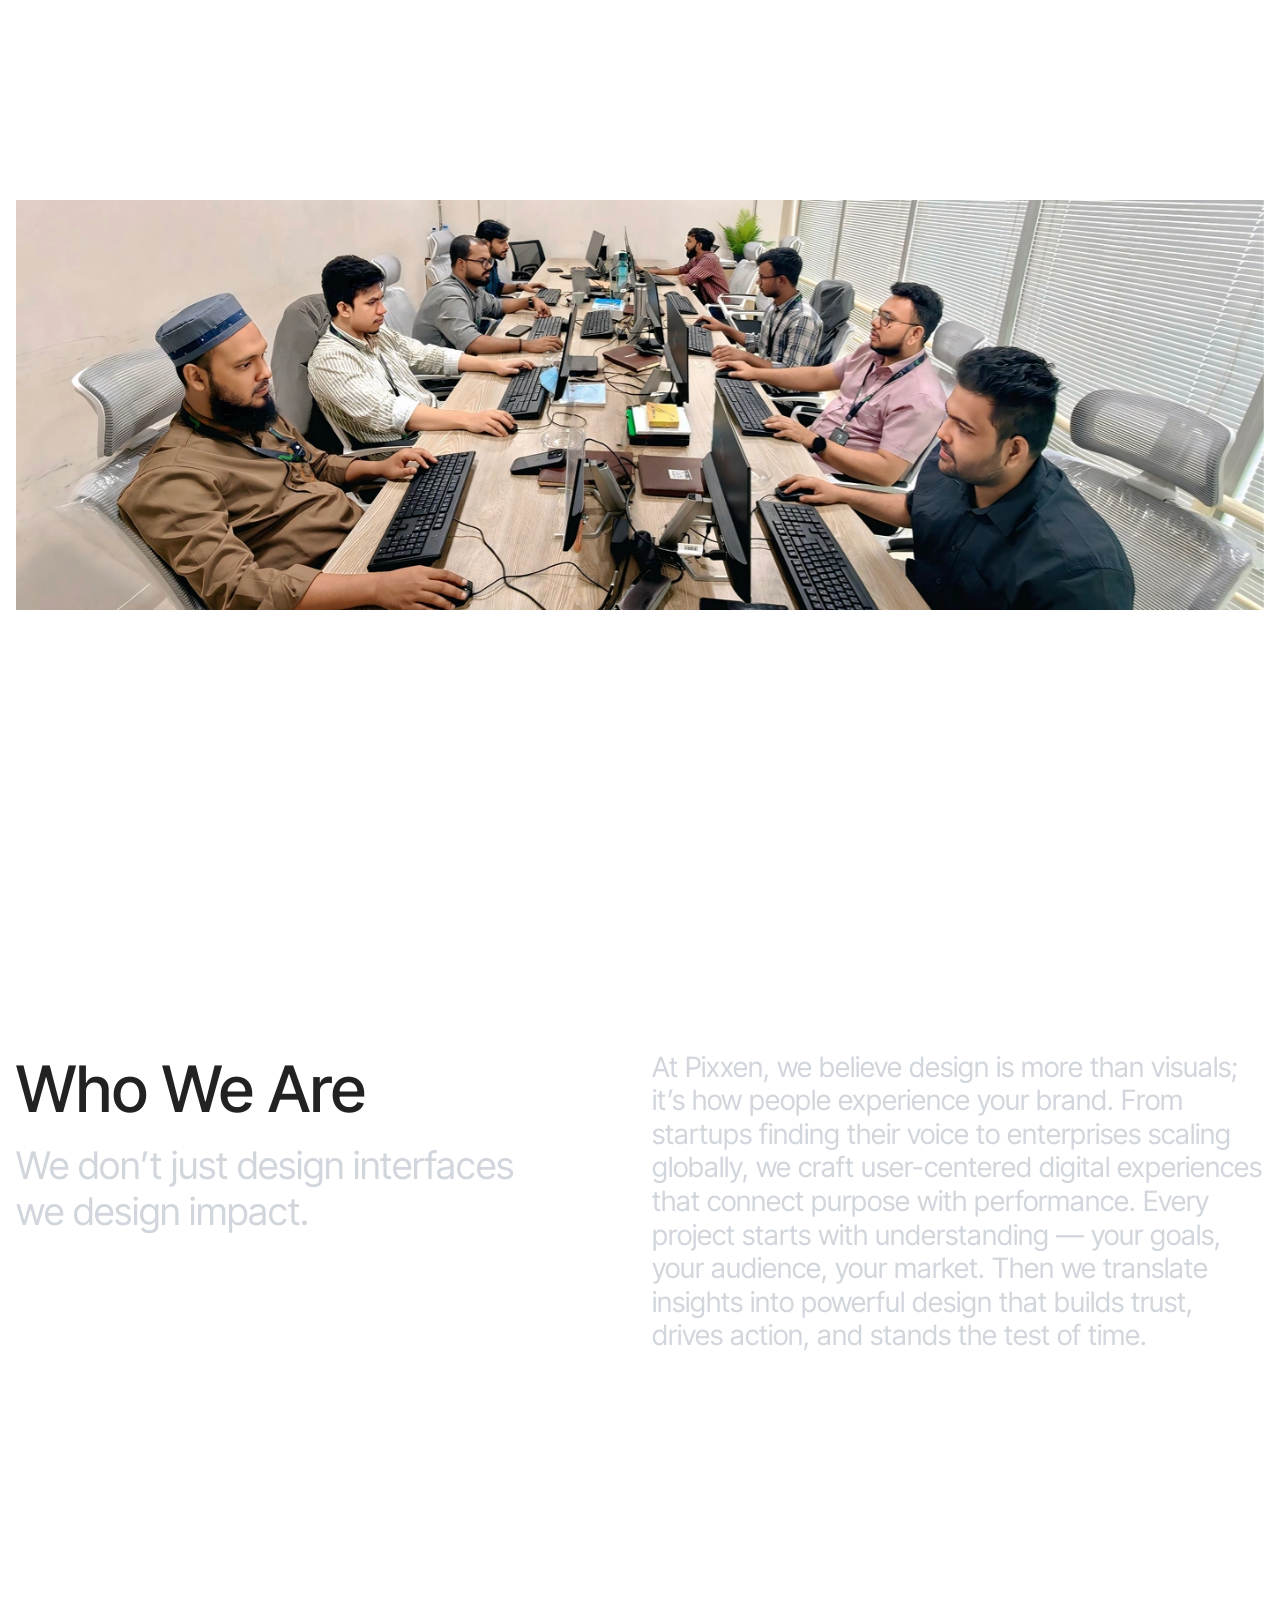
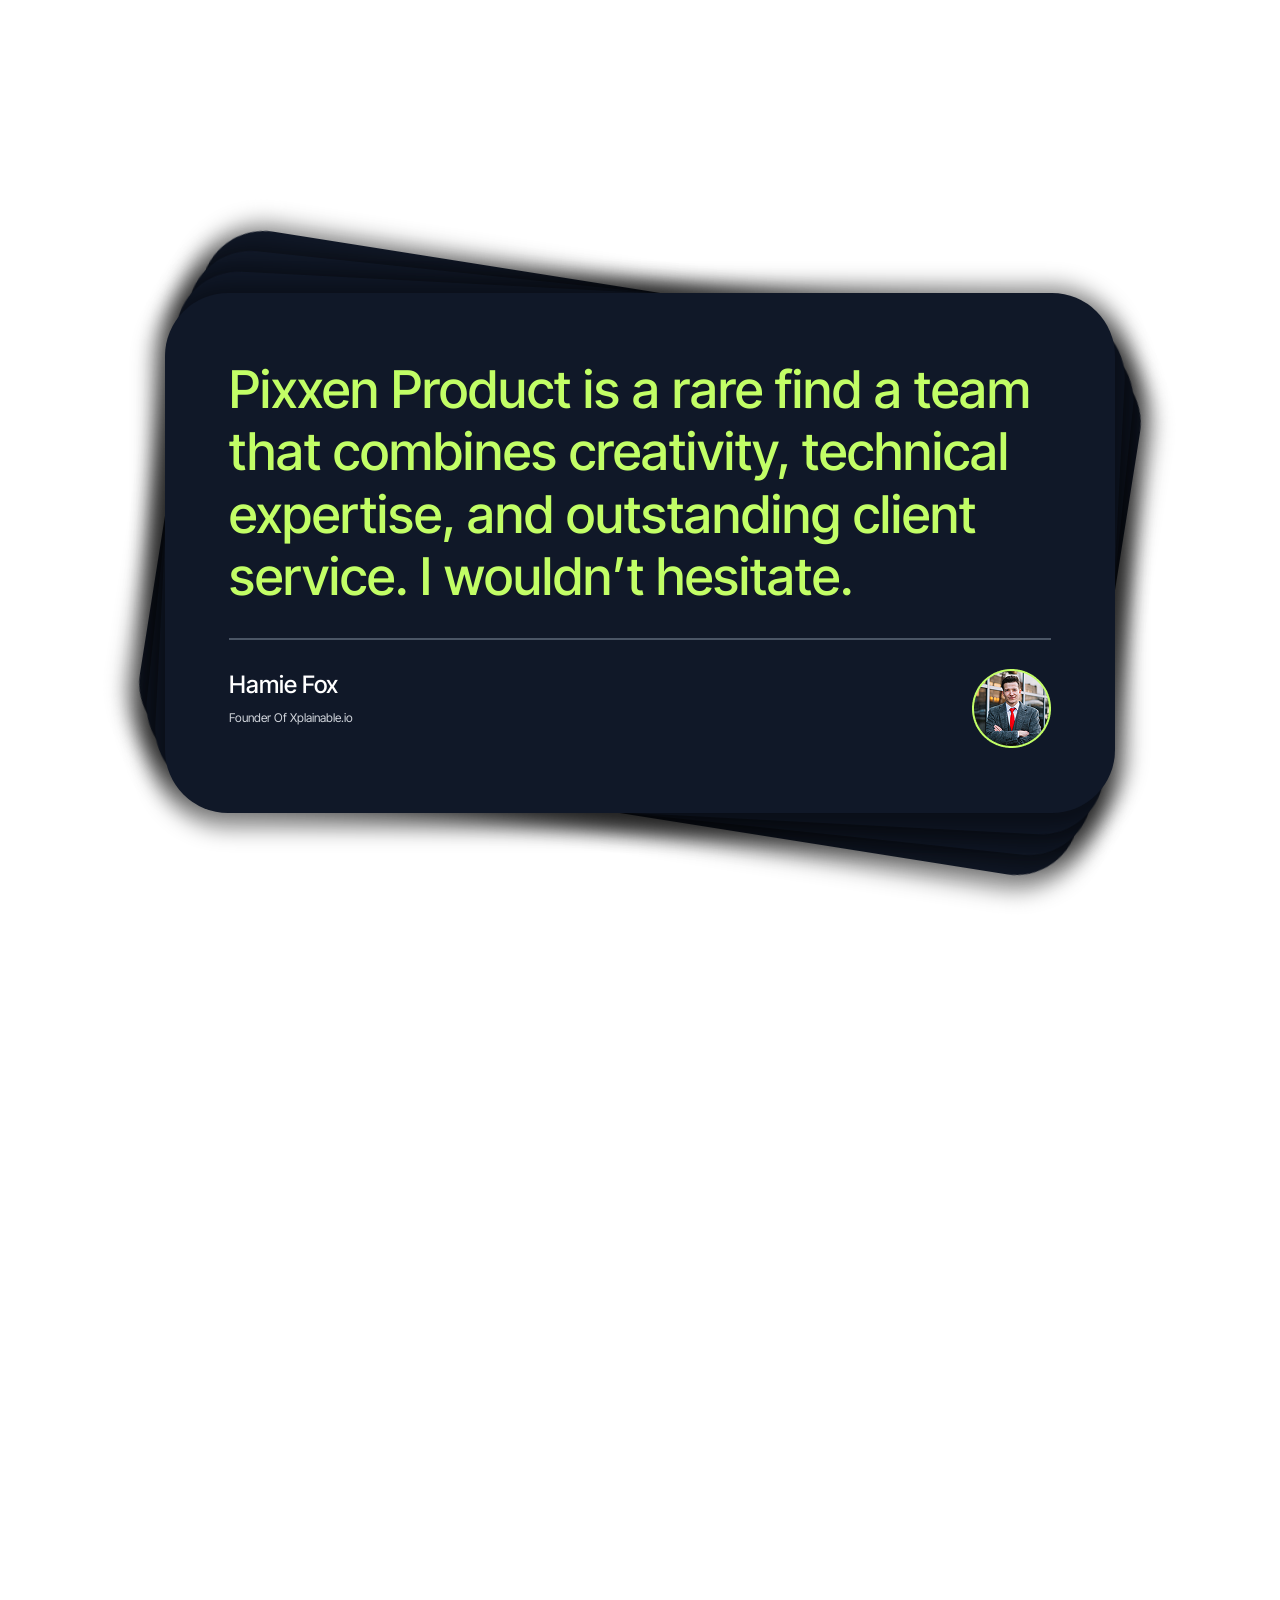
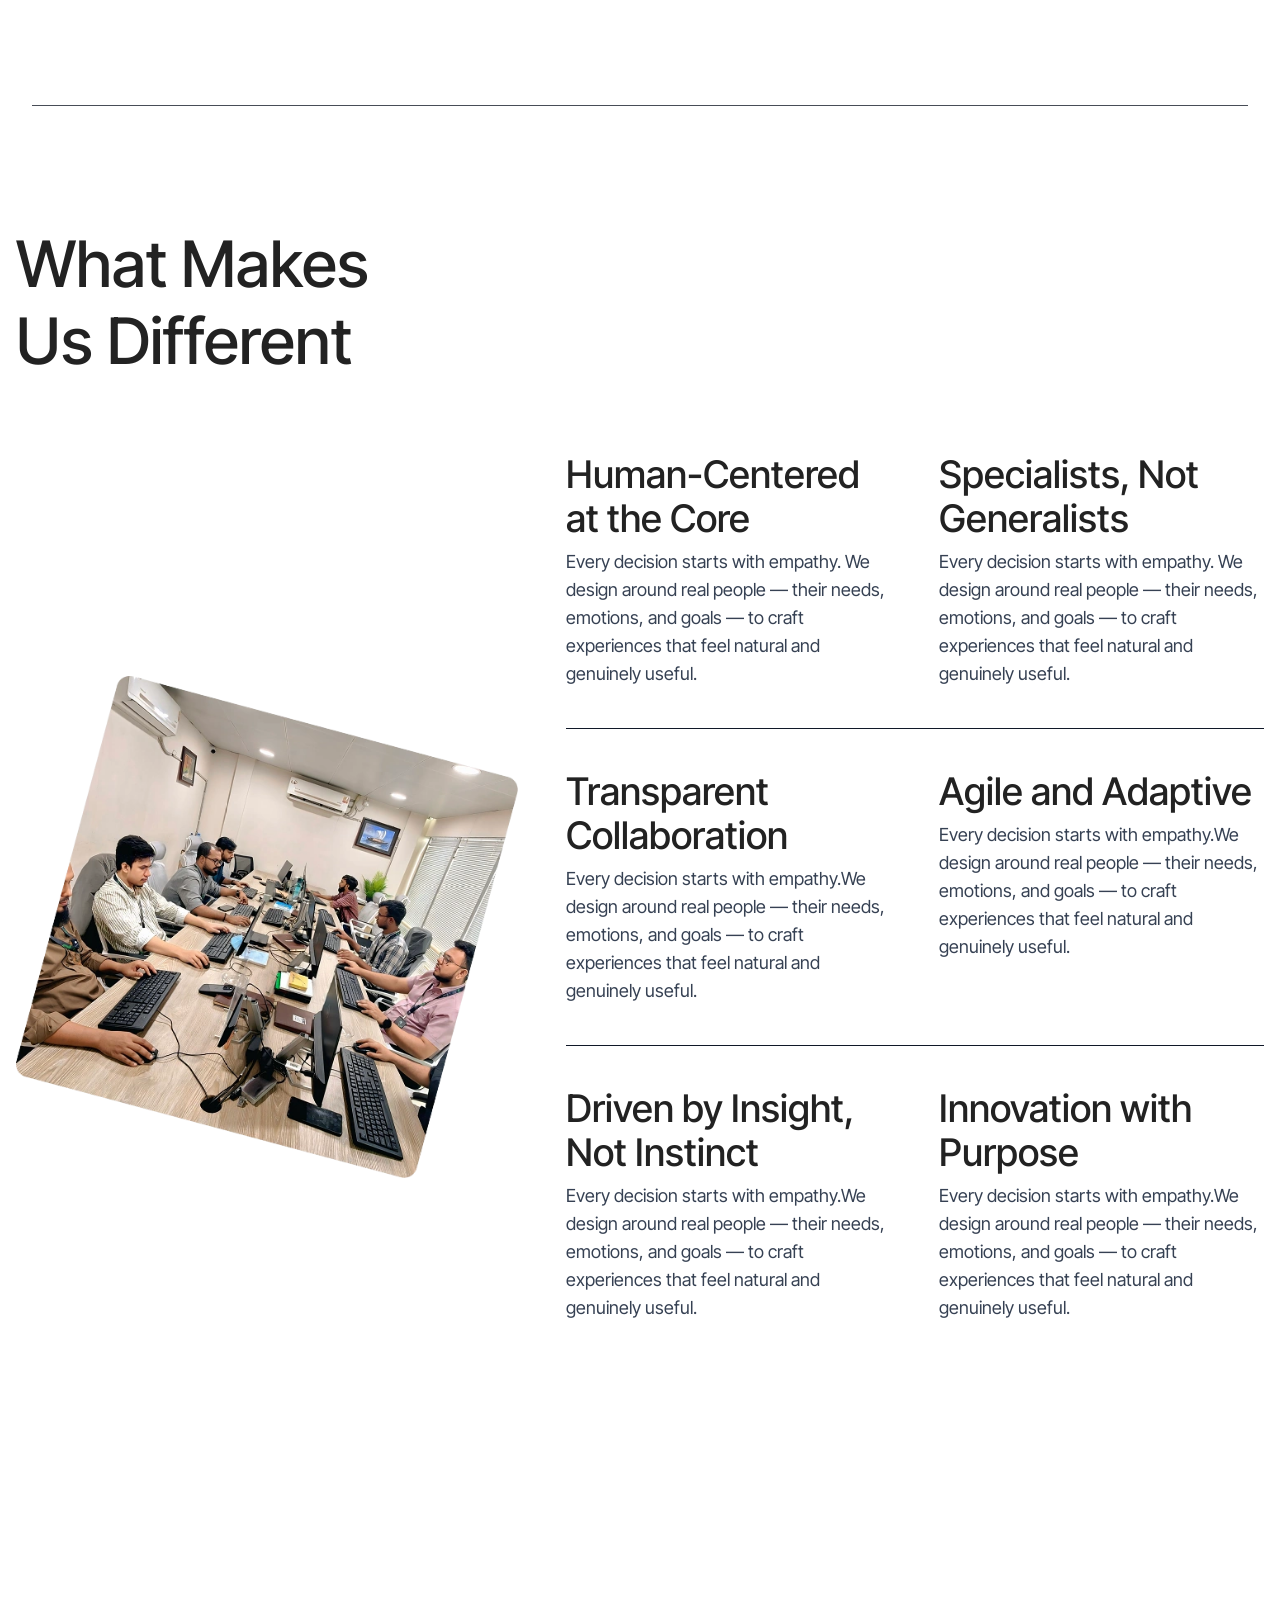
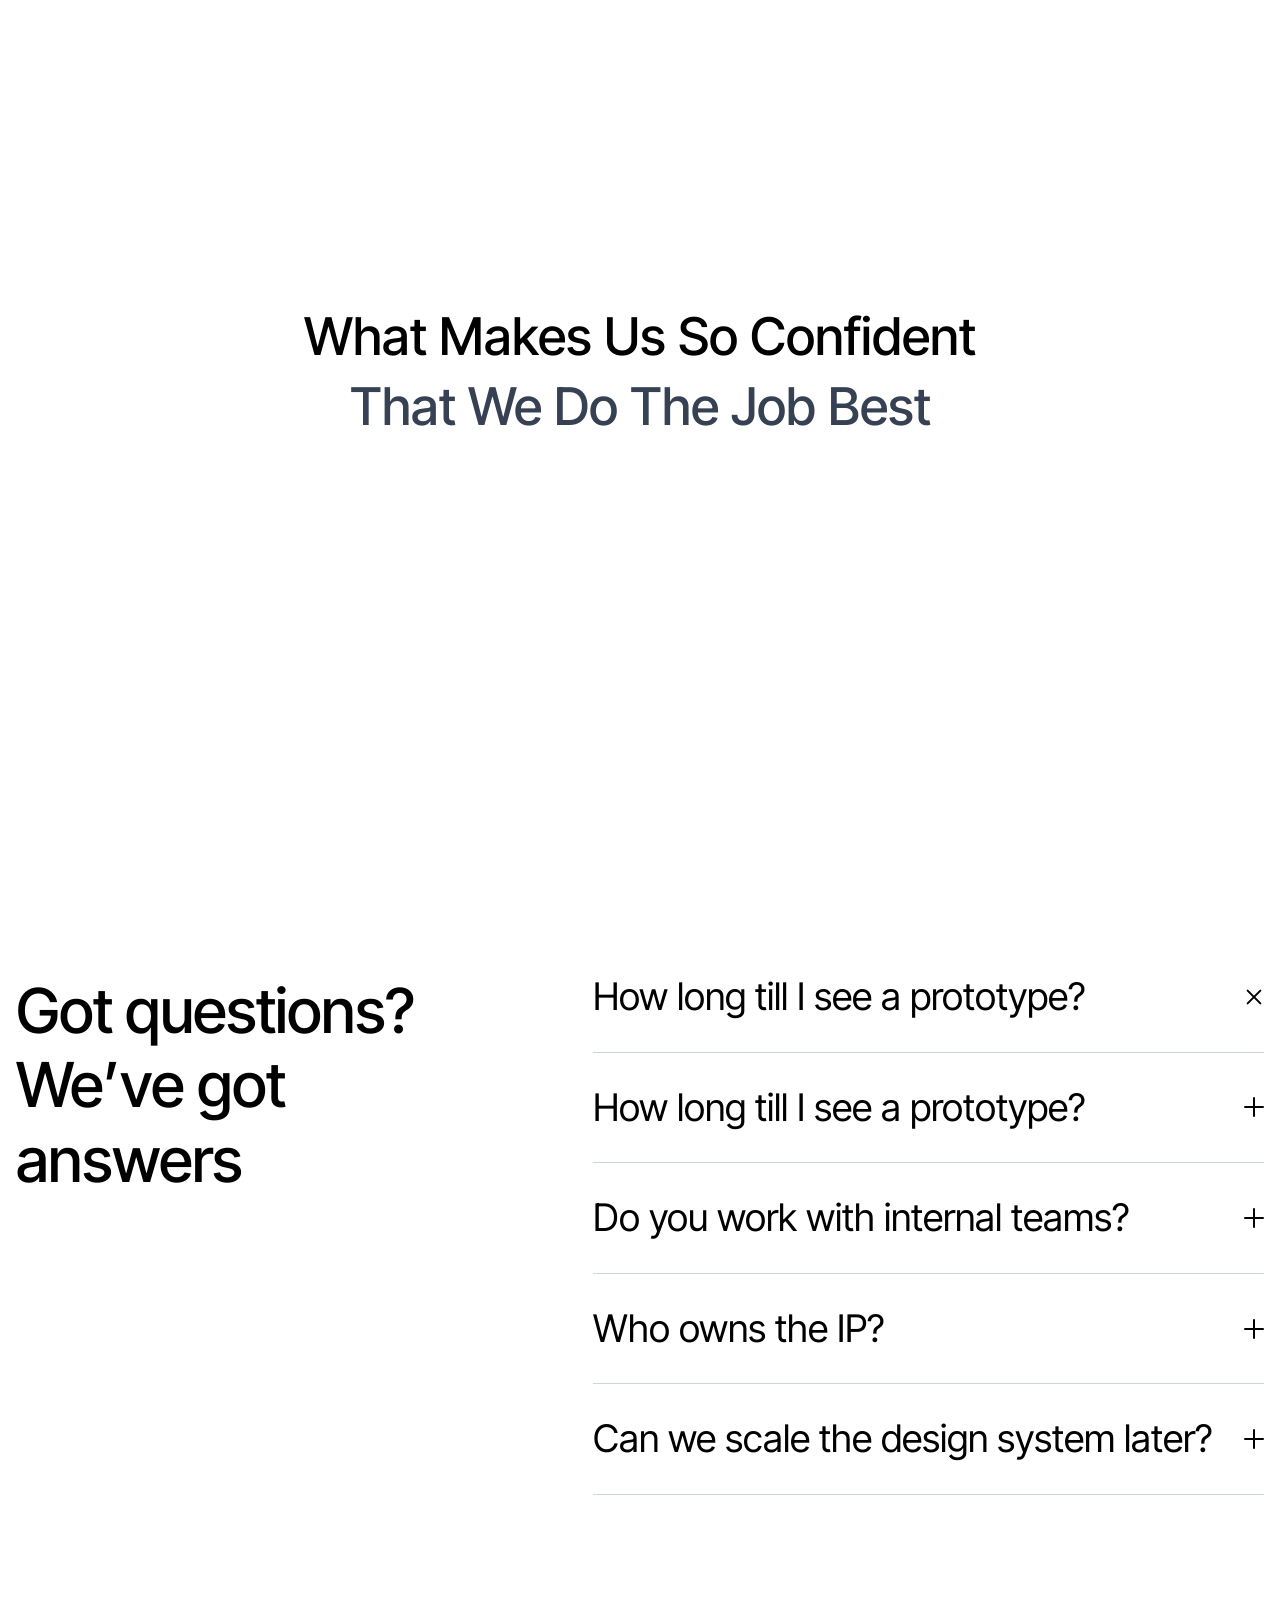
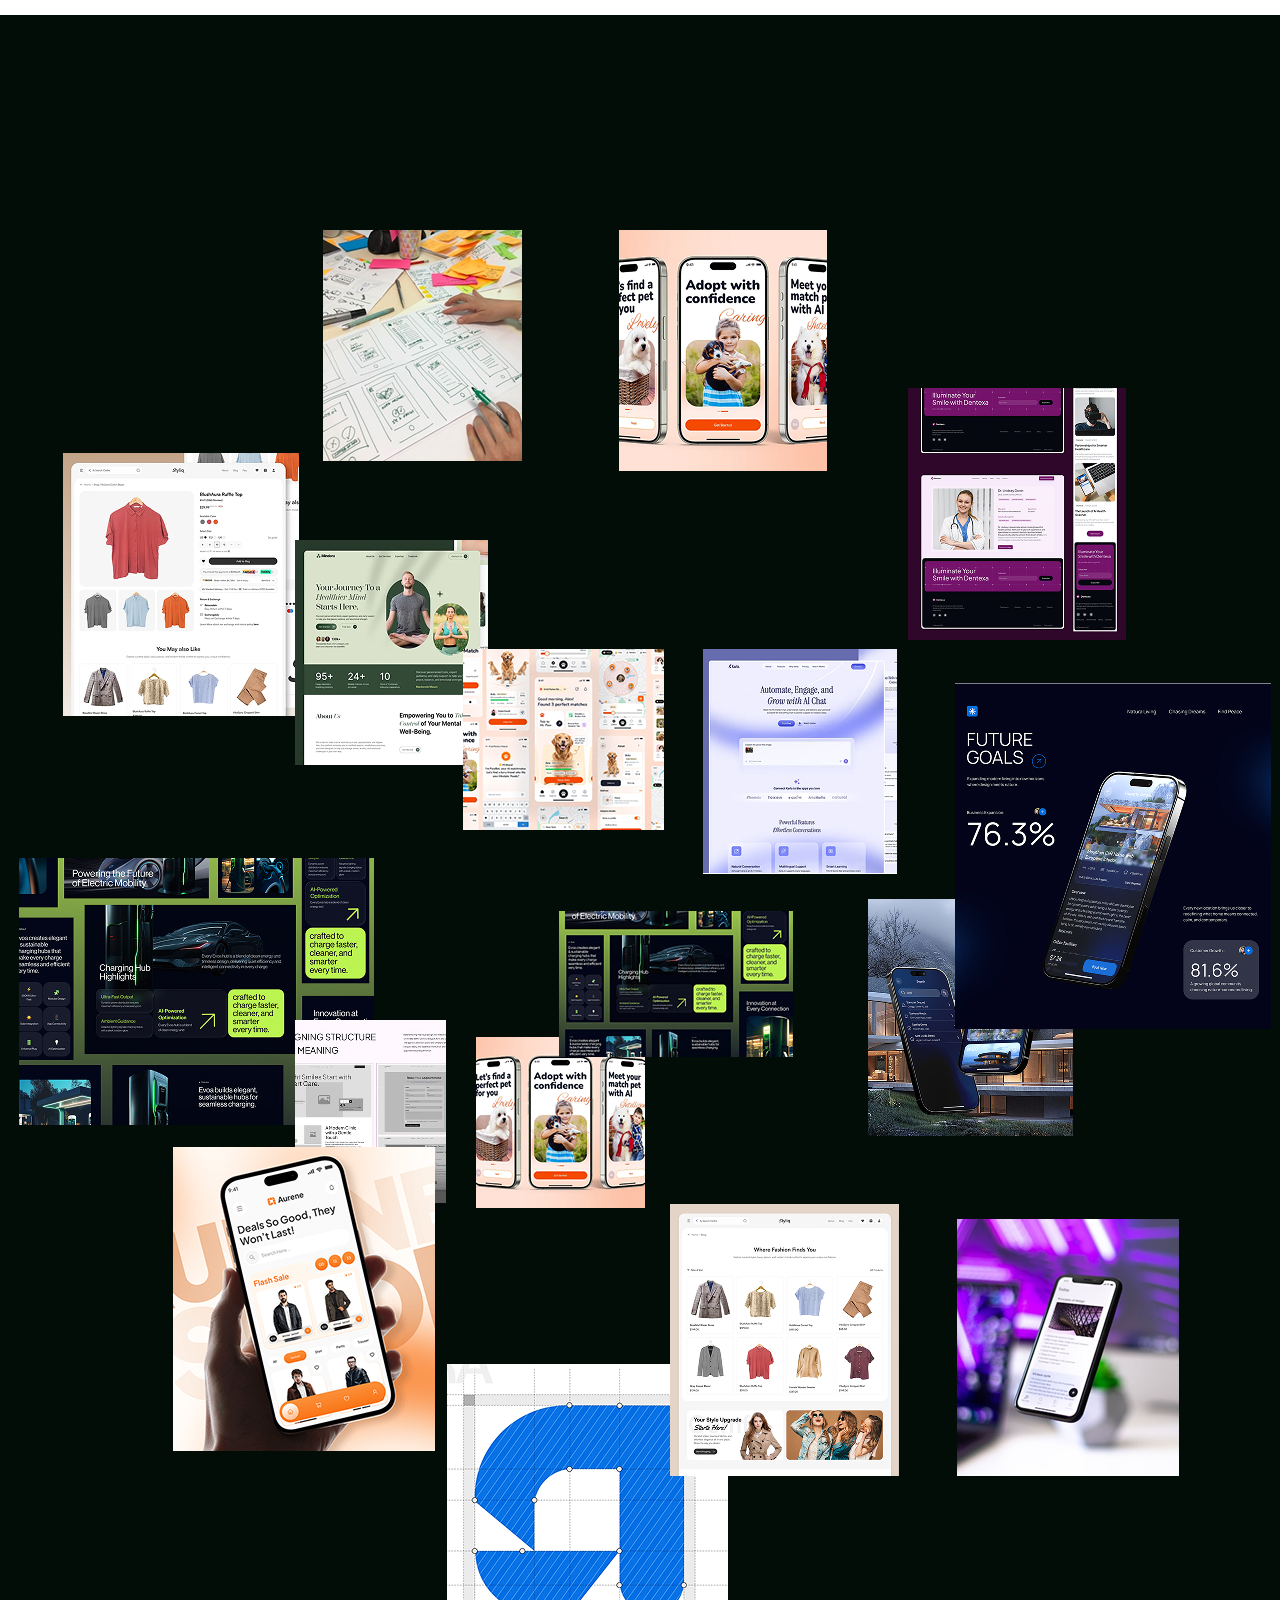
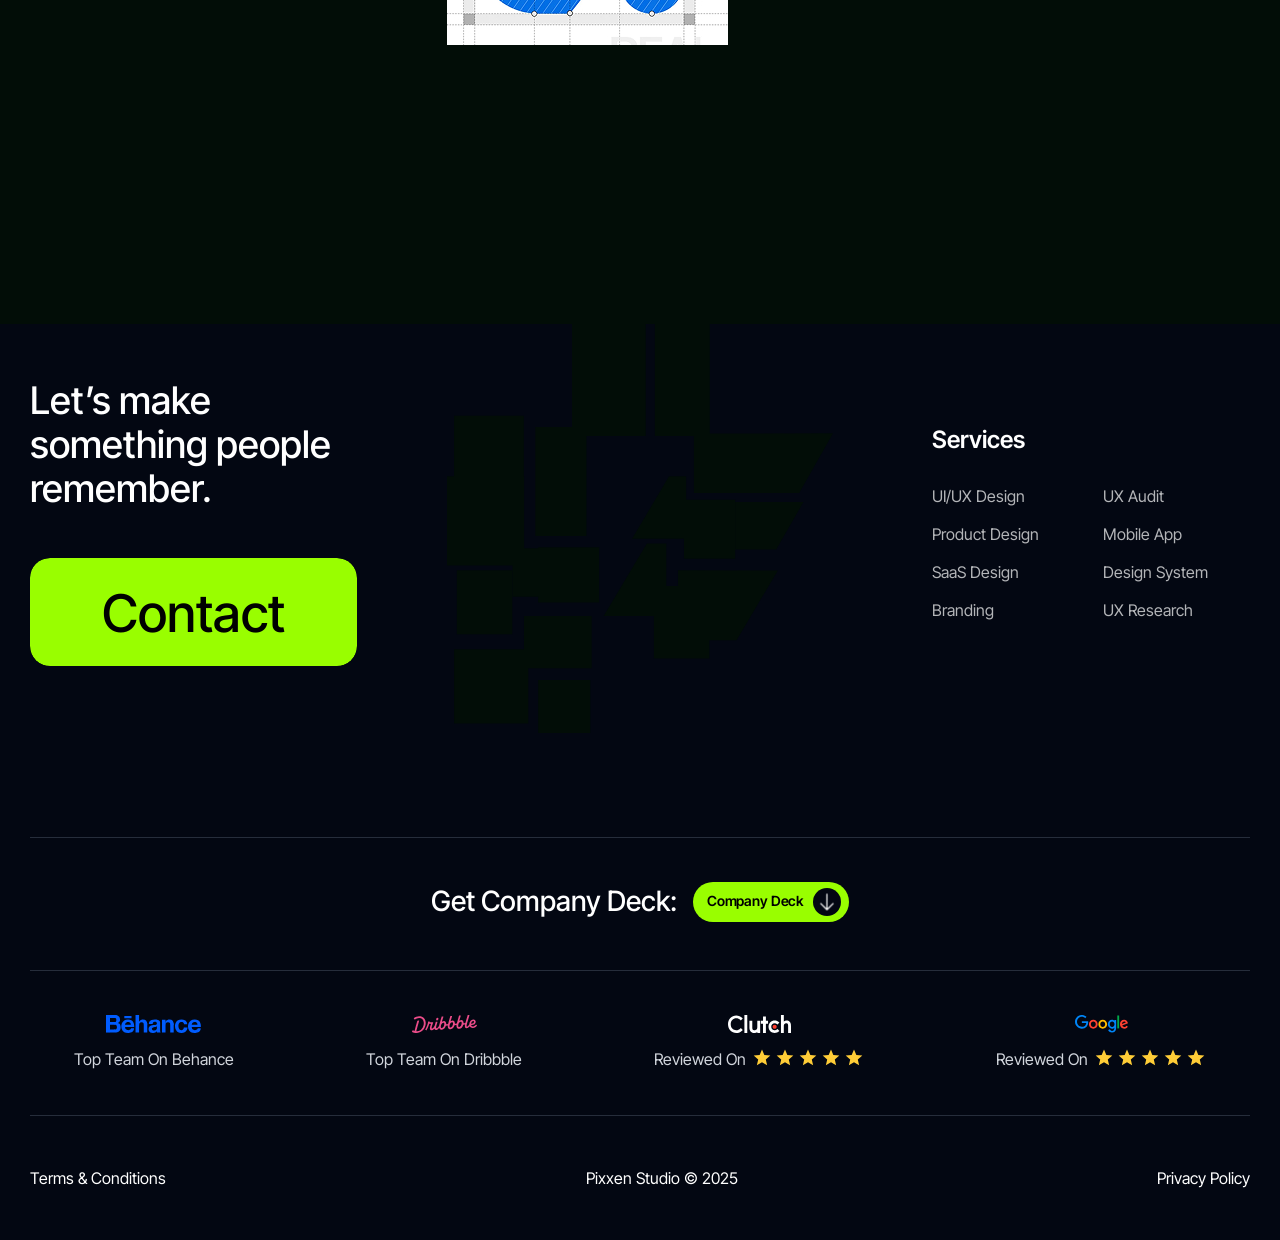
==== commit 5e426524: "video button add , service page animaiton , footer design adding" ====
--- a/aboutus.html
+++ b/aboutus.html
@@ -61,7 +61,7 @@
                 </a>
                 <div class="menu-right d-flex items-center justify-between gap-20">
                     <div>
-                        <a href="#" class="button button--stroke" data-block="button">
+                        <a href="contact.html" class="button button--stroke" data-block="button">
                             <span class="button__flair"></span>
                             <span class="button__label">Let's Connect</span>
                         </a>
@@ -179,7 +179,7 @@
 
     <div class="sticky-navbar-bottom">
         <div class="sticky-nav-left">
-            <a href="#">
+            <a href="index.html">
                 <img src="assets/images/stickylogo.svg" class="img-fluid" alt="">
             </a>
             <div class="sticky-nav-links">
@@ -191,7 +191,7 @@
 
         </div>
         <div class="sticky-nav-btn">
-            <a href="#" class="bottom-sticky-btn">Let’s Connect</a>
+            <a href="contact.html" class="bottom-sticky-btn">Let’s Connect</a>
         </div>
     </div>
     <div class="sticky-navbar-bottom-mobile">
@@ -939,7 +939,7 @@
 
 
              <!--faq section start -->
-    <section class="faq-section" data-bgcolor="#FFFFFF" data-textcolor="#000">
+    <section class="faq-section section-padding" data-bgcolor="#FFFFFF" data-textcolor="#000">
         <div class="container">
             <div class="faq-container">
                 <h2 class="faq-title">Got questions? We’ve got answers</h2>
@@ -1024,11 +1024,207 @@
     <!--faq section end -->
 
 
+        <!--footer  section start -->
+    
+    <footer class="footer-area bg-clr-dark">
+        <div class="gallery-area">
+            <div class="gallery-img-wrap intro__images initial">
+                <img src="/assets/images/portfolio-img-1.jpg" alt="Gallery image" class="img-fluid gallery_img gallery_img_1">
+                <img src="/assets/images/portfolio-img-2.png" alt="Gallery image" class="img-fluid gallery_img gallery_img_2">
+                <img src="/assets/images/portfolio-img-3.jpg" alt="Gallery image" class="img-fluid gallery_img gallery_img_3">
+                <img src="/assets/images/portfolio-img-4.jpg" alt="Gallery image" class="img-fluid gallery_img gallery_img_4">
+                <img src="/assets/images/portfolio-img-5.jpg" alt="Gallery image" class="img-fluid gallery_img gallery_img_5">
+                <img src="/assets/images/portfolio-img-6.jpg" alt="Gallery image" class="img-fluid gallery_img gallery_img_6">
+                <img src="/assets/images/portfolio-img-7.jpg" alt="Gallery image" class="img-fluid gallery_img gallery_img_7">
+                <img src="/assets/images/portfolio-img-8.jpg" alt="Gallery image" class="img-fluid gallery_img gallery_img_8">
+                <img src="/assets/images/portfolio-img-9.jpg" alt="Gallery image" class="img-fluid gallery_img gallery_img_9">
+                <img src="/assets/images/portfolio-img-10.jpg" alt="Gallery image" class="img-fluid gallery_img gallery_img_10">
+                <img src="/assets/images/portfolio-img-11.jpg" alt="Gallery image" class="img-fluid gallery_img gallery_img_11">
+                <img src="/assets/images/portfolio-img-12.png" alt="Gallery image" class="img-fluid gallery_img gallery_img_12">
+                <img src="/assets/images/portfolio-img-13.jpg" alt="Gallery image" class="img-fluid gallery_img gallery_img_13">
+                <img src="/assets/images/portfolio-img-14.jpg" alt="Gallery image" class="img-fluid gallery_img gallery_img_14">
+                <img src="/assets/images/portfolio-img-15.jpg" alt="Gallery image" class="img-fluid gallery_img gallery_img_15">
+                <img src="/assets/images/portfolio-img-16.jpg" alt="Gallery image" class="img-fluid gallery_img gallery_img_16">
+                <img src="/assets/images/portfolio-img-17.jpg" alt="Gallery image" class="img-fluid gallery_img gallery_img_17">
+            </div>
+            <div class="image-grid"></div>
+        </div>
+
+
+        <div class="footer__container logo-shape-area-wrap">
+            <!-- Image shape -->
+            <div class="logo-shape-area">
+                <!-- Contact button  -->
+                <div class="footer__contact_button sm_video_button">
+                    <p class="text-clr-white">
+                        Let’s make something people remember.
+                    </p>
+
+                    <!-- Video Button -->
+                    <div class="contact-wrapper">
+                        <div class="contact-container">
+                            <div class="contact-button-wrapper">
+                                <a
+                                    class="btn btn-large btn-style-outline btn-anim-slide"
+                                    href="#"
+                                >
+                                    <div class="btn-content-wrapper">
+                                        <div class="btn-text-container">
+                                            <span class="btn-text"
+                                                >Contact</span
+                                            >
+                                            <span class="btn-text"
+                                                >Contact</span
+                                            >
+                                        </div>
+                                    </div>
+
+                                    <div class="btn-clip">
+                                        <div class="btn-background">
+                                            <div
+                                                class="btn-video-container"
+                                            >
+                                                <div class="video-wrapper">
+                                                    <video
+                                                        autoplay
+                                                        loop
+                                                        muted
+                                                        playsinline
+                                                        preload="auto"
+                                                    >
+                                                        <source
+                                                            src="/assets/videos/Scene.mp4"
+                                                            type="video/mp4"
+                                                        />
+                                                    </video>
+                                                </div>
+                                            </div>
+                                        </div>
+                                    </div>
+                                </a>
+                            </div>
+                        </div>
+                    </div>
+                </div>
+
+                <!-- Shape Logo -->
+                <div class="footer__shape_logo_hidden">
+                    <svg width="436" height="462" viewBox="0 0 436 462" fill="none" xmlns="http://www.w3.org/2000/svg">
+                        <path d="M162.035 461.918H102.987V401.975H162.035V461.918ZM163.298 388.87H91.8174V451.24H8.0166V367.439H86.9531V329.822H163.298V388.87ZM247.668 295.904H260.859V278.02L373.737 278.317L327.065 357.049H296.352V377.916H233.725V329.814H176.989L225.749 247.803H247.668V295.904ZM73.7275 350.488H11.1006V278.02H73.7275V350.488ZM86.748 171.949H87.0811V253.352H102.987V252.119H171.877V314.448H102.987V307.927H74.0029V272.749H0V171.949H8.0166V103.496H86.748V171.949ZM270.193 198.467H325.498V265.269H267.643V242.628H209.058L250.809 171.949H270.193V198.467ZM371.836 254.614H325.611V200.934H402.553L371.836 254.614ZM224.426 126.446H157.46V239.315H99.9033V116.447H141.222V0H224.426V126.446ZM296.728 123.71L435.999 123.314L397.826 190.862H278.835V126.446H234.697V0H296.728V123.71Z" fill="#99FE00"/>
+                    </svg>
+                </div>
+
+                <!-- Footer menu -->
+                <div class="footer__menu_wrap">
+                    <h3 class="footer__menu_title">
+                        Services
+                    </h3>
+
+                    <ul class="footer__menu_list">
+                        <li><a href="#">UI/UX Design</a></li>
+                        <li><a href="#">UX Audit</a></li>
+                        <li><a href="#">Product Design</a></li>
+                        <li><a href="#">Mobile App</a></li>
+                        <li><a href="#">SaaS Design</a></li>
+                        <li><a href="#">Design System</a></li>
+                        <li><a href="#">Branding</a></li>
+                        <li><a href="#">UX Research</a></li>
+                </div>
+            </div>
+
+            <!-- Footer bottom part -->
+            <div class="footer-bottom-area">
+
+                <!-- Footer Review section -->
+                <div class="footer__review_btn">
+                    <div class="profile__review">
+                        <!-- Item -->
+                        <div class="profile__review_item">
+                            <img src="/assets/images/behance-logo.svg" alt="behance" >
+                            <p class="">
+                                Top Team On Behance
+                            </p>
+                        </div>
+                        <!-- Item -->
+                        <div class="profile__review_item">
+                            <img src="/assets/images/dribbble-logo.svg" alt="dribbble">
+                            <p class="">
+                                Top Team On Dribbble
+                            </p>
+                        </div>
+                        <!-- Item -->
+                        <div class="profile__review_item">
+                            <img src="/assets/images/clutch-co-seek-logo.svg" alt="dribbble">
+                            <div class="review__star_rating">
+                                Reviewed On
+                                <svg width="112" height="20" viewBox="0 0 112 20" fill="none" xmlns="http://www.w3.org/2000/svg">
+                                    <path d="M4.85419 18.3333L6.20835 12.4792L1.66669 8.54167L7.66669 8.02083L10 2.5L12.3334 8.02083L18.3334 8.54167L13.7917 12.4792L15.1459 18.3333L10 15.2292L4.85419 18.3333Z" fill="#FFCD37"/>
+                                    <path d="M27.8542 18.3333L29.2084 12.4792L24.6667 8.54167L30.6667 8.02083L33 2.5L35.3334 8.02083L41.3334 8.54167L36.7917 12.4792L38.1459 18.3333L33 15.2292L27.8542 18.3333Z" fill="#FFCD37"/>
+                                    <path d="M50.8542 18.3333L52.2084 12.4792L47.6667 8.54167L53.6667 8.02083L56 2.5L58.3334 8.02083L64.3334 8.54167L59.7917 12.4792L61.1459 18.3333L56 15.2292L50.8542 18.3333Z" fill="#FFCD37"/>
+                                    <path d="M73.8542 18.3333L75.2084 12.4792L70.6667 8.54167L76.6667 8.02083L79 2.5L81.3334 8.02083L87.3334 8.54167L82.7917 12.4792L84.1459 18.3333L79 15.2292L73.8542 18.3333Z" fill="#FFCD37"/>
+                                    <path d="M96.8542 18.3333L98.2084 12.4792L93.6667 8.54167L99.6667 8.02083L102 2.5L104.333 8.02083L110.333 8.54167L105.792 12.4792L107.146 18.3333L102 15.2292L96.8542 18.3333Z" fill="#FFCD37"/>
+                                </svg>
+                            </div>
+                        </div>
+                        <!-- Item -->
+                        <div class="profile__review_item">
+                            <img src="/assets/images/google-logo-1.svg" alt="dribbble">
+                            <div class="review__star_rating">
+                                Reviewed On
+                                <svg width="112" height="20" viewBox="0 0 112 20" fill="none" xmlns="http://www.w3.org/2000/svg">
+                                    <path d="M4.85419 18.3333L6.20835 12.4792L1.66669 8.54167L7.66669 8.02083L10 2.5L12.3334 8.02083L18.3334 8.54167L13.7917 12.4792L15.1459 18.3333L10 15.2292L4.85419 18.3333Z" fill="#FFCD37"/>
+                                    <path d="M27.8542 18.3333L29.2084 12.4792L24.6667 8.54167L30.6667 8.02083L33 2.5L35.3334 8.02083L41.3334 8.54167L36.7917 12.4792L38.1459 18.3333L33 15.2292L27.8542 18.3333Z" fill="#FFCD37"/>
+                                    <path d="M50.8542 18.3333L52.2084 12.4792L47.6667 8.54167L53.6667 8.02083L56 2.5L58.3334 8.02083L64.3334 8.54167L59.7917 12.4792L61.1459 18.3333L56 15.2292L50.8542 18.3333Z" fill="#FFCD37"/>
+                                    <path d="M73.8542 18.3333L75.2084 12.4792L70.6667 8.54167L76.6667 8.02083L79 2.5L81.3334 8.02083L87.3334 8.54167L82.7917 12.4792L84.1459 18.3333L79 15.2292L73.8542 18.3333Z" fill="#FFCD37"/>
+                                    <path d="M96.8542 18.3333L98.2084 12.4792L93.6667 8.54167L99.6667 8.02083L102 2.5L104.333 8.02083L110.333 8.54167L105.792 12.4792L107.146 18.3333L102 15.2292L96.8542 18.3333Z" fill="#FFCD37"/>
+                                </svg>
+                            </div>
+                        </div>
+                    </div>
+
+                    <!-- Button -->
+                    <div class="footer__download_btn_wrap">
+                        <p class="text-clr-white">
+                            Get Company Deck:
+                        </p>
+
+                        <!-- Button -->
+                        <div class="footer__download_btn">
+                            <a href="#" class="button button--stroke" data-block="button">
+                                <span class="button__flair"></span>
+                                <span class="button__label">Company Deck</span>
+                                <span class="button__icon">
+                                    <img src="/assets/images/white-arrow-icon-for-btn.svg" alt="Icon" class="img-fluid button__icon_one">
+                                    <img src="/assets/images/white-arrow-icon-for-btn.svg" alt="Icon" class="img-fluid button__icon_two">
+                                </span>
+                            </a>
+                        </div>
+                    </div>
+                </div>
+
+
+                <!-- Copyright -->
+                <div class="footer__copyright">
+                    <a href="#" class="text-clr-white">
+                        Terms & Conditions
+                    </a>
+                    <p class="text-clr-white">
+                        Pixxen Studio © 2025
+                    </p>
+                    <a href="#" class="text-clr-white">
+                        Privacy Policy
+                    </a>
+                </div>
+            </div>
+        </div>
+    </footer>
+    <!--footer section end -->
+
+
 
     <script src="https://cdnjs.cloudflare.com/ajax/libs/gsap/3.13.0/gsap.min.js"></script>
     <script src="https://cdnjs.cloudflare.com/ajax/libs/gsap/3.12.5/ScrollTrigger.min.js"></script>
     <script src="https://cdn.jsdelivr.net/gh/studio-freight/lenis@1.0.29/bundled/lenis.min.js"></script>
-    <script src="https://cdnjs.cloudflare.com/ajax/libs/p5.js/1.6.0/p5.min.js"></script>
     <script src="https://cdnjs.cloudflare.com/ajax/libs/jquery/3.7.1/jquery.min.js"></script>
     <script src="script.js"></script>
 </body>
--- a/style.css
+++ b/style.css
@@ -87,6 +87,20 @@
   width: 100%;
   padding: 0 16px;
   margin: 0 auto;
+}
+
+.footer__container {
+    max-width: 1650px;
+    width: 100%;
+    padding-inline: 30px;
+    margin: 0 auto;
+ 
+    @media (max-width: 1200px) {
+        padding-inline: 20px;
+    }
+    @media (max-width: 991px) {
+        padding-inline: 16px;
+    }
 }
 
 /* 10. Utility classes */
@@ -857,6 +871,7 @@
   .banner .scroll-down {
     right: 16px;
     bottom: 16px;
+    transform: scale(.7);
   }
 }
 
@@ -2472,8 +2487,7 @@
 }
 
 .padding-large {
-  padding-left: 3rem;
-  padding-right: 3rem;
+  padding-bottom: 5rem;
 }
 
 /* ============================================
@@ -2543,7 +2557,7 @@
 
 /* Image Styling */
 .image {
-  aspect-ratio: 5 / 4;
+  aspect-ratio: 5 / 3;
   width: 100%;
   object-fit: cover;
   display: block;
@@ -2557,7 +2571,6 @@
   bottom: -0.5rem;
   left: 0.5rem;
   transform: translate(0, 100%);
-  color: var(--primary);
   font-size: 1rem;
   font-weight: 500;
   will-change: transform, opacity;
@@ -2843,7 +2856,6 @@
 /* cta section start */
 
 .cta-section .section-title {
-  color: #000;
   text-align: center;
   font-size: 64px;
   font-weight: 500;
@@ -5055,9 +5067,10 @@
   right: 0;
   top: 0;
   bottom: 0;
-  background-image: url(assets/images/service-background.webp);
+  background-image: url(assets/images/service-background.png);
   background-repeat: no-repeat;
-  background-size: cover;
+  background-size: contain;
+  background-position: top right;
   z-index: -2;
 }
  .sevice-banner-title h1{
@@ -5073,6 +5086,22 @@
   margin-left: auto;
 font-size:20px;
 line-height:  30px; /* 150% */
+padding-top: 70px;
+}
+@media (max-width:991px) {
+  .service-banner-pra{
+padding-top: 40px;
+}
+}
+@media (max-width:767px) {
+  .service-banner-pra{
+padding-top: 20px;
+}
+}
+@media (max-width:576px) {
+  .service-banner-pra{
+padding-top: 0px;
+}
 }
 .sticky-service-item-content-title{
 font-size: 52px;
@@ -5228,7 +5257,7 @@
 .case-study-banner{
   min-height: 607px;
   padding-top: 156px;
-  padding-bottom: 64px;
+  padding-bottom: 120px;
   position: relative;
 
 }
@@ -5239,9 +5268,1564 @@
   right: 0;
   top: 0;
   bottom: 0;
-  background-image: url(assets/images/service-background.webp);
+  background-image: url(assets/images/service-background.png);
   background-repeat: no-repeat;
-  background-size: cover;
+  background-size: contain;
+  background-position: top right;
   z-index: -2;
 }
-/* case study-section end */+
+
+/* all case study start */
+
+
+        .tabs-container {
+            overflow-x: scroll;
+            -webkit-overflow-scrolling: touch;
+            scrollbar-width: none; 
+        }
+        .tabs-container::-webkit-scrollbar {
+            display: none; 
+        }
+
+        /* Style for the tabs */
+        .tab-button {
+            transition: all 0.2s ease-in-out;
+            white-space: nowrap; 
+            user-select: none;
+            color: #000;
+            font-size:  16px;
+            line-height: 24px; 
+            height: 48px;
+            display: flex;
+            align-items: center;
+            justify-content: center;
+            padding: 10px 24px;
+            background-color: #fff;
+            border-radius: 47px;
+            border: 1px solid #D8D8D8;
+
+        }
+           @media (max-width:767px) {
+              .tab-button {
+          height: 38px;
+            padding: 5px 12px;
+            font-size:  14px;
+        }
+        }
+
+        .all-case-study{
+          overflow: hidden;
+        }
+
+        .case-tablist-wrap{
+          cursor: pointer;
+          display: flex;
+          flex-wrap: nowrap;
+          gap: 16px;
+          margin-top: 70px;
+        }
+            @media (max-width:767px) {
+                  .case-tablist-wrap{
+          gap: 8px;
+          margin-top: 40px;
+        }
+        }
+
+        .tab-button:hover{
+          background-color: #19914A; 
+           border: 1px solid #19914A;
+          color: #fff;
+        }
+        .tab-button.active {
+            background-color: #19914A; 
+            border: 1px solid #19914A;
+            color: #ffffff;
+            
+        }
+
+        .case-study-wrap-tab-content{
+          padding-top: 120px;
+        }
+        @media (max-width:991px) {
+              .case-study-wrap-tab-content{
+          padding-top: 60px;
+        }
+        }
+        @media (max-width:576px) {
+              .case-study-wrap-tab-content{
+          padding-top: 30px;
+        }
+        }
+
+        .tab-content-panel.active {
+            display: block;
+            animation: fadeIn 0.3s ease-in-out;
+        }
+
+        .tab-content-panel:not(.active) {
+            display: none;
+        }
+
+        @keyframes fadeIn {
+            from { opacity: 0; transform: translateY(10px); }
+            to { opacity: 1; transform: translateY(0); }
+        }
+
+
+      .all-case-study{
+        max-width:1450px;
+        width: 100%;
+        margin: auto;
+      }
+/* case study-tab section end */
+
+
+  /* ============================================
+           Zig-Zag Layout Containers
+           ============================================ */
+        .all-portfolio-tab-section .grid-container {
+            display: flex;
+            flex-direction: column;
+        }
+        @media (max-width:991px) {
+            .all-portfolio-tab-section .grid-container {
+                gap: 54px;
+        }
+        }
+
+        .all-portfolio-tab-section .all-portfolio-grid-item-row {
+            width: 100%;
+            position: relative;
+            display: flex; 
+        }
+
+        .all-portfolio-tab-section .all-portfolio-grid-item-row:first-child {
+            justify-content: flex-start; 
+        }
+        
+        .all-portfolio-tab-section .all-portfolio-grid-item-row:nth-child(odd):nth-child(n+2) {
+            justify-content: flex-start;
+        }
+
+        .all-portfolio-tab-section .all-portfolio-grid-item-row:nth-child(even):nth-child(n+2) {
+            justify-content: flex-end;
+        }
+
+        .all-portfolio-tab-section .grid-item {
+            position: relative;
+            will-change: transform;
+            width: 50%; 
+            aspect-ratio: 5 / 3; 
+            display: block; 
+        }
+        
+        .all-portfolio-tab-section .all-portfolio-grid-item-row:first-child .grid-item {
+            width: 100%; 
+            margin-bottom: 52px;
+            aspect-ratio: 13 / 6;
+        }
+        @media (max-width:991px) {
+            .all-portfolio-tab-section .all-portfolio-grid-item-row:first-child .grid-item {
+            margin-bottom: 0px;
+            
+        }
+    }
+
+        /* ============================================
+           Image and Caption Styles 
+           ============================================ */
+        .all-portfolio-tab-section .image-wrap {
+            overflow: hidden;
+            will-change: transform;
+            transform-origin: 0% 0%; 
+            height: 100%;
+        }
+
+        .all-portfolio-tab-section .image-wrap-right {
+            transform-origin: 100% 0%; 
+        }
+
+        .all-portfolio-tab-section .all-portfolio-grid-item-row:first-child .image-wrap {
+            transform-origin: 0% 0%; 
+        }
+
+
+        .all-portfolio-tab-section .image {
+            height: 100%;
+            width: 100%;
+            object-fit: cover;
+            display: block;
+            will-change: transform;
+            transform-origin: 0% 0%;
+        }
+
+        .all-portfolio-tab-section .caption {
+            position: absolute;
+            bottom: -2.1rem;
+            left: 0.5rem;
+            color: var(--primary);
+            font-size: 1rem;
+            font-weight: 500;
+            will-change: transform, opacity;
+            white-space: nowrap;
+            z-index: 10;
+        }
+        @media (max-width:991px) {
+           .all-portfolio-tab-section .caption {
+          bottom: -0.5rem;
+           }
+        }
+        
+        .all-portfolio-tab-section .caption-right {
+            left: auto;
+            right: 0.5rem;
+        }
+
+        /* ============================================
+           Responsive - Tablet (991px)
+           ============================================ */
+        @media screen and (max-width: 991px) {
+            .all-portfolio-tab-section .grid-item {
+                width: 100%;
+            }
+            .all-portfolio-tab-section .all-portfolio-grid-item-row {
+                justify-content: flex-start !important; 
+            }
+        }
+        @media screen and (max-width: 767px) {
+             .all-portfolio-tab-section .grid-item {
+                width: 100%;
+            }
+        }
+
+
+
+
+
+
+        @media (max-width:991px) {
+.case-study-banner .sevice-banner-title h1{
+  font-size:  62px;
+  font-weight:500;
+  margin-bottom: 24px;
+}
+
+    .case-study-banner {
+      padding-bottom: 80px;
+    }
+
+}
+@media (max-width:767px) {
+.case-study-banner .sevice-banner-title h1{
+  font-size:  52px;
+  font-weight:500;
+  margin-bottom: 24px;
+}
+
+}
+@media (max-width:576px) {
+.case-study-banner .sevice-banner-title h1{
+  font-size:  38px;
+  font-weight:500;
+  margin-bottom: 24px;
+}
+}
+
+/* case study-section end */
+
+
+
+
+
+
+
+/* service single section  start */
+
+/*service step */
+.process-header {
+            text-align: center;
+            margin-bottom: 80px;
+        }
+
+        .process-header h2 {
+            text-align: center;
+            font-size:72px;
+            font-weight: 500;
+            line-height: 110%; /* 79.2px */
+        }
+
+        /* Step Indicator Container - Sticky */
+        .process-section .step-indicator-container {
+            position: sticky;
+            top: 0;
+            background: #0a0e1a;
+            z-index: 10;
+            padding: 28px 0;
+        }
+
+        .process-section .step-indicator {
+            display: flex;
+            justify-content: center;
+            align-items: center;
+            gap: 0;
+        }
+
+        .process-section .step {
+            display: flex;
+            align-items: center;
+            position: relative;
+            cursor: pointer;
+        }
+
+        .process-section .step-number {
+            width: 57px;
+            height: 57px;
+            border-radius: 50%;
+            border: 2px solid #6A7282;
+            display: flex;
+            align-items: center;
+            justify-content: center;
+            font-size: 28px;
+            line-height: 32px;
+            background: transparent;
+            color: #6A7282;
+            transition: all 0.4s ease;
+            position: relative;
+            z-index: 2;
+        }
+
+        .process-section .step:hover .step-number {
+            transform: scale(1.1);
+            border-color: #99FE00;;
+        }
+
+        .process-section .step.active .step-number {
+            background: #99FE00;;
+            border-color: #99FE00;;
+            color: #0a0e1a;
+        }
+
+        .process-section .step-line {
+            width: 80px;
+            height: 1px;
+            border-top: 1px dotted #6A7282;
+            position: relative;
+            transition: border-color 0.4s ease;
+        }
+
+        .process-section .step.active .step-line {
+            border-color: #99FE00;
+        }
+
+        /* Sticky Items Container */
+        .process-section .sticky-items-wrapper {
+            position: relative;
+        }
+
+        .process-section .sticky-service-item {
+            height: 100vh;
+            display: flex;
+            align-items: center;
+            justify-content: center;
+            position: relative;
+        }
+
+        /* Content Container - Static positioning */
+        .process-section .sticky-content-stack {
+            width: 100%;
+            max-width: 100%;
+            margin: 0 auto;
+            display: flex;
+            flex-direction: column;
+            gap: 32px;
+            padding: 20px 0;
+        }
+
+        .process-section .sticky-service-item-content {
+            width: 100%;
+            background: white;
+            border-radius: 32px;
+            overflow: hidden;
+            opacity: 1;
+            visibility: visible;
+        }
+
+        .process-section .service-card {
+            display: flex;
+            flex-direction: row;
+            min-height: 400px;
+            padding: 24px;
+        }
+
+        .process-section .service-text {
+            flex: 1;
+            padding: 24px;
+            display: flex;
+            flex-direction: column;
+            justify-content: space-between;
+        }
+
+        .process-section .service-badge {
+            display: inline-block;
+            padding: 10px 24px;
+            background: rgba(0, 0, 0, 0.10);
+            border-radius: 34px;
+            color: #000;
+            font-size:  28px;
+            line-height: 120%; /* 33.6px */
+            margin-bottom: 30px;
+            width: fit-content;
+        }
+
+        .process-section .service-text h3 {
+            font-size:52px;
+            font-weight:  500;
+            line-height: 120%; /* 62.4px */
+            margin-bottom: 18px;
+            color: #000;
+        }
+
+        .process-section .service-text p {
+            color: #364153;
+            font-size:  20px;
+            font-weight: 400;
+            line-height:30px; /* 150% */
+        }
+
+        .process-section .service-image {
+            flex: 1;
+            position: relative;
+        }
+        .process-section .service-image img{
+            border-radius: 24px;
+        }
+
+        .process-section .service-image img {
+            width: 100%;
+            height: 100%;
+            object-fit: cover;
+        }
+
+        @media (max-width:991px) {
+               .service-text h2 {
+            font-size:42px;
+        }
+
+        .process-section .service-text p {
+            font-size:  18px;
+        }
+        .process-section .process-header h2{
+            font-size: 52px;
+        }
+        .process-section .process-header{
+            margin-bottom: 24px;
+        }
+        }
+
+        @media (max-width:767px) {
+              .process-section  .service-text h3 {
+            font-size:28px;
+        }
+           .process-section  .process-header h1{
+            font-size: 38px;
+        }
+
+        .process-section .service-text p {
+            font-size:  18px;
+            line-height: 24px;
+        }
+         .process-section .service-text h3{
+            margin-bottom: 16px;
+        }
+        
+        }
+        @media (max-width:576px) {
+              .process-section  .service-text h3 {
+            font-size:24px;
+        }
+              .process-section .process-header h2{
+            font-size: 28px;
+        }
+
+        .process-section .service-text p {
+            font-size:  16px;
+            line-height: 22px;
+        }
+        .process-section .service-text h3{
+            margin-bottom: 8px;
+        }
+        .process-section .service-card{
+            padding: 20px;
+        }
+        .process-section .sticky-service-item-content{
+            border-radius: 24px;
+        }
+        .process-section .service-image img{
+            border-radius: 16px;
+        }
+        }
+
+     
+        @media (max-width: 768px) {
+            .process-section .process-header h2 {
+                font-size: 32px;
+            }
+
+            .process-section .step-indicator-container {
+                padding: 24px 0;
+            }
+
+            .process-section .step-number {
+                width: 40px;
+                height: 40px;
+                font-size: 16px;
+            }
+
+            .process-section .step-line {
+                width: 40px;
+            }
+
+            .process-section .sticky-content-stack {
+                padding: 0px 0;
+                gap: 15px;
+            }
+
+            .process-section .service-card {
+                flex-direction: column;
+                min-height: auto;
+            }
+
+            .process-section .service-text {
+                padding: 0;
+                padding-bottom: 24px;
+            }
+
+            .process-section .service-badge {
+                font-size: 14px;
+                padding: 7px 18px;
+                margin-bottom: 20px;
+                font-weight: 500;
+            }
+
+        }
+/*service step */
+
+
+/* marque service images  */
+   .scrolling-images {
+            overflow: hidden;
+            width: 100%;
+            height: auto;
+            display: flex;
+            align-items: center;
+            position: relative;
+            cursor: grab;
+            padding-top: 64px;
+        }
+
+        .scrolling-images:active {
+            cursor: grabbing;
+        }
+
+        .rail {
+            display: flex;
+            align-items: center;
+            gap: 40px;
+            position: relative;
+        }
+
+        .rail img {
+            height: 400px;
+            width: auto;
+            object-fit: cover;
+            border-radius: 16px;
+            flex-shrink: 0;
+            display: block;
+            user-select: none;
+            pointer-events: none;
+        }
+
+        @media (max-width: 768px) {
+            .rail img {
+                height: 250px;
+            }
+
+            .rail img:nth-child(6n+1) {
+                height: 280px;
+            }
+
+            .rail img:nth-child(6n+2) {
+                height: 220px;
+            }
+
+            .rail img:nth-child(6n+3) {
+                height: 250px;
+            }
+
+            .rail img:nth-child(6n+4) {
+                height: 260px;
+            }
+
+            .rail img:nth-child(6n+5) {
+                height: 240px;
+            }
+
+            .rail img:nth-child(6n+6) {
+                height: 270px;
+            }
+
+            .rail {
+                gap: 20px;
+            }
+        }
+/* marquee service image */
+/* service single section end */
+
+
+
+
+/* ashik vi contact and footer start */
+
+/* Contact section style - start */
+.contact-section {
+    padding-block: 174px 96px;
+    position: relative;
+    z-index: 1;
+}
+
+.contact-sec-shape {
+    position: absolute;
+    right: 0;
+    bottom: 0;
+    z-index: -1;
+}
+
+.contact-inner-wrap {
+    display: grid;
+    grid-template-columns: 3fr 6fr 3fr;
+    gap: 50px;
+    align-items: center;
+}
+.contact_inner-left h1 {
+    font-size: 56px;
+    line-height: 1.2;
+    font-weight: 500;
+}
+
+.contact_inner-left ul {
+    line-height: 1.5;
+    display: flex;
+    flex-direction: column;
+    gap: 6px;
+    padding-left: 26px;
+    margin-block: 12px;
+}
+
+.contact_inner-left ul li {
+    position: relative;
+}
+.contact_inner-left ul li::before {
+    position: absolute;
+    left: -20px;
+    top: 5px;
+    width: 6px;
+    height: 6px;
+    border-radius: 50%;
+    background-color: #99fe00;
+    content: "";
+    background: #d1d5dc;
+}
+
+.author-box {
+    margin-top: 24px;
+    border-radius: 16px;
+    background: rgba(255, 255, 255, 0.1);
+    padding: 12px;
+    display: inline-flex;
+    align-items: center;
+    gap: 20px;
+
+    h2 {
+        font-size: 20px;
+        font-weight: 500;
+        line-height: 1.5;
+    }
+    p {
+        font-size: 14px;
+        font-weight: 400;
+        line-height: 1.42;
+    }
+
+    img.author-img {
+        border-radius: 50%;
+    }
+
+    img.calendar-icon {
+        padding-left: 14px;
+    }
+}
+
+/*! Contact Form */
+
+.form-container {
+    animation: rotate 8s linear infinite;
+}
+
+/* ================== */
+
+@property --angle {
+    syntax: "<angle>";
+    initial-value: 0deg;
+    inherits: false;
+}
+
+@keyframes rotate {
+    to {
+        --angle: 360deg;
+    }
+}
+
+.form-container {
+    background: #102407;
+    width: 100%;
+    max-width: 550px;
+    padding: 32px;
+    border-radius: 24px;
+    position: relative;
+    z-index: 1;
+}
+
+.form-container::before {
+    position: absolute;
+    content: "";
+    inset: -2px;
+    border-radius: 24px;
+    background: conic-gradient(
+        from var(--angle),
+        rgba(152, 254, 0, 0.1),
+        #99fe00
+    );
+    z-index: -1;
+    animation: rotate 8s linear infinite;
+}
+
+.form-container::after {
+    position: absolute;
+    content: "";
+    inset: 0;
+    border-radius: 24px;
+    background: #102407;
+    z-index: -1;
+}
+/* ================== */
+
+.input-row {
+    display: grid;
+    grid-template-columns: 1fr 1fr;
+    gap: 16px;
+    margin-bottom: 24px;
+}
+
+.input-group {
+    display: flex;
+    flex-direction: column;
+    gap: 6px;
+}
+
+label {
+    color: #ffffff;
+    font-size: 16px;
+    font-weight: 400;
+    line-height: 1.5;
+    margin-bottom: 8px;
+}
+
+input[type="email"],
+input[type="text"] {
+    background-color: rgba(255, 255, 255, 0.06);
+    border: 1px solid #6a7282;
+    border-radius: 12px;
+    padding: 16px 20px;
+    color: #6a7282;
+    font-size: 16px;
+    outline: none;
+    transition: border-color 0.3s;
+    height: 48px;
+}
+
+input[type="email"]:focus,
+input[type="text"]:focus {
+    border-color: #99fe00;
+}
+
+input::placeholder {
+    color: #6a7282;
+}
+
+.section-label {
+    color: #ffffff;
+    font-size: 16px;
+    font-weight: 400;
+    margin-bottom: 14px;
+    display: block;
+}
+
+.button-group {
+    display: flex;
+    flex-wrap: wrap;
+    row-gap: 12px;
+    column-gap: 6px;
+    margin-bottom: 24px;
+}
+
+.checkbox-wrapper {
+    display: inline-block;
+}
+
+.checkbox-wrapper input[type="checkbox"],
+.checkbox-wrapper input[type="radio"] {
+    display: none;
+}
+
+.checkbox-wrapper label {
+    background-color: transparent;
+    border: 1px solid #6a7282;
+    border-radius: 10px;
+    padding: 8px 16px;
+    color: #99a1af;
+    font-size: 16px;
+    cursor: pointer;
+    transition: all 0.3s;
+    display: inline-block;
+    user-select: none;
+    height: 40px;
+}
+
+.checkbox-wrapper label:hover {
+    border-color: #ffffff;
+    color: #ffffff;
+}
+
+.checkbox-wrapper input[type="checkbox"]:checked + label,
+.checkbox-wrapper input[type="radio"]:checked + label {
+    background-color: transparent;
+    border-color: #ffffff;
+    color: #ffffff;
+}
+
+textarea {
+    background-color: rgba(255, 255, 255, 0.06);
+    border: 1px solid #6a7282;
+    border-radius: 20px;
+    padding: 16px 20px;
+    color: #6a7282;
+    font-size: 16px;
+    font-family: inherit;
+    outline: none;
+    resize: vertical;
+    min-height: 160px;
+    width: 100%;
+    margin-bottom: 30px;
+    transition: border-color 0.3s;
+    resize: none;
+}
+
+textarea:focus {
+    border-color: #99fe00;
+}
+
+textarea::placeholder {
+    color: #6a7282;
+}
+
+.submit-btn {
+    background-color: #c3ff3d;
+    border: none;
+    border-radius: 8px;
+    padding: 14px 20px;
+    width: 100%;
+    height: 60px;
+    color: #000000;
+    font-size: 20px;
+    font-weight: 600;
+    cursor: pointer;
+    transition: background-color 0.3s;
+}
+
+.submit-btn:hover {
+    background-color: #b3ef2d;
+}
+
+@media (max-width: 600px) {
+    .input-row {
+        grid-template-columns: 1fr;
+    }
+
+    .form-container {
+        padding: 30px 20px;
+    }
+}
+
+/* Contact section style - end */
+
+/* What to expect style - start */
+.what-to-expect {
+    padding-block: 140px;
+}
+.what-to-expect-title h2 {
+    font-size: 64px;
+    font-weight: 500;
+    line-height: 1.2;
+    max-width: 600px;
+    margin-bottom: 64px;
+}
+
+.what-to-expect-content-wrap {
+    display: grid;
+    grid-template-columns: repeat(2, 1fr);
+}
+
+.what-to-expect-content .what-to-expect-item {
+    padding-block: 36px;
+    border-bottom: 1px solid #4a5565;
+}
+
+.what-to-expect-content .what-to-expect-item h3 {
+    font-size: 38px;
+    line-height: 1.2;
+    font-weight: 400;
+    margin-bottom: 10px;
+}
+
+.what-to-expect-content .what-to-expect-item p {
+    font-size: 24px;
+    line-height: 1.2;
+    font-weight: 400;
+    color: #d1d5dc;
+}
+
+.what-to-expect-item-icon {
+    display: none;
+}
+
+.what-to-expect .preview {
+    position: absolute;
+    width: 250px;
+    height: 250px;
+    overflow: hidden;
+    pointer-events: none;
+    transform-origin: center;
+    transform: scale(0);
+}
+
+.what-to-expect .preview-img {
+    width: 100%;
+    height: 100%;
+    background: url("assets/images/what-to-expect-accordion-img.jpg");
+    background-size: cover;
+    background-position: 0 0;
+    pointer-events: none;
+}
+
+/* Reveal */
+.what-to-expect-content-wrap {
+    position: relative;
+
+    padding-block: 140px;
+}
+.reveal-menu {
+    position: absolute;
+    left: 10%;
+    top: 20%;
+    height: 60%;
+    width: 80%;
+    display: flex;
+    flex-direction: column;
+}
+
+.reveal-menu-item {
+    position: relative;
+    flex: 1;
+    border-bottom: 1px solid rgba(255, 255, 255, 0.071);
+}
+
+.reveal-menu span {
+    position: relative;
+    display: inline-block;
+    top: 50%;
+    transform: translateY(-50%);
+    color: white;
+    text-decoration: none;
+    mix-blend-mode: difference;
+    font-size: 30px;
+    padding-left: 1rem;
+}
+
+.one {
+    background-image: url("assets/images/what-to-expect-accordion-img.jpg");
+}
+
+.hover-reveal {
+    position: absolute;
+    top: 0;
+    left: 0;
+    width: 300px;
+    height: 400px;
+    opacity: 0;
+    pointer-events: none;
+    transform: translate(0, -300px);
+    transition: 0.2s ease-out;
+}
+
+.hover-reveal__inner {
+    width: 100%;
+    height: 100%;
+    position: relative;
+    will-change: transform;
+    overflow: hidden;
+}
+
+.hover-reveal__img {
+    background-size: cover;
+    background-position: 50%, 50%;
+    transform-origin: 50% 100%;
+    width: 100%;
+    height: 100%;
+    position: relative;
+    will-change: transform;
+    transform: scale(0.8, 0.8);
+    transition: 1.5s transform;
+}
+
+/* Gallery section style -start */
+.footer-area {
+    padding-top: 120px;
+    overflow: hidden;
+}
+.gallery-area {
+    position: relative;
+    min-height: 1674px;
+}
+
+.gallery-area .intro__images.initial img:nth-child(1) {
+    position: absolute;
+    top: 5.674%;
+    left: 25.26%;
+}
+
+.gallery-area .intro__images.initial img:nth-child(2) {
+    position: absolute;
+    top: 5.674%;
+    left: 48.33%;
+}
+.gallery-area .intro__images.initial img:nth-child(3) {
+    position: absolute;
+    left: 4.947%;
+    top: 18.99%;
+}
+.gallery-area .intro__images.initial img:nth-child(4) {
+    position: absolute;
+    left: 23.0208%;
+    top: 24.19%;
+}
+.gallery-area .intro__images.initial img:nth-child(5) {
+    position: absolute;
+    top: 30.7%;
+    left: 36.15%;
+}
+.gallery-area .intro__images.initial img:nth-child(6) {
+    position: absolute;
+    top: 30.7%;
+    right: 29.896%;
+}
+.gallery-area .intro__images.initial img:nth-child(7) {
+    position: absolute;
+    left: 1.5104%;
+    top: 43.19%;
+}
+.gallery-area .intro__images.initial img:nth-child(8) {
+    position: absolute;
+    top: 52.86%;
+    left: 23.0208%;
+}
+.gallery-area .intro__images.initial img:nth-child(9) {
+    position: absolute;
+    left: 37.1875%;
+    bottom: 35.9%;
+}
+.gallery-area .intro__images.initial img:nth-child(10) {
+    position: absolute;
+    top: 46.34%;
+    right: 38.02%;
+}
+.gallery-area .intro__images.initial img:nth-child(11) {
+    position: absolute;
+    right: 16.2%;
+    top: 45.65%;
+}
+.gallery-area .intro__images.initial img:nth-child(12) {
+    position: absolute;
+    right: 0.729%;
+    top: 32.72%;
+}
+.gallery-area .intro__images.initial img:nth-child(13) {
+    position: absolute;
+    left: 13.49%;
+    bottom: 21.38%;
+}
+.gallery-area .intro__images.initial img:nth-child(14) {
+    position: absolute;
+    left: 34.9%;
+    bottom: 9.79%;
+}
+.gallery-area .intro__images.initial img:nth-child(15) {
+    position: absolute;
+    right: 29.79%;
+    bottom: 19.89%;
+}
+.gallery-area .intro__images.initial img:nth-child(16) {
+    position: absolute;
+    right: 7.865%;
+    bottom: 19.89%;
+}
+.gallery-area .intro__images.initial img:nth-child(17) {
+    top: 15.11%;
+    right: 12.03125%;
+    position: absolute;
+}
+
+.hidden {
+    display: none;
+}
+/* Gallery section style -end */
+
+
+
+/* Footer area style -start */
+
+.sm_video_button p {
+    font-size: 38px;
+    font-weight: 500;
+    line-height: 1.15;
+    margin-bottom: 48px;
+}
+.sm_video_button .btn.btn-large {
+    height: 165px;
+    max-width: 350px;
+}
+.sm_video_button .btn.btn-anim-slide.btn-large .btn-text-container {
+    height: calc(100% - 86px);
+}
+.sm_video_button .btn.btn-anim-slide .btn-clip{
+  border-radius: 12px;
+}
+.sm_video_button .btn.btn-anim-slide .btn-background{
+  border-radius: 12px;
+}
+.sm_video_button .btn.btn-large .btn-text-container .btn-text {
+    font-size: 68px;
+    font-weight: 500;
+    line-height: 120%; /* 81.803px */
+}
+
+@media (max-width: 1400px) {
+    .sm_video_button .btn.btn-large .btn-text-container .btn-text {
+        font-size: 52px;
+    }
+    .sm_video_button .btn.btn-large {
+        height: 108px;
+    }
+    .sm_video_button .btn.btn-anim-slide.btn-large .btn-text-container {
+        height: calc(100% - 50px);
+    }
+}
+
+.footer__menu_wrap .footer__menu_title {
+    color: #ffffff;
+    font-size: 24px;
+    font-weight: 600;
+    line-height: 1.33;
+    margin-bottom: 28px;
+}
+
+.footer__menu_list {
+    display: grid;
+    grid-template-columns: 1fr 1fr;
+    row-gap: 14px;
+    column-gap: 24px;
+    justify-content: space-between;
+}
+ul.footer__menu_list li a {
+    font-size: 16px;
+    font-weight: 400;
+    line-height: 1.5;
+    color: rgba(255, 255, 255, 0.7) !important;
+    font-family: "Inter Tight", sans-serif;
+    transition: all 200ms ease-in-out;
+}
+ul.footer__menu_list li a:hover {
+    color: rgba(255, 255, 255, 1) !important;
+}
+
+.footer__shape_logo_hidden {
+    padding-block: 115px;
+    opacity: 0;
+    width: 115%;
+    text-align: center;
+    visibility: hidden;
+}
+
+.footer-bottom-area .footer__copyright {
+    padding-block: 50px;
+    display: flex;
+    justify-content: space-between;
+    font-size: 16px;
+    font-weight: 400;
+    line-height: 1.5;
+}
+.footer-bottom-area .footer__copyright a {
+    transition: all 200ms ease-in-out;
+}
+.footer-bottom-area .footer__copyright a:hover {
+    color: #99fe00;
+}
+
+.footer__review_btn {
+    display: grid;
+    grid-template-columns: 7fr 5fr;
+    padding-block: 44px;
+    align-items: center;
+
+    border-top: 1px solid rgba(74, 85, 101, 0.5);
+    border-bottom: 1px solid rgba(74, 85, 101, 0.5);
+
+    gap: 32px;
+}
+
+.profile__review {
+    display: flex;
+    gap: 60px;
+}
+
+.footer__review_btn .profile__review_item {
+    display: flex;
+    flex-direction: column;
+    align-items: center;
+    gap: 14px;
+    color: #d1d5dc;
+    text-align: center;
+}
+
+.review__star_rating {
+    display: flex;
+    gap: 6px;
+    justify-content: center;
+}
+
+.footer__review_btn .profile__review_item img {
+    height: 18px;
+    width: auto;
+}
+
+.footer__download_btn_wrap {
+    display: flex;
+    gap: 16px;
+    align-items: center;
+    justify-content: flex-end;
+}
+
+.footer__download_btn_wrap p {
+    font-size: 28px;
+    font-weight: 500;
+    line-height: 1.2;
+}
+
+.footer__download_btn {
+    display: flex;
+    flex-direction: column;
+    gap: 10px;
+    align-items: start;
+}
+
+.footer__download_btn .btn_note {
+    color: rgba(255, 255, 255, 0.5);
+    font-size: 14px;
+    font-weight: 300;
+    margin-left: 20px;
+}
+
+.footer__download_btn .button.button--stroke {
+    font-size: 14px;
+    font-weight: 600;
+    line-height: 1.2;
+    display: flex;
+    align-items: center;
+    gap: 10px;
+
+    padding: 6px 8px 6px 14px;
+}
+
+.footer__download_btn .button__icon {
+    width: 28px;
+    height: 28px;
+    border-radius: 999px;
+    background: #030712;
+    display: flex;
+    flex-direction: column;
+    justify-content: center;
+    align-items: center;
+    z-index: 5;
+    position: relative;
+    overflow: hidden;
+}
+
+.footer__download_btn a .button__icon .button__icon_one {
+    position: absolute;
+    top: 50%;
+    left: 50%;
+    transform: translate(-50%, -50%);
+    transition: all 0.25s cubic-bezier(0.42, 0.45, 0.74, 0.75);
+    width: 19px;
+}
+
+.footer__download_btn a .button__icon .button__icon_two {
+    position: absolute;
+    top: calc(0% - 10px);
+    left: 50%;
+    transform: translate(-50%, -50%);
+    transition: all 0.25s cubic-bezier(0.42, 0.45, 0.74, 0.75);
+    width: 19px;
+}
+
+.footer__download_btn a:hover .button__icon .button__icon_one {
+    top: calc(100% + 28px);
+}
+.footer__download_btn a:hover .button__icon .button__icon_two {
+    top: calc(50%);
+}
+
+
+/* Masked image groups */
+.masked-image-group {
+    transition: opacity 0.6s ease;
+}
+
+/* Shape outline hover effect */
+.logo-shape-area-wrap {
+    min-height: 960px;
+    position: relative;
+    background: url('data:image/svg+xml,<svg width="1920" height="1285" viewBox="0 0 1920 1285" fill="none" xmlns="http://www.w3.org/2000/svg"><path d="M1920 1285H0V0H883.222V116.447H841.903V239.315H899.46V126.446H966.426V0H976.697V126.446H1020.83V190.862H1139.83L1178 123.314L1038.73 123.71V0H1920V1285ZM844.987 401.975V461.918H904.035V401.975H844.987ZM828.953 329.822V367.439H750.017V451.24H833.817V388.87H905.298V329.822H828.953ZM967.749 247.803L918.989 329.814H975.725V377.916H1038.35V357.049H1069.07L1115.74 278.317L1002.86 278.02V295.904H989.668V247.803H967.749ZM753.101 278.02V350.488H815.728V278.02H753.101ZM750.017 103.496V171.949H742V272.749H816.003V307.927H844.987V314.448H913.877V252.119H844.987V253.352H829.081V171.949H828.748V103.496H750.017ZM992.809 171.949L951.058 242.628H1009.64V265.269H1067.5V198.467H1012.19V171.949H992.809ZM1067.61 200.934V254.614H1113.84L1144.55 200.934H1067.61Z" fill="%23030712"/></svg>')
+        no-repeat top 115px center;
+    background-size: 1920px auto;
+    z-index: 21;
+    overflow: hidden;
+
+    @media (max-width: 1500px) {
+        background-size: 1700px auto;
+
+        min-height: 860px;
+    }
+}
+
+.logo-shape-area {
+    display: grid;
+    grid-template-columns: 4fr 4fr 4fr;
+    align-items: center;
+    gap: 120px;
+    justify-content: space-between;
+
+    @media (max-width: 1500px) {
+        gap: 30px;
+    }
+
+    @media (max-width: 1400px) {
+        grid-template-columns: 3.5fr 5fr 3.5fr;
+    }
+}
+
+@media (max-width: 1700px) {
+    .footer__review_btn {
+        grid-template-columns: 8fr 4fr;
+        row-gap: 32px;
+        align-items: center;
+        justify-items: stretch;
+    }
+    .profile__review {
+        gap: 44px;
+    }
+
+    .footer__shape_logo_hidden {
+        padding-block: 100px;
+    }
+}
+
+@media (max-width: 1400px) {
+    .footer__review_btn {
+        grid-template-columns: 1fr;
+        row-gap: 48px;
+        align-items: center;
+        justify-items: center;
+    }
+
+    .profile__review {
+        width: 100%;
+        display: flex;
+        justify-content: space-around;
+        padding-top: 44px;
+        border-top: 1px solid rgba(74, 85, 101, 0.5);
+        order: 2;
+    }
+    .footer__download_btn_wrap {
+        order: 1;
+    }
+    .footer__shape_logo_hidden {
+        padding-block: 80px;
+    }
+    .logo-shape-area {
+        gap: 60px;
+    }
+}
+
+@media (max-width: 1200px) {
+    .gallery-area {
+        display: none;
+    }
+    .footer__shape_logo_hidden {
+        display: none;
+    }
+    .logo-shape-area {
+        grid-template-columns: 1fr 1fr;
+    }
+    .footer-area {
+        padding-top: 80px;
+    }
+    .logo-shape-area {
+        padding-bottom: 60px;
+    }
+    .sm_video_button .btn.btn-large {
+        max-width: 320px;
+    }
+    .logo-shape-area-wrap {
+        min-height: auto;
+    }
+}
+
+@media (max-width: 991px) {
+    .profile__review {
+        display: grid;
+        grid-template-columns: 1fr 1fr;
+    }
+}
+
+@media (max-width: 767px) {
+    .logo-shape-area {
+        grid-template-columns: 1fr;
+        gap: 36px;
+    }
+
+    .sm_video_button .btn.btn-large {
+        max-width: 100%;
+        width: 100%;
+    }
+    .footer-bottom-area .footer__copyright,
+    .footer__review_btn {
+        padding-block: 30px;
+    }
+    .profile__review {
+        padding-top: 30px;
+    }
+    .footer-area {
+        padding-top: 70px;
+    }
+}
+
+@media (max-width: 575px) {
+    .footer__copyright {
+        flex-direction: column;
+        gap: 30px;
+        align-items: center;
+    }
+    .footer__download_btn_wrap {
+        display: flex;
+        flex-wrap: wrap;
+        justify-content: space-between;
+        width: 100%;
+    }
+    .review__star_rating {
+        display: flex;
+        flex-direction: column;
+    }
+    .footer__download_btn_wrap p {
+        font-size: 20px;
+    }
+}
+ 
+@media (max-width: 400px) {
+    .footer__download_btn_wrap {
+        display: flex;
+        flex-direction: column;
+        gap: 24px;
+        justify-content: center;
+    }
+}
+ 
+
+.logo-shape-area svg {
+    position: relative;
+    overflow: hidden;
+    z-index: 5;
+}
+
+.logo-shape-area svg {
+    max-width: 100%;
+    height: auto;
+}
+.gallery_img {
+    z-index: 1;
+}
+
+
+
+/* Footer area style -end */
+
+/* ashik vi contact and footer end */
+
+
+/* service xs button start */
+.contact-container{
+  display: inline-block;
+}
+.xs_video_button .btn.btn-large {
+    height: 120px;
+    max-width: 350px;
+    border-radius: 12px;
+}
+.xs_video_button .btn.btn-anim-slide.btn-large .btn-text-container {
+    height: calc(100% - 50px);
+}
+.xs_video_button .btn.btn-anim-slide .btn-clip{
+  border-radius: 12px;
+}
+.xs_video_button .btn.btn-anim-slide .btn-background{
+  border-radius: 12px;
+}
+.xs_video_button .btn.btn-large .btn-text-container .btn-text {
+    font-size: 56px;
+    font-weight: 500;
+    line-height: 120%; /* 81.803px */
+}
+
+@media (max-width: 1400px) {
+    .xs_video_button .btn.btn-large .btn-text-container .btn-text {
+        font-size: 22px;
+    }
+    .xs_video_button .btn.btn-large {
+        height: 60px;
+    }
+    .xs_video_button .btn.btn-anim-slide.btn-large .btn-text-container {
+        height: calc(100% - 35px);
+    }
+}
+/* service xs button end */
+
